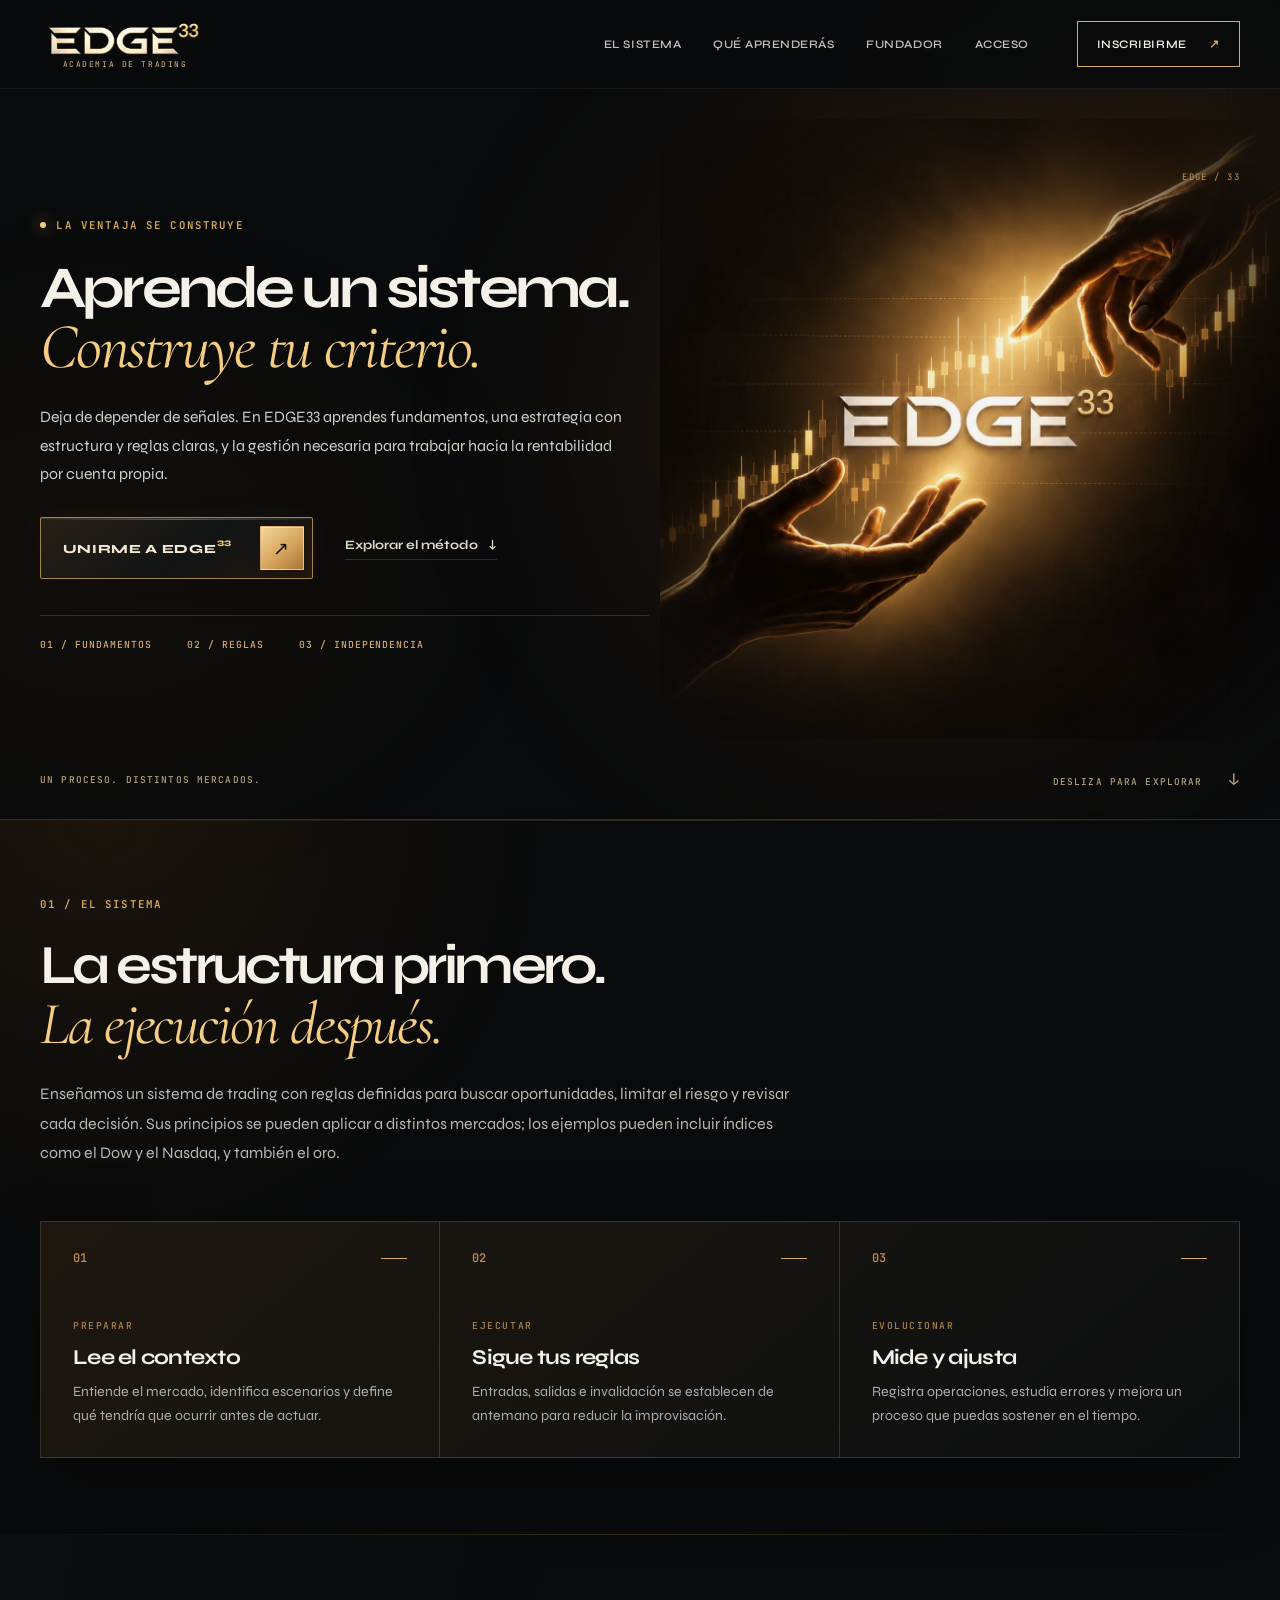
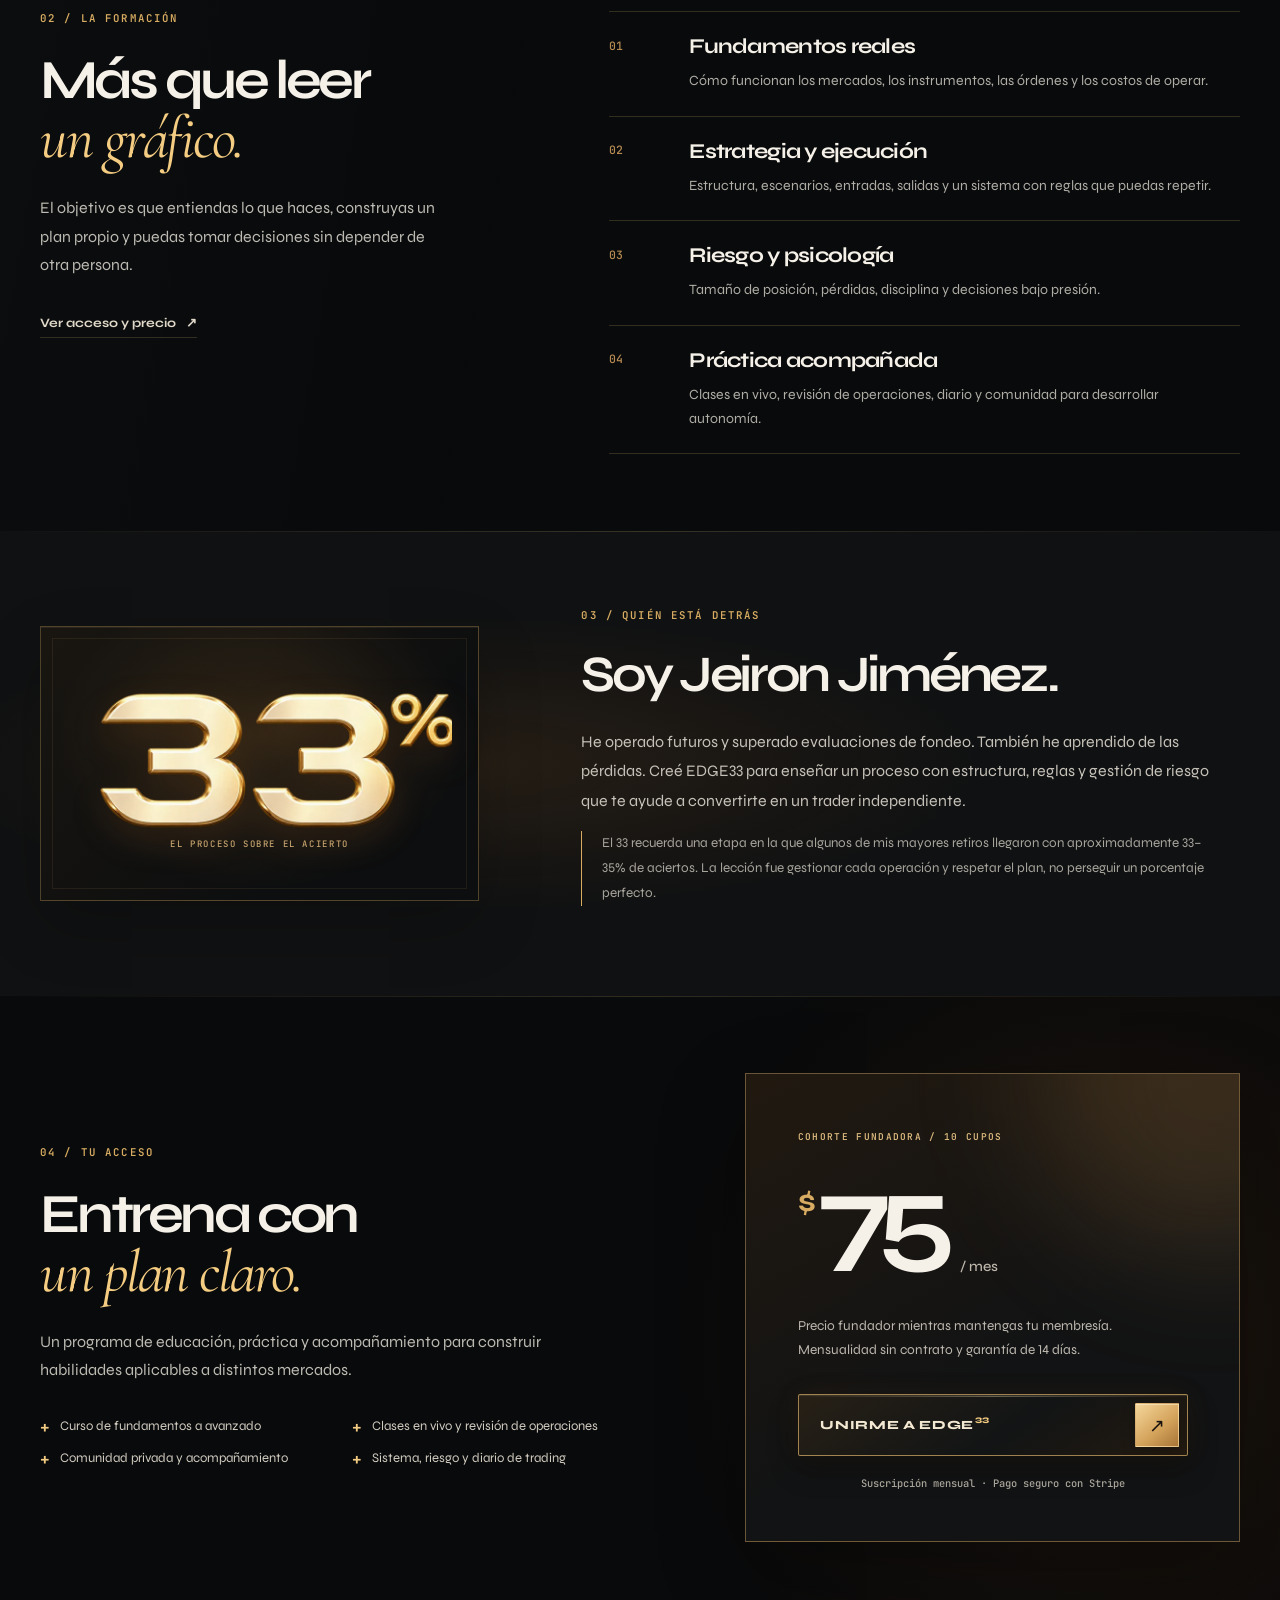
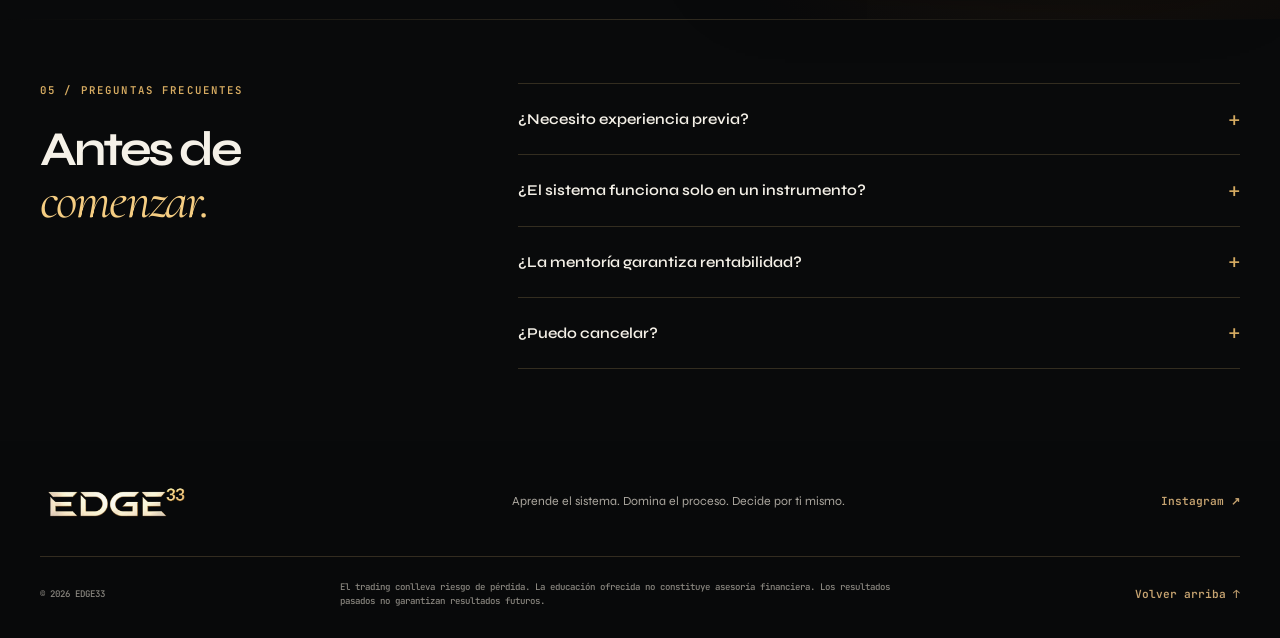
==== index.html @ d40e8a82 "Set EDGE33 production metadata to edge33.net" ====
<!doctype html>
<html lang="es">
<head>
  <meta charset="utf-8" />
  <meta name="viewport" content="width=device-width, initial-scale=1" />
  <meta name="theme-color" content="#090a0b" />
  <title>EDGE33 — Aprende un sistema. Construye tu criterio.</title>
  <meta name="description" content="EDGE33 es una academia de trading para aprender fundamentos, un sistema con estructura y reglas claras, gestión de riesgo y el criterio para operar de forma independiente en distintos mercados." />
  <meta name="keywords" content="EDGE33, academia de trading, sistema de trading, gestión de riesgo, trader independiente, futuros, índices, oro" />
  <meta property="og:type" content="website" />
  <meta property="og:title" content="EDGE33 — Tu ventaja está en el proceso" />
  <meta property="og:description" content="Fundamentos, reglas claras y gestión de riesgo para formar traders independientes." />
  <link rel="canonical" href="https://edge33.net/" />
  <meta property="og:url" content="https://edge33.net/" />
  <meta property="og:image" content="https://edge33.net/assets/images/edge33-og-cover.jpg" />
  <meta property="og:image:width" content="1200" />
  <meta property="og:image:height" content="630" />
  <meta name="twitter:card" content="summary_large_image" />
  <meta name="twitter:image" content="https://edge33.net/assets/images/edge33-og-cover.jpg" />
  <link rel="icon" type="image/svg+xml" href="assets/images/edge33-favicon.svg" />
  <link rel="apple-touch-icon" href="assets/images/edge33-apple-touch-icon.png" />
  <link rel="preload" href="assets/fonts/syne-latin.woff2" as="font" type="font/woff2" crossorigin />
  <link rel="preload" href="assets/images/edge33-trading-concept.webp" as="image" fetchpriority="high" />
  <link rel="stylesheet" href="edge33.css" />
</head>
<body>
  <a class="skip-link" href="#contenido">Saltar al contenido</a>
  <header class="site-header" id="siteHeader">
    <div class="shell header-inner">
      <a class="brand" href="#inicio" aria-label="EDGE33, ir al inicio"><picture><source srcset="assets/images/edge33-wordmark.webp" type="image/webp" /><img src="assets/images/edge33-wordmark.png" width="1800" height="390" alt="EDGE33" /></picture><span>ACADEMIA DE TRADING</span></a>
      <nav class="desktop-nav" aria-label="Navegación principal"><a href="#sistema">El sistema</a><a href="#programa">Qué aprenderás</a><a href="#fundador">Fundador</a><a href="#acceso">Acceso</a></nav>
      <a class="header-cta" href="https://buy.stripe.com/aFaeVd0llaqQ7H94c9afS00" target="_blank" rel="noopener" data-loc="header">Inscribirme <span aria-hidden="true">↗</span></a>
      <button class="menu-toggle" id="menuToggle" type="button" aria-label="Abrir menú" aria-controls="mobileNav" aria-expanded="false"><span></span><span></span></button>
    </div>
    <nav class="mobile-nav" id="mobileNav" aria-label="Navegación móvil" hidden><a href="#sistema">El sistema</a><a href="#programa">Qué aprenderás</a><a href="#fundador">Fundador</a><a href="#acceso">Acceso</a><a href="https://buy.stripe.com/aFaeVd0llaqQ7H94c9afS00" target="_blank" rel="noopener" data-loc="menu">Inscribirme a EDGE33 ↗</a></nav>
  </header>

  <main id="contenido">
    <section class="hero" id="inicio" aria-labelledby="heroTitle">
      <div class="hero-glow" aria-hidden="true"></div>
      <div class="shell hero-grid">
        <div class="hero-copy">
          <p class="eyebrow"><span class="status-dot"></span> LA VENTAJA SE CONSTRUYE</p>
          <h1 id="heroTitle">Aprende un sistema.<br /><em>Construye tu criterio.</em></h1>
          <p class="hero-lead">Deja de depender de señales. En EDGE33 aprendes fundamentos, una estrategia con estructura y reglas claras, y la gestión necesaria para trabajar hacia la rentabilidad por cuenta propia.</p>
          <div class="hero-actions"><a class="button button-primary" href="https://buy.stripe.com/aFaeVd0llaqQ7H94c9afS00" target="_blank" rel="noopener" data-loc="hero" aria-label="Unirme a EDGE33"><span class="button-label">Unirme a EDGE<sup class="brand-exponent">33</sup></span><span class="button-icon" aria-hidden="true">↗</span></a><a class="text-link" href="#sistema">Explorar el método <span aria-hidden="true">↓</span></a></div>
          <div class="hero-proof" aria-label="Pilares de la formación"><span>01 / FUNDAMENTOS</span><span>02 / REGLAS</span><span>03 / INDEPENDENCIA</span></div>
        </div>
        <div class="hero-art">
          <!-- Arte + neón que recorre las velas: las capas usan una máscara con
               solo las velas (edge33-candles-mask), así el brillo nunca toca manos ni texto. -->
          <div class="hero-art-media" id="heroArt">
            <img src="assets/images/edge33-trading-concept.webp" width="1254" height="1254" alt="Logo EDGE33 entre dos manos iluminadas y un gráfico de velas doradas" fetchpriority="high" />
            <span class="candle-glow" aria-hidden="true"></span>
            <span class="candle-neon candle-neon--halo" aria-hidden="true"></span>
            <span class="candle-neon" aria-hidden="true"></span>
          </div>
          <span class="art-coordinate art-coordinate--top" aria-hidden="true">EDGE / 33</span>
        </div>
      </div>
      <div class="hero-bottom shell"><span>Un proceso. Distintos mercados.</span><span>DESLIZA PARA EXPLORAR <b aria-hidden="true">↓</b></span></div>
    </section>

    <section class="system section" id="sistema" aria-labelledby="systemTitle"><div class="shell">
      <div class="section-heading"><p class="eyebrow">01 / EL SISTEMA</p><h2 id="systemTitle">La estructura primero.<br /><em>La ejecución después.</em></h2><p>Enseñamos un sistema de trading con reglas definidas para buscar oportunidades, limitar el riesgo y revisar cada decisión. Sus principios se pueden aplicar a distintos mercados; los ejemplos pueden incluir índices como el Dow y el Nasdaq, y también el oro.</p></div>
      <div class="system-flow" aria-label="Tres etapas del sistema">
        <article class="flow-step"><span class="flow-index">01 <i></i></span><div><span class="flow-label">PREPARAR</span><h3>Lee el contexto</h3><p>Entiende el mercado, identifica escenarios y define qué tendría que ocurrir antes de actuar.</p></div></article>
        <article class="flow-step"><span class="flow-index">02 <i></i></span><div><span class="flow-label">EJECUTAR</span><h3>Sigue tus reglas</h3><p>Entradas, salidas e invalidación se establecen de antemano para reducir la improvisación.</p></div></article>
        <article class="flow-step"><span class="flow-index">03 <i></i></span><div><span class="flow-label">EVOLUCIONAR</span><h3>Mide y ajusta</h3><p>Registra operaciones, estudia errores y mejora un proceso que puedas sostener en el tiempo.</p></div></article>
      </div>
    </div></section>

    <section class="program section" id="programa" aria-labelledby="programTitle"><div class="shell program-grid">
      <div class="program-intro"><p class="eyebrow">02 / LA FORMACIÓN</p><h2 id="programTitle">Más que leer<br /><em>un gráfico.</em></h2><p>El objetivo es que entiendas lo que haces, construyas un plan propio y puedas tomar decisiones sin depender de otra persona.</p><a class="text-link" href="#acceso">Ver acceso y precio <span aria-hidden="true">↗</span></a></div>
      <div class="program-list">
        <article><span>01</span><div><h3>Fundamentos reales</h3><p>Cómo funcionan los mercados, los instrumentos, las órdenes y los costos de operar.</p></div></article>
        <article><span>02</span><div><h3>Estrategia y ejecución</h3><p>Estructura, escenarios, entradas, salidas y un sistema con reglas que puedas repetir.</p></div></article>
        <article><span>03</span><div><h3>Riesgo y psicología</h3><p>Tamaño de posición, pérdidas, disciplina y decisiones bajo presión.</p></div></article>
        <article><span>04</span><div><h3>Práctica acompañada</h3><p>Clases en vivo, revisión de operaciones, diario y comunidad para desarrollar autonomía.</p></div></article>
      </div>
    </div></section>

    <section class="founder section" id="fundador" aria-labelledby="founderTitle"><div class="shell founder-grid">
      <div class="founder-mark" aria-hidden="true"><img src="assets/images/edge33-premium-33-percent.webp" width="1500" height="600" alt="" loading="lazy" /><small>EL PROCESO SOBRE EL ACIERTO</small></div>
      <div class="founder-copy"><p class="eyebrow">03 / QUIÉN ESTÁ DETRÁS</p><h2 id="founderTitle">Soy Jeiron Jiménez.</h2><p>He operado futuros y superado evaluaciones de fondeo. También he aprendido de las pérdidas. Creé EDGE33 para enseñar un proceso con estructura, reglas y gestión de riesgo que te ayude a convertirte en un trader independiente.</p><p class="founder-note">El 33 recuerda una etapa en la que algunos de mis mayores retiros llegaron con aproximadamente 33–35% de aciertos. La lección fue gestionar cada operación y respetar el plan, no perseguir un porcentaje perfecto.</p></div>
    </div></section>

    <section class="access section" id="acceso" aria-labelledby="accessTitle"><div class="shell access-grid">
      <div class="access-intro"><p class="eyebrow">04 / TU ACCESO</p><h2 id="accessTitle">Entrena con<br /><em>un plan claro.</em></h2><p>Un programa de educación, práctica y acompañamiento para construir habilidades aplicables a distintos mercados.</p><div class="access-points"><span>Curso de fundamentos a avanzado</span><span>Clases en vivo y revisión de operaciones</span><span>Comunidad privada y acompañamiento</span><span>Sistema, riesgo y diario de trading</span></div></div>
      <div class="price-card"><span class="price-tag">COHORTE FUNDADORA / 10 CUPOS</span><div class="price"><span>$</span>75<small>/ mes</small></div><p>Precio fundador mientras mantengas tu membresía. Mensualidad sin contrato y garantía de 14 días.</p><a class="button button-primary" href="https://buy.stripe.com/aFaeVd0llaqQ7H94c9afS00" target="_blank" rel="noopener" data-loc="price" aria-label="Unirme a EDGE33"><span class="button-label">Unirme a EDGE<sup class="brand-exponent">33</sup></span><span class="button-icon" aria-hidden="true">↗</span></a><span class="checkout-note">Suscripción mensual · Pago seguro con Stripe</span></div>
    </div></section>

    <section class="faq section" id="faq" aria-labelledby="faqTitle"><div class="shell faq-grid">
      <div><p class="eyebrow">05 / PREGUNTAS FRECUENTES</p><h2 id="faqTitle">Antes de<br /><em>comenzar.</em></h2></div>
      <div class="faq-list">
        <details><summary>¿Necesito experiencia previa?</summary><p>No. Comenzamos con los fundamentos y avanzamos hacia la estrategia, la gestión del riesgo y la práctica. Sí necesitas tiempo para estudiar y ejecutar tu plan.</p></details>
        <details><summary>¿El sistema funciona solo en un instrumento?</summary><p>Enseñamos principios y reglas aplicables a distintos mercados. En clase podemos usar ejemplos de índices y oro, pero no tienes que limitarte a un solo instrumento.</p></details>
        <details><summary>¿La mentoría garantiza rentabilidad?</summary><p>No. Aprenderás un proceso diseñado para buscar consistencia y trabajar hacia la rentabilidad. Los resultados dependen de tu práctica, tus decisiones y el riesgo asumido; operar siempre implica posibilidad de pérdida.</p></details>
        <details><summary>¿Puedo cancelar?</summary><p>Sí. La membresía es mensual y sin contrato. La cohorte fundadora conserva su precio mientras mantenga activa su membresía.</p></details>
      </div>
    </div></section>

  </main>

  <footer class="footer"><div class="shell"><div class="footer-top"><a href="#inicio" aria-label="EDGE33, volver arriba"><picture><source srcset="assets/images/edge33-wordmark.webp" type="image/webp" /><img src="assets/images/edge33-wordmark.png" width="1800" height="390" alt="EDGE33" loading="lazy" /></picture></a><p>Aprende el sistema. Domina el proceso. Decide por ti mismo.</p><a href="https://www.instagram.com/wgmentorship" target="_blank" rel="noopener">Instagram ↗</a></div><div class="footer-bottom"><span>© 2026 EDGE33</span><p>El trading conlleva riesgo de pérdida. La educación ofrecida no constituye asesoría financiera. Los resultados pasados no garantizan resultados futuros.</p><a href="#inicio">Volver arriba ↑</a></div></div></footer>
  <script src="app.js" defer></script>
</body>
</html>
---- edge33.css ----
@font-face{font-family:Syne;src:url("assets/fonts/syne-latin.woff2") format("woff2");font-style:normal;font-weight:400 800;font-display:swap}
@font-face{font-family:"JetBrains Mono";src:url("assets/fonts/jetbrains-mono-latin.woff2") format("woff2");font-style:normal;font-weight:100 800;font-display:swap}
@font-face{font-family:"Cormorant Garamond";src:url("assets/fonts/cormorant-garamond-italic-latin.woff2") format("woff2");font-style:italic;font-weight:300 700;font-display:swap}
:root{--black:#090a0b;--panel:#101214;--panel-light:#151719;--white:#f5f1e8;--muted:#aaa9a4;--gold:#d7ac62;--gold-bright:#f5cd82;--line:rgba(231,195,128,.19);--mono:"JetBrains Mono",monospace;--display:Syne,Arial,sans-serif}
*,*::before,*::after{box-sizing:border-box}
html{scroll-behavior:smooth}
body{margin:0;overflow-x:hidden;background:var(--black);color:var(--white);font-family:var(--display);-webkit-font-smoothing:antialiased}
/* Syne trae números "antiguos" por defecto ("EDGE33" se veía con el 33 caído).
   El atajo `font:` que usan botones y etiquetas reinicia font-variant-numeric,
   por eso hace falta !important aquí y no basta con heredarlo de body. */
*,*::before,*::after{font-variant-numeric:lining-nums!important}
body::before{content:"";position:fixed;inset:0;z-index:-1;pointer-events:none;background:radial-gradient(ellipse 47vw 37vw at 90% 16%,rgba(179,102,27,.11),transparent 76%),radial-gradient(ellipse 46vw 36vw at 8% 62%,rgba(138,82,22,.07),transparent 76%),linear-gradient(90deg,transparent 49.94%,rgba(219,180,109,.025) 50%,transparent 50.06%);background-size:auto,auto,140px 140px}
::selection{background:#9b7033;color:#fff}
a{color:inherit;text-decoration:none}
button{font:inherit}
img{max-width:100%}
.shell{width:min(100% - 80px,1240px);margin-inline:auto}
.skip-link{position:absolute;left:-999px;top:12px;z-index:1000;padding:.8rem 1rem;background:var(--gold);color:#111}
.skip-link:focus{left:12px}
:focus-visible{outline:2px solid var(--gold-bright);outline-offset:4px}
.site-header{position:sticky;top:0;z-index:100;background:rgba(9,10,11,.86);backdrop-filter:blur(20px);border-bottom:1px solid rgba(255,255,255,.07);transition:background .3s,border-color .3s}
.site-header.scrolled{background:rgba(9,10,11,.96);border-color:var(--line)}
.header-inner{height:88px;display:flex;align-items:center;gap:3rem}
.brand{display:flex;flex-direction:column;align-items:center;gap:.22rem;flex:none}
.brand img,.brand picture{display:block;width:170px;height:auto}
.brand>span{font:500 .49rem var(--mono);letter-spacing:.2em;color:#bba57c;text-align:center}
.desktop-nav{display:flex;align-items:center;gap:clamp(1rem,2.5vw,2.8rem);margin-left:auto}
.desktop-nav a,.header-cta{font:600 .72rem var(--display);letter-spacing:.045em;text-transform:uppercase}
.desktop-nav a{color:#c1bfba;transition:color .2s}
.desktop-nav a:hover,.desktop-nav a.is-active{color:var(--gold-bright)}
.header-cta{border:1px solid var(--gold);padding:.95rem 1.2rem;white-space:nowrap;transition:background .2s,color .2s}
.header-cta:hover{background:var(--gold);color:#111}
.header-cta span{margin-left:1.2rem;color:var(--gold)}
.header-cta:hover span{color:#111}
.menu-toggle,.mobile-nav{display:none}
.hero{position:relative;isolation:isolate;overflow:hidden;border-bottom:1px solid var(--line)}
.hero::before{content:"";position:absolute;inset:0;z-index:-2;pointer-events:none;background:linear-gradient(90deg,rgba(233,194,126,.04) 1px,transparent 1px),linear-gradient(rgba(233,194,126,.04) 1px,transparent 1px);background-size:72px 72px;mask-image:linear-gradient(90deg,transparent 20%,black 100%);opacity:.45}
.hero-glow{position:absolute;z-index:-1;right:-10%;top:-20%;width:75vw;height:75vw;max-width:1200px;max-height:1200px;background:radial-gradient(circle,rgba(212,129,38,.27),rgba(124,68,20,.11) 35%,transparent 69%);filter:blur(52px);pointer-events:none;animation:glow-drift 13s ease-in-out infinite alternate}
@keyframes glow-drift{to{transform:translate(-3%,5%) scale(1.08);opacity:.78}}
.hero-grid{min-height:min(680px,calc(100svh - 88px));display:grid;grid-template-columns:minmax(0,1.06fr) minmax(0,.94fr);align-items:center;gap:clamp(1.5rem,4vw,5rem)}
.hero-copy{position:relative;z-index:2;padding:3.2rem 0 2.5rem}
.eyebrow{display:flex;align-items:center;gap:.65rem;margin:0 0 1.6rem;color:var(--gold);font:600 .67rem var(--mono);letter-spacing:.2em;text-transform:uppercase}
.status-dot{width:6px;height:6px;border-radius:50%;background:var(--gold-bright);box-shadow:0 0 15px var(--gold)}
h1,h2,h3,p{margin-top:0}
h1,h2{font-family:var(--display);letter-spacing:-.065em}
h1{font-size:clamp(3rem,4.6vw,5.8rem);font-weight:700;line-height:1.03;margin-bottom:1.5rem;max-width:850px}
h1 em,h2 em{font-family:"Cormorant Garamond",Georgia,serif;font-size:1.09em;font-weight:400;line-height:.9;color:var(--gold-bright);letter-spacing:-.035em}
.hero-lead{max-width:590px;color:#d2cec5;font-size:clamp(.99rem,1.2vw,1.14rem);line-height:1.8}
.hero-actions{display:flex;align-items:center;gap:2rem;margin:1.8rem 0 2.2rem}
.button{position:relative;isolation:isolate;display:inline-flex;align-items:center;justify-content:space-between;gap:1.8rem;min-height:62px;padding:.48rem .48rem .48rem 1.35rem;border:1px solid rgba(232,188,111,.65);border-radius:2px;font:750 .78rem var(--display);letter-spacing:.055em;text-transform:uppercase;white-space:nowrap;transition:transform .22s,border-color .22s,box-shadow .22s}
.button::before{content:"";position:absolute;inset:1px 1px auto;height:1px;background:linear-gradient(90deg,transparent,rgba(255,233,184,.35),transparent);pointer-events:none}
.button:hover{transform:translateY(-2px);border-color:#f3ca81}
.button-primary{background:linear-gradient(145deg,#272016,#121415 55%,#231a10);color:#f3e8d2;box-shadow:inset 0 1px rgba(255,228,176,.11),0 12px 30px rgba(0,0,0,.27),0 0 28px rgba(185,119,37,.08)}
.button-primary:hover{box-shadow:inset 0 1px rgba(255,228,176,.18),0 16px 34px rgba(0,0,0,.32),0 0 32px rgba(205,143,58,.22)}
.button-label{display:block;line-height:1.25}
.brand-exponent{position:relative;top:-.18em;margin-left:.06em;color:var(--gold-bright);font-size:.68em;line-height:0;letter-spacing:0;vertical-align:super}
.button-icon{display:grid;place-items:center;flex:none;width:44px;height:44px;border:1px solid rgba(255,231,182,.32);border-radius:1px;background:linear-gradient(140deg,#f5d79c,#d4a35b 58%,#a87537);color:#18130e;font:500 1.2rem var(--display);box-shadow:inset 0 1px rgba(255,248,222,.45),0 4px 15px rgba(0,0,0,.2);transition:background .22s,transform .22s}
.button:hover .button-icon{transform:translate(2px,-2px);background:linear-gradient(140deg,#ffe5ae,#e2b56c 58%,#b8843f)}
.text-link{display:inline-flex;align-items:center;gap:.65rem;padding-bottom:.35rem;border-bottom:1px solid var(--line);color:#e0d8c9;font-size:.8rem;font-weight:700;white-space:nowrap;transition:border-color .2s,color .2s}
.text-link:hover{border-color:var(--gold);color:var(--gold-bright)}
.hero-proof{display:flex;flex-wrap:wrap;gap:1.2rem 2.2rem;padding-top:1.4rem;border-top:1px solid var(--line);color:#d0ac6e;font:500 .61rem var(--mono);letter-spacing:.1em}
.hero-art{position:relative;align-self:stretch;display:flex;align-items:center;justify-content:center;min-width:0}
.hero-art-media{position:relative;flex:none;width:min(49vw,620px);aspect-ratio:1;max-width:none;opacity:.96;-webkit-mask-image:radial-gradient(ellipse 68% 66% at center,#000 47%,transparent 100%);mask-image:radial-gradient(ellipse 68% 66% at center,#000 47%,transparent 100%)}
.hero-art img{display:block;width:100%;height:100%;object-fit:cover;filter:saturate(.9)}
.art-coordinate{position:absolute;right:0;color:#a98755;font:500 .56rem var(--mono);letter-spacing:.16em}
.art-coordinate--top{top:12%}
.hero-bottom{display:flex;justify-content:space-between;align-items:center;padding:0 0 1.8rem;color:#b6a17e;font:500 .59rem var(--mono);letter-spacing:.12em;text-transform:uppercase}
.hero-bottom b{margin-left:1.2rem;font-size:1rem}
.section{position:relative;padding:clamp(4rem,6vw,6rem) 0;scroll-margin-top:88px}
.section::before{content:"";position:absolute;left:0;right:0;top:0;height:1px;background:linear-gradient(90deg,transparent,var(--line),transparent)}
h2{font-size:clamp(2.7rem,4.3vw,5rem);font-weight:650;line-height:1.08;margin-bottom:1.5rem}
.section-heading{max-width:920px;margin-bottom:3.3rem}
.section-heading>p:last-child{max-width:770px;color:#bbb8af;line-height:1.85;font-size:1rem}
.system{background:radial-gradient(circle at 8% 0,rgba(173,104,29,.11),transparent 32%)}
.system-flow{display:grid;grid-template-columns:repeat(3,1fr);border:1px solid var(--line);background:linear-gradient(140deg,rgba(33,26,17,.85),rgba(14,16,17,.92));box-shadow:0 25px 75px rgba(0,0,0,.22)}
.flow-step{min-height:235px;padding:1.8rem 2rem;display:flex;flex-direction:column;justify-content:space-between;border-right:1px solid var(--line);transition:background .25s}
.flow-step:last-child{border-right:0}
.flow-step:hover{background:rgba(210,145,57,.07)}
.flow-index{display:flex;align-items:center;justify-content:space-between;color:#b68b53;font:600 .75rem var(--mono)}
.flow-index i{display:block;width:26px;height:1px;background:var(--gold)}
.flow-label{color:#a88350;font:500 .6rem var(--mono);letter-spacing:.16em}
.flow-step h3,.program-list h3{font-size:1.32rem;letter-spacing:-.035em;margin:.65rem 0}
.flow-step p,.program-list p{color:#afada6;font-size:.88rem;line-height:1.7;margin-bottom:0}
.program{background:linear-gradient(100deg,rgba(255,255,255,.016),transparent 45%)}
.program-grid{display:grid;grid-template-columns:minmax(0,.85fr) minmax(0,1.15fr);gap:clamp(3rem,8vw,9rem)}
.program-intro{position:sticky;top:128px;align-self:start}
.program-intro>p:not(.eyebrow){color:#bcbab2;line-height:1.8;max-width:410px}
.program-intro .text-link{margin-top:1.2rem}
.program-list{border-top:1px solid var(--line)}
.program-list article{display:grid;grid-template-columns:55px 1fr;gap:1.6rem;padding:1.3rem .4rem 1.4rem 0;border-bottom:1px solid var(--line)}
.program-list article>span{padding-top:.3rem;color:#b68b53;font:500 .72rem var(--mono)}
.program-list h3{margin-top:0}
.founder{background:radial-gradient(ellipse at 36% 50%,rgba(188,118,40,.13),transparent 45%),#101112}
.founder-grid{display:grid;grid-template-columns:.8fr 1.2fr;align-items:center;gap:clamp(3rem,8vw,9rem)}
.founder-mark{position:relative;isolation:isolate;display:flex;flex-direction:column;align-items:center;justify-content:center;min-height:275px;padding:1.6rem;border:1px solid rgba(226,181,103,.3);background:radial-gradient(ellipse at 50% 40%,rgba(196,130,49,.17),transparent 66%),linear-gradient(135deg,#191611,#0d0e0f 68%);box-shadow:inset 0 1px rgba(255,226,172,.08),0 24px 60px rgba(0,0,0,.2)}
.founder-mark::before{content:"";position:absolute;inset:11px;border:1px solid rgba(225,181,105,.09);pointer-events:none}
.founder-mark img{display:block;width:min(100%,390px);height:auto;filter:drop-shadow(0 13px 16px rgba(156,89,27,.17))}
.founder-mark small{position:relative;margin-top:.35rem;color:#c5a36e;font:500 .56rem var(--mono);letter-spacing:.18em}
.founder-copy h2{font-size:clamp(2.6rem,4vw,4.6rem)}
.founder-copy>p:not(.eyebrow){max-width:630px;color:#c6c2b9;line-height:1.85}
.founder-note{padding-left:1.2rem;border-left:1px solid var(--gold);font-size:.84rem;color:#a8a59d!important}
.access{background:radial-gradient(circle at 87% 55%,rgba(170,91,25,.12),transparent 40%)}
.access-grid{display:grid;grid-template-columns:1fr .82fr;gap:clamp(3rem,8vw,8rem);align-items:center}
.access-intro>p:not(.eyebrow){max-width:520px;color:#bcbab2;line-height:1.8}
.access-points{display:grid;grid-template-columns:repeat(2,1fr);gap:.7rem 1.3rem;margin-top:2rem}
.access-points span{display:flex;align-items:start;gap:.6rem;color:#d1cbc0;font-size:.82rem;line-height:1.5}
.access-points span::before{content:"+";color:var(--gold-bright);font:600 1rem var(--mono)}
.price-card{position:relative;overflow:hidden;padding:clamp(2rem,4vw,3.2rem);border:1px solid rgba(226,180,105,.42);background:linear-gradient(150deg,#211910,#121314 58%);box-shadow:0 30px 80px rgba(0,0,0,.3)}
.price-card::before{content:"";position:absolute;width:350px;height:350px;right:-150px;top:-170px;border-radius:50%;background:rgba(226,163,76,.16);filter:blur(62px)}
.price-tag{position:relative;color:#dbb97e;font:600 .59rem var(--mono);letter-spacing:.14em}
.price{position:relative;display:flex;align-items:baseline;margin:2rem 0 1.4rem;font-size:clamp(5rem,9vw,7.5rem);font-weight:700;letter-spacing:-.1em;line-height:1}
.price>span{align-self:flex-start;margin:.7rem .2rem 0 0;color:var(--gold);font-size:2rem;letter-spacing:0}
.price small{margin-left:.9rem;color:#bfb9ad;font-size:.9rem;font-weight:500;letter-spacing:0}
.price-card>p{position:relative;max-width:400px;color:#bdb8af;font-size:.85rem;line-height:1.75}
.price-card .button{width:100%;margin-top:1.2rem}
.checkout-note{position:relative;display:block;margin:1.25rem auto 0;color:#aaa59b;font:500 .65rem var(--mono);text-align:center}
.faq{padding-top:4rem;padding-bottom:4.5rem}
.faq-grid{display:grid;grid-template-columns:.7fr 1.3fr;gap:clamp(3rem,7vw,8rem)}
.faq h2{font-size:clamp(2.6rem,3.8vw,4.4rem)}
.faq-list{border-top:1px solid var(--line)}
.faq-list details{border-bottom:1px solid var(--line)}
.faq-list summary{display:flex;align-items:center;justify-content:space-between;gap:1.5rem;padding:1.35rem 0;cursor:pointer;list-style:none;font-size:.94rem;font-weight:600}
.faq-list summary::-webkit-details-marker{display:none}
.faq-list summary::after{content:"+";color:var(--gold);font:400 1.3rem var(--mono)}
.faq-list details[open] summary::after{content:"−"}
.faq-list details p{max-width:590px;padding:0 1.5rem 1.3rem 0;margin:0;color:#b6b2a9;font-size:.85rem;line-height:1.75}
.footer{background:#08090a;padding:2.7rem 0 1.8rem}
.footer-top,.footer-bottom{display:flex;align-items:center;justify-content:space-between;gap:2rem}
.footer-top{padding-bottom:2.4rem}
.footer-top img,.footer-top picture{display:block;width:155px;height:auto}
.footer-top p{margin:0;color:#aaa69e;font-size:.77rem}
.footer-top>a:last-child,.footer-bottom a{color:#c7a471;font:600 .7rem var(--mono);white-space:nowrap}
.footer-bottom{padding-top:1.4rem;border-top:1px solid var(--line);color:#89867f;font:500 .57rem/1.6 var(--mono)}
.footer-bottom p{max-width:560px;margin:0}
@media(max-width:1080px){.desktop-nav{gap:1rem}.header-inner{gap:1.6rem}.hero-grid{grid-template-columns:1fr .8fr}.hero-art-media{width:min(58vw,640px)}.hero-copy h1{font-size:clamp(3rem,5.5vw,5rem)}}
@media(max-width:820px){
  .shell{width:min(100% - 40px,680px)}.header-inner{height:72px}.brand img,.brand picture{width:155px}.brand>span{font-size:.44rem}.desktop-nav,.header-cta{display:none}
  .menu-toggle{display:flex;flex-direction:column;justify-content:center;gap:6px;width:40px;height:40px;padding:7px;margin-left:auto;border:0;background:none;cursor:pointer}.menu-toggle span{width:100%;height:1px;background:var(--gold-bright);transition:transform .2s}.menu-toggle[aria-expanded="true"] span:first-child{transform:translateY(3.5px) rotate(45deg)}.menu-toggle[aria-expanded="true"] span:last-child{transform:translateY(-3.5px) rotate(-45deg)}
  .mobile-nav:not([hidden]){display:flex;flex-direction:column;gap:0;padding:0 20px 18px;background:#0e0f10;border-top:1px solid var(--line)}.mobile-nav a{display:block;padding:1rem .25rem;border-bottom:1px solid var(--line);font-size:.9rem}
  .hero-grid{display:flex;flex-direction:column;min-height:0;gap:0}.hero-copy{padding:4.5rem 0 0}.hero-copy h1{font-size:clamp(2.7rem,8.2vw,4.7rem)}.hero-art{width:100%;max-height:560px;min-height:330px;margin:-2rem auto -1rem}.hero-art-media{width:min(100%,610px)}.hero-proof{margin-bottom:.5rem}.art-coordinate{display:none}
  .section{padding:4.5rem 0}.system-flow{grid-template-columns:1fr}.flow-step{min-height:0;gap:2.4rem;padding:1.5rem;border-right:0;border-bottom:1px solid var(--line)}.flow-step:last-child{border-bottom:0}.program-grid,.founder-grid,.access-grid,.faq-grid{grid-template-columns:1fr;gap:2.8rem}.program-intro{position:static}.founder-mark{min-height:250px}.faq{padding:4.5rem 0}.footer-top,.footer-bottom{flex-wrap:wrap}.footer-top p{width:100%;order:3}
}
@media(max-width:520px){
  .shell{width:calc(100% - 36px)}.hero-copy{padding-top:3.5rem}.hero-copy h1{font-size:clamp(2.55rem,11vw,3.6rem);margin-bottom:1.3rem}.hero-lead{font-size:.94rem}.hero-actions{align-items:stretch;flex-direction:column;gap:1.3rem;margin:2rem 0 2.7rem}.button{justify-content:space-between;width:100%}.hero-proof{gap:.7rem 1.15rem;font-size:.5rem}.hero-art{min-height:280px;max-height:400px;margin:-1rem auto}.hero-bottom{font-size:.48rem;padding-bottom:1.2rem}.hero-bottom span:last-child{display:none}
  h2{font-size:clamp(2.4rem,9vw,3.35rem)}.section-heading{margin-bottom:2rem}.section-heading>p:last-child{font-size:.91rem}.flow-step{padding:1.3rem}.program-list article{grid-template-columns:36px 1fr;gap:.7rem}.founder-mark{min-height:220px}.access-points{grid-template-columns:1fr}.price-card{padding:1.6rem}.price-card .button{white-space:normal}.faq-list summary{font-size:.84rem}.footer-top,.footer-bottom{display:block}.footer-top p{margin:1rem 0}.footer-bottom p{margin:.8rem 0}
}
/* ── Neón en las velas del hero ──
   Las capas usan como máscara un mapa de solo las velas (sin manos ni texto).
   Dentro de cada capa, un haz de luz se desplaza en la dirección de la
   tendencia (abajo-izq. → arriba-der.): solo se anima transform, así corre
   en el compositor. .candle-neon--halo usa la máscara difuminada = resplandor. */
.candle-glow,
.candle-neon {
  position: absolute;
  inset: 0;
  overflow: hidden;
  pointer-events: none;
  mix-blend-mode: screen;
  -webkit-mask: url("assets/images/edge33-candles-mask.webp") center / 100% 100% no-repeat;
  mask: url("assets/images/edge33-candles-mask.webp") center / 100% 100% no-repeat;
}

.candle-neon--halo {
  -webkit-mask-image: url("assets/images/edge33-candles-halo.webp");
  mask-image: url("assets/images/edge33-candles-halo.webp");
  opacity: .55;
}

/* Las capas (y sus máscaras) se activan después de cargar la página:
   así no compiten con la imagen principal por el ancho de banda. */
.hero-art-media:not(.is-lit) .candle-glow,
.hero-art-media:not(.is-lit) .candle-neon { display: none; }

/* Respiración muy leve de todas las velas entre pulso y pulso */
.candle-glow {
  background: #ffcc73;
  opacity: 0;
  animation: candle-breathe 6.5s ease-in-out infinite alternate;
}

/* El haz: una banda perpendicular a la tendencia (64°) que la recorre */
.candle-neon::before {
  content: "";
  position: absolute;
  inset: -60%;
  background: linear-gradient(64deg,
    transparent 41%,
    rgba(255,170,60,.0) 43%,
    rgba(255,176,72,.55) 47%,
    rgba(255,240,200,.95) 50%,
    rgba(255,176,72,.55) 53%,
    rgba(255,170,60,0) 57%,
    transparent 59%);
  transform: translate(-34%, 17%);
  animation: candle-flow 7s cubic-bezier(.45,.05,.35,1) 1.2s infinite;
  will-change: transform, opacity;
}

/* Segundo haz más tenue y desfasado: el flujo se siente continuo, no un flash */
.candle-neon--halo::before {
  animation-delay: 1.35s;
}

@keyframes candle-flow {
  0%        { transform: translate(-34%, 17%); opacity: 0; }
  8%        { opacity: 1; }
  52%       { opacity: 1; }
  60%, 100% { transform: translate(34%, -17%); opacity: 0; }
}

@keyframes candle-breathe {
  from { opacity: 0; }
  to   { opacity: .16; }
}

/* Fuera de pantalla (app.js) o con "reducir movimiento": quieto */
.hero-art-media.is-paused .candle-glow,
.hero-art-media.is-paused .candle-neon::before { animation-play-state: paused; }

/* ── Botones de inscripción: la misma veta de neón que recorre las velas ──
   Banda oro/blanco a 64° (la inclinación de la tendencia) que cruza el botón
   y un glow que respira con ella. En el hero arranca justo cuando el haz
   termina de subir por las velas: la energía "llega" al botón. */
.button-primary {
  position: relative;
  overflow: hidden;
  isolation: isolate;
  animation: btn-glow 7s ease-in-out 5s infinite;
}

.button-primary::after {
  content: "";
  position: absolute;
  inset: -50% -40%;
  z-index: -1;
  background: linear-gradient(64deg,
    transparent 40%,
    rgba(255,236,190,0) 43%,
    rgba(255,240,205,.55) 47.5%,
    rgba(255,255,255,.95) 50%,
    rgba(255,240,205,.55) 52.5%,
    rgba(255,236,190,0) 57%,
    transparent 60%);
  transform: translateX(-62%);
  animation: btn-flow 7s cubic-bezier(.45,.05,.35,1) 5s infinite;
  pointer-events: none;
}

.price-card .button-primary,
.price-card .button-primary::after { animation-delay: 2.2s; }

/* El botón del header (contorno) recibe solo un destello tenue */
.header-cta { position: relative; overflow: hidden; isolation: isolate; }
.header-cta::after {
  content: "";
  position: absolute;
  inset: -60% -50%;
  z-index: -1;
  background: linear-gradient(64deg, transparent 44%, rgba(245,205,130,.28) 50%, transparent 56%);
  transform: translateX(-62%);
  animation: btn-flow 7s cubic-bezier(.45,.05,.35,1) 5.4s infinite;
  pointer-events: none;
}

@keyframes btn-flow {
  0%        { transform: translateX(-62%); opacity: 0; }
  4%        { opacity: 1; }
  30%       { opacity: 1; }
  34%, 100% { transform: translateX(62%); opacity: 0; }
}

@keyframes btn-glow {
  0%, 100% { box-shadow: inset 0 1px rgba(255,228,176,.11),0 12px 30px rgba(0,0,0,.27),0 0 28px rgba(185,119,37,.08); }
  16%      { box-shadow: inset 0 1px rgba(255,228,176,.18),0 12px 36px rgba(0,0,0,.3),0 0 32px rgba(245,190,95,.3); }
  40%      { box-shadow: inset 0 1px rgba(255,228,176,.11),0 12px 30px rgba(0,0,0,.27),0 0 28px rgba(185,119,37,.08); }
}

/* Al pasar el mouse: brillo sostenido, sin esperar el ciclo */
.button-primary:hover { animation:none;box-shadow:inset 0 1px rgba(255,228,176,.18),0 16px 34px rgba(0,0,0,.32),0 0 32px rgba(205,143,58,.22); }

@media(prefers-reduced-motion:reduce){html{scroll-behavior:auto}.hero-glow{animation:none}.button,.button-icon{transition:none}.candle-glow,.candle-neon{display:none}.button-primary,.button-primary::after,.header-cta::after{animation:none}.button-primary::after,.header-cta::after{opacity:0}}
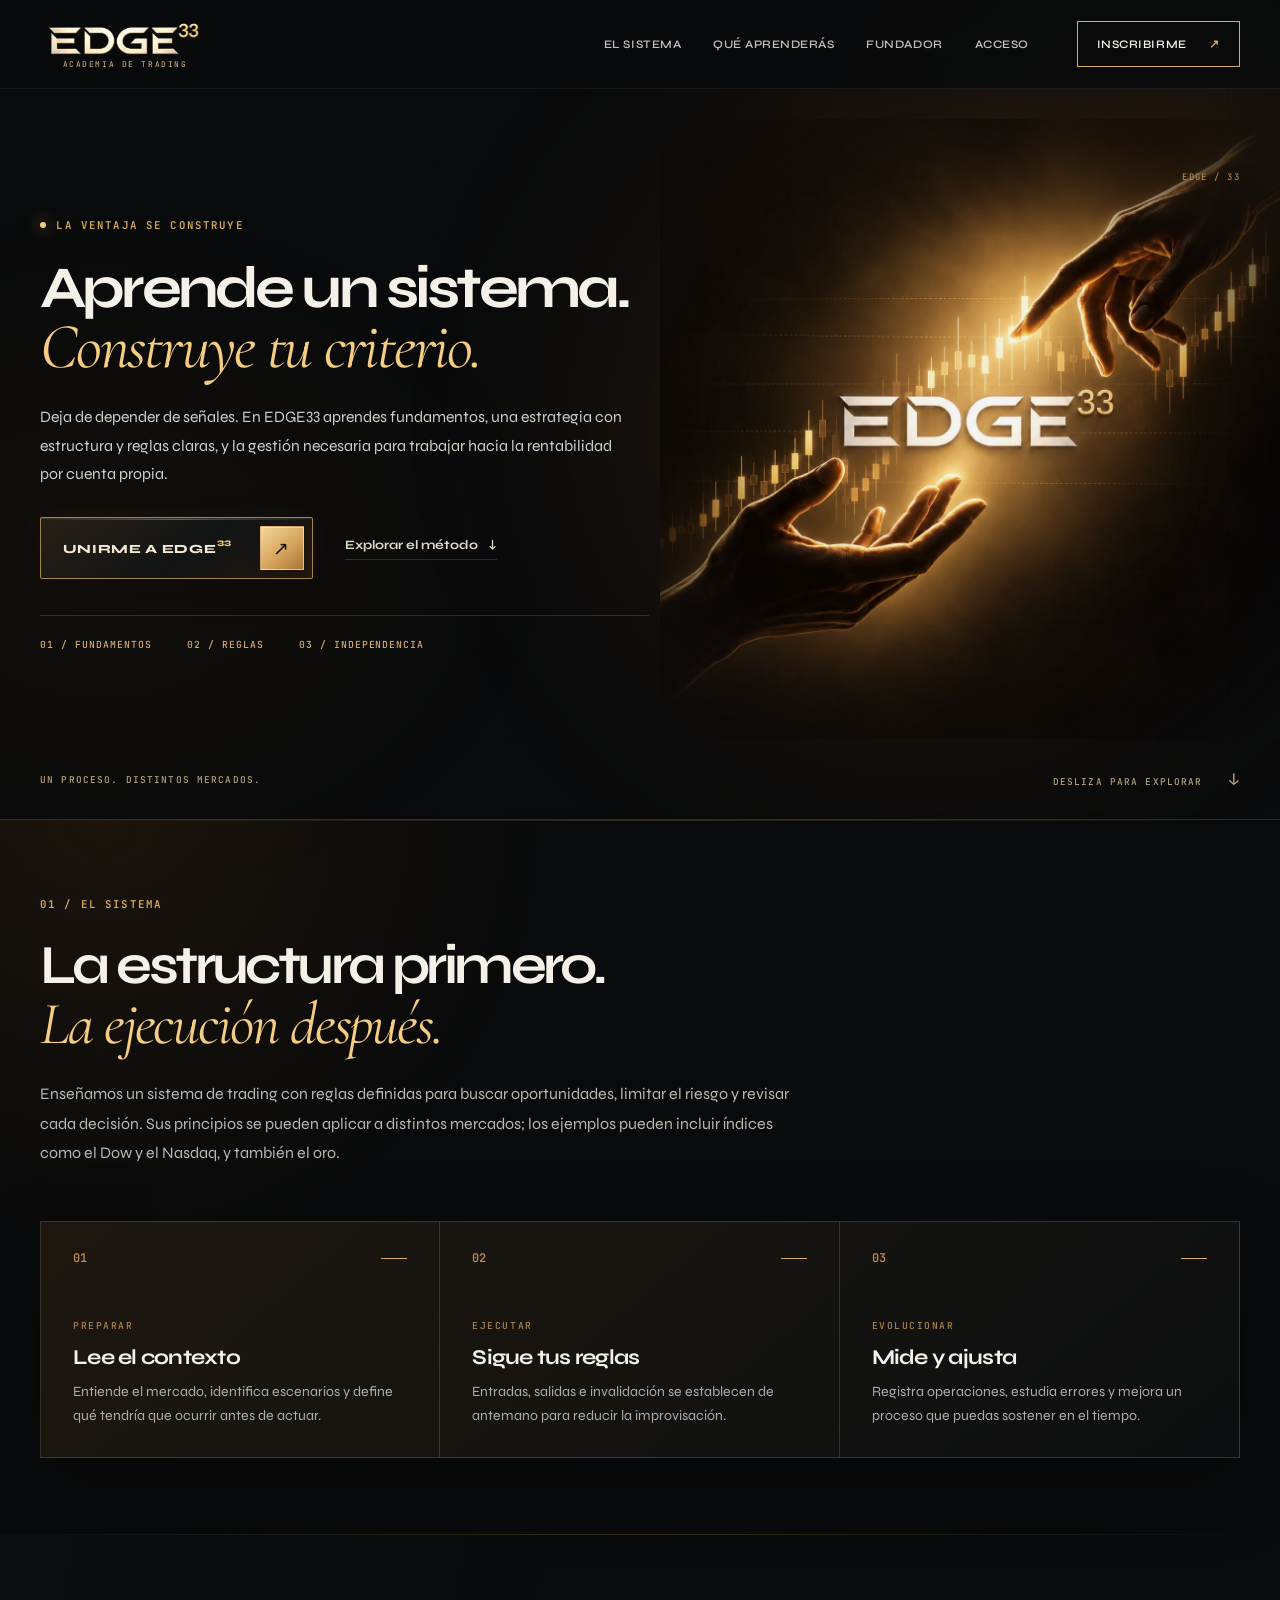
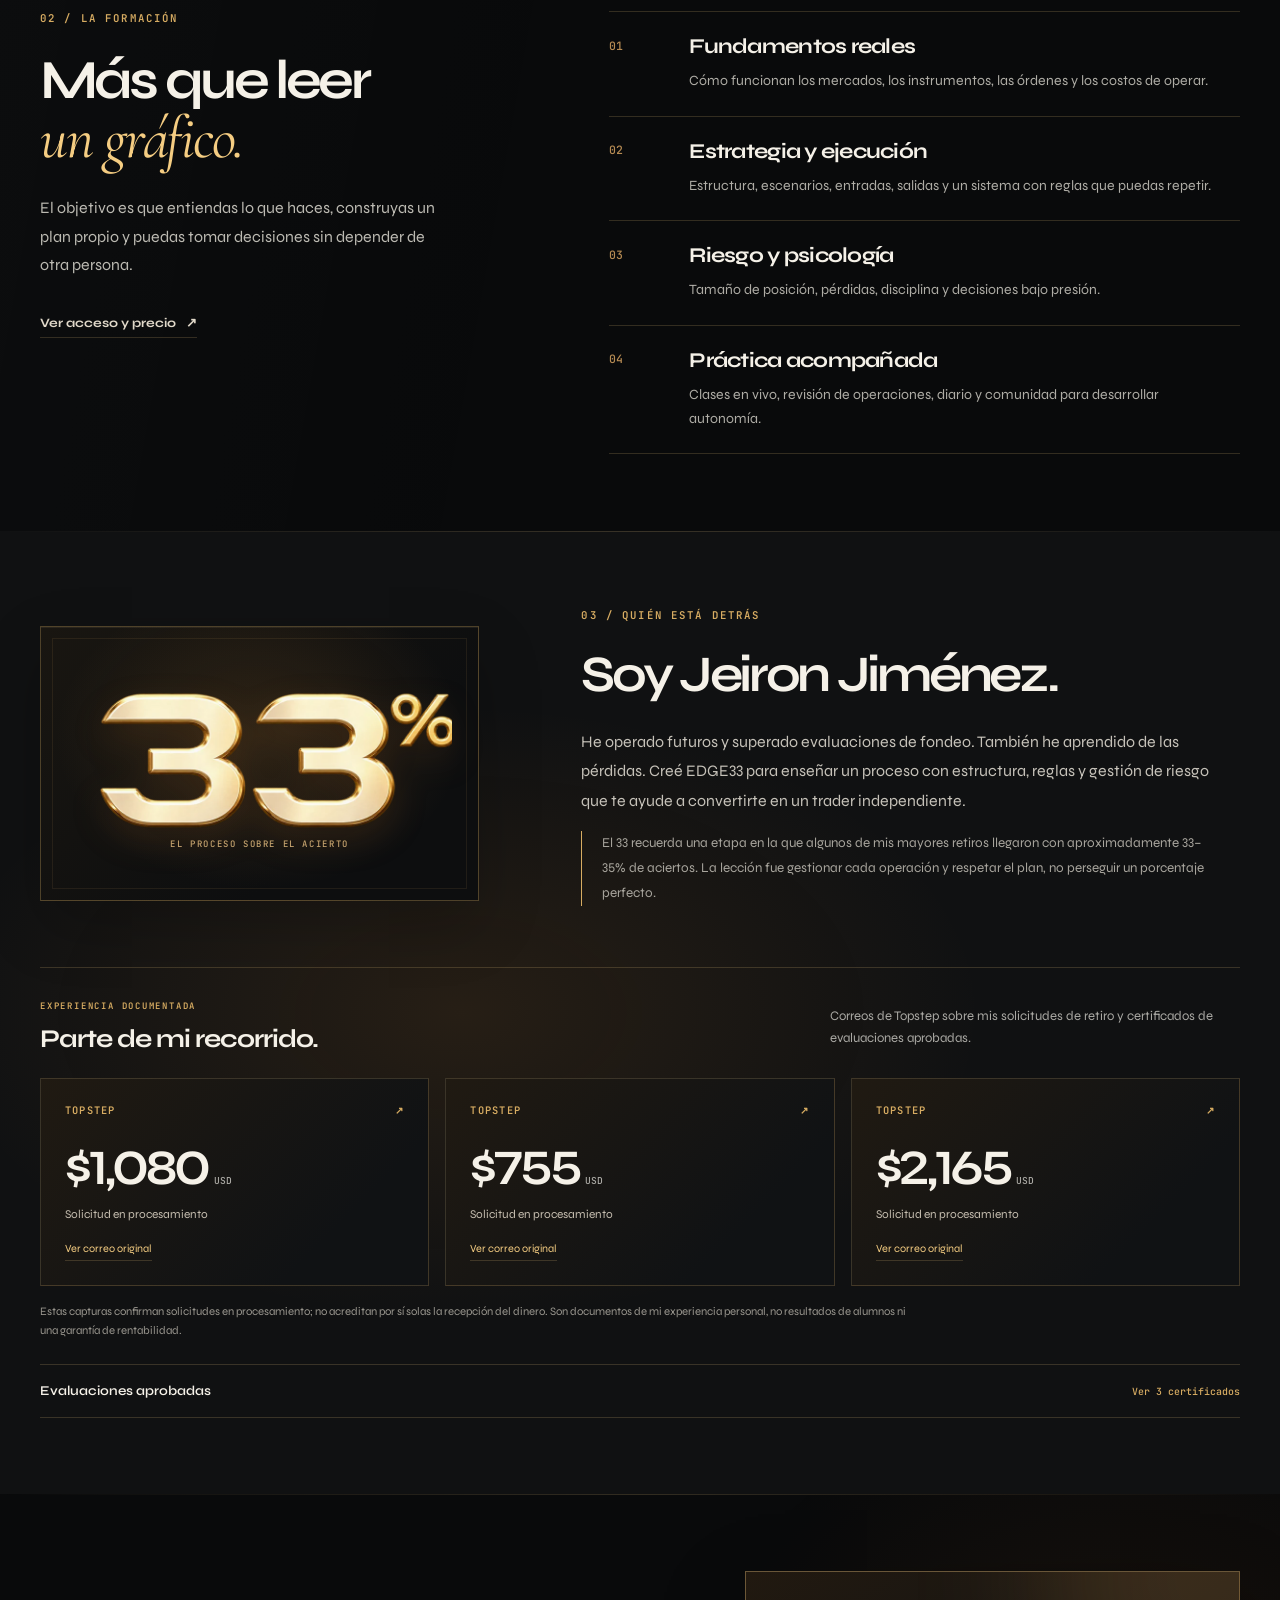
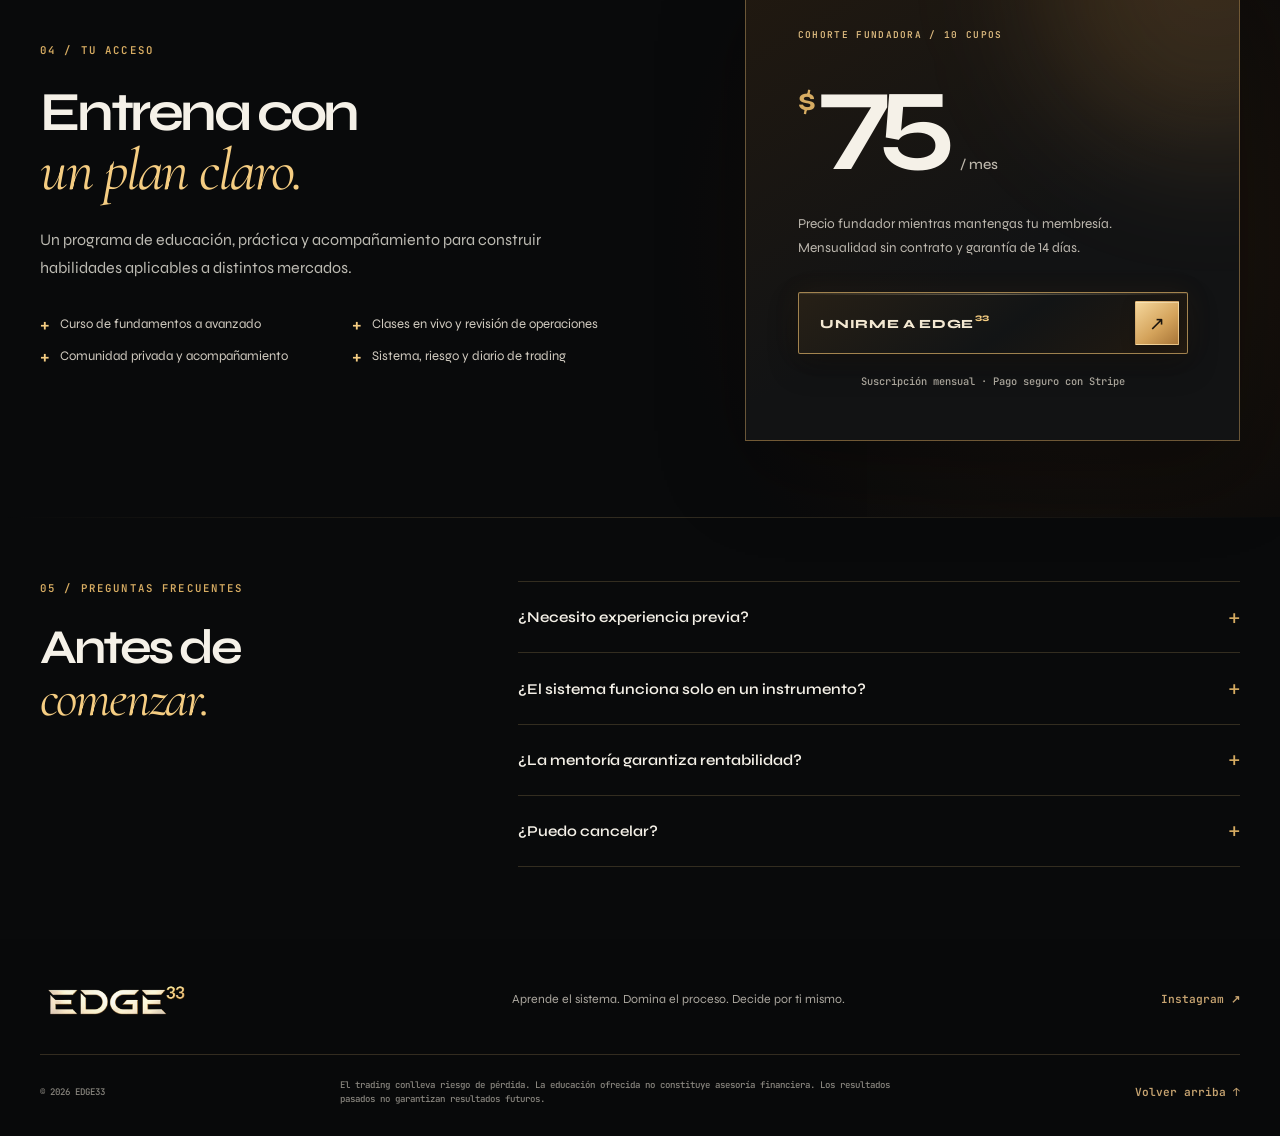
==== commit 1eafac19: "Add founder payout request emails and evaluation certificates" ====
--- a/index.html
+++ b/index.html
@@ -83,6 +83,20 @@
     <section class="founder section" id="fundador" aria-labelledby="founderTitle"><div class="shell founder-grid">
       <div class="founder-mark" aria-hidden="true"><img src="assets/images/edge33-premium-33-percent.webp" width="1500" height="600" alt="" loading="lazy" /><small>EL PROCESO SOBRE EL ACIERTO</small></div>
       <div class="founder-copy"><p class="eyebrow">03 / QUIÉN ESTÁ DETRÁS</p><h2 id="founderTitle">Soy Jeiron Jiménez.</h2><p>He operado futuros y superado evaluaciones de fondeo. También he aprendido de las pérdidas. Creé EDGE33 para enseñar un proceso con estructura, reglas y gestión de riesgo que te ayude a convertirte en un trader independiente.</p><p class="founder-note">El 33 recuerda una etapa en la que algunos de mis mayores retiros llegaron con aproximadamente 33–35% de aciertos. La lección fue gestionar cada operación y respetar el plan, no perseguir un porcentaje perfecto.</p></div>
+    </div>
+    <div class="shell experience">
+      <div class="experience-heading"><div><p class="eyebrow">EXPERIENCIA DOCUMENTADA</p><h3>Parte de mi recorrido.</h3></div><p>Correos de Topstep sobre mis solicitudes de retiro y certificados de evaluaciones aprobadas.</p></div>
+      <div class="payout-grid" aria-label="Correos de solicitudes de retiro">
+        <button type="button" class="evidence-card" data-evidence="assets/images/topstep-payout-request-1080.jpg" data-caption="Topstep · Solicitud de retiro de $1,080 USD en procesamiento" aria-label="Ver correo de Topstep: solicitud de retiro de 1,080 dólares"><span class="evidence-provider">TOPSTEP <span aria-hidden="true">↗</span></span><strong>$1,080<small> USD</small></strong><span class="evidence-status">Solicitud en procesamiento</span><span class="evidence-link">Ver correo original</span></button>
+        <button type="button" class="evidence-card" data-evidence="assets/images/topstep-payout-request-755.jpg" data-caption="Topstep · Solicitud de retiro de $755 USD en procesamiento" aria-label="Ver correo de Topstep: solicitud de retiro de 755 dólares"><span class="evidence-provider">TOPSTEP <span aria-hidden="true">↗</span></span><strong>$755<small> USD</small></strong><span class="evidence-status">Solicitud en procesamiento</span><span class="evidence-link">Ver correo original</span></button>
+        <button type="button" class="evidence-card" data-evidence="assets/images/topstep-payout-request-2165.jpg" data-caption="Topstep · Solicitud de retiro de $2,165 USD en procesamiento" aria-label="Ver correo de Topstep: solicitud de retiro de 2,165 dólares"><span class="evidence-provider">TOPSTEP <span aria-hidden="true">↗</span></span><strong>$2,165<small> USD</small></strong><span class="evidence-status">Solicitud en procesamiento</span><span class="evidence-link">Ver correo original</span></button>
+      </div>
+      <p class="evidence-note">Estas capturas confirman solicitudes en procesamiento; no acreditan por sí solas la recepción del dinero. Son documentos de mi experiencia personal, no resultados de alumnos ni una garantía de rentabilidad.</p>
+      <details class="certificate-gallery"><summary>Evaluaciones aprobadas <span>Ver 3 certificados</span></summary><div class="certificate-grid">
+        <button type="button" class="certificate-card" data-evidence="assets/images/cert-topstep.webp" data-caption="Topstep · Certificado de evaluación aprobada" aria-label="Ampliar certificado de Topstep"><img src="assets/images/cert-topstep.webp" width="640" height="495" alt="Certificado de Topstep de Jeiron" loading="lazy" /><span>Topstep<span aria-hidden="true">↗</span></span></button>
+        <button type="button" class="certificate-card" data-evidence="assets/images/cert-alpha.webp" data-caption="Alpha Futures · Certificado de evaluación aprobada" aria-label="Ampliar certificado de Alpha Futures"><img src="assets/images/cert-alpha.webp" width="640" height="484" alt="Certificado de Alpha Futures de Jeiron" loading="lazy" /><span>Alpha Futures<span aria-hidden="true">↗</span></span></button>
+        <button type="button" class="certificate-card" data-evidence="assets/images/cert-fundingticks.webp" data-caption="FundingTicks · Certificado de evaluación aprobada" aria-label="Ampliar certificado de FundingTicks"><img src="assets/images/cert-fundingticks.webp" width="640" height="480" alt="Certificado de FundingTicks de Jeiron" loading="lazy" /><span>FundingTicks<span aria-hidden="true">↗</span></span></button>
+      </div></details>
     </div></section>
 
     <section class="access section" id="acceso" aria-labelledby="accessTitle"><div class="shell access-grid">
@@ -103,6 +117,7 @@
   </main>
 
   <footer class="footer"><div class="shell"><div class="footer-top"><a href="#inicio" aria-label="EDGE33, volver arriba"><picture><source srcset="assets/images/edge33-wordmark.webp" type="image/webp" /><img src="assets/images/edge33-wordmark.png" width="1800" height="390" alt="EDGE33" loading="lazy" /></picture></a><p>Aprende el sistema. Domina el proceso. Decide por ti mismo.</p><a href="https://www.instagram.com/wgmentorship" target="_blank" rel="noopener">Instagram ↗</a></div><div class="footer-bottom"><span>© 2026 EDGE33</span><p>El trading conlleva riesgo de pérdida. La educación ofrecida no constituye asesoría financiera. Los resultados pasados no garantizan resultados futuros.</p><a href="#inicio">Volver arriba ↑</a></div></div></footer>
+  <dialog class="evidence-dialog" id="evidenceDialog" aria-labelledby="evidenceCaption"><div class="evidence-dialog-header"><p id="evidenceCaption"></p><button type="button" class="evidence-close" aria-label="Cerrar documento">Cerrar <span aria-hidden="true">×</span></button></div><div class="evidence-document"><img id="evidenceImage" alt="" /></div></dialog>
   <script src="app.js" defer></script>
 </body>
 </html>
--- a/edge33.css
+++ b/edge33.css
@@ -279,3 +279,38 @@
 .button-primary:hover { animation:none;box-shadow:inset 0 1px rgba(255,228,176,.18),0 16px 34px rgba(0,0,0,.32),0 0 32px rgba(205,143,58,.22); }
 
 @media(prefers-reduced-motion:reduce){html{scroll-behavior:auto}.hero-glow{animation:none}.button,.button-icon{transition:none}.candle-glow,.candle-neon{display:none}.button-primary,.button-primary::after,.header-cta::after{animation:none}.button-primary::after,.header-cta::after{opacity:0}}
+/* Documentos del fundador: resumen compacto y originales bajo demanda. */
+.experience{margin-top:3rem;padding-top:2rem;border-top:1px solid var(--line)}
+.experience-heading{display:flex;align-items:center;justify-content:space-between;gap:2rem;margin-bottom:1.5rem}
+.experience-heading .eyebrow{margin-bottom:.65rem;font-size:.56rem}
+.experience-heading h3{margin:0;font-size:1.6rem;letter-spacing:-.04em}
+.experience-heading>p{max-width:410px;margin:0;color:var(--muted);font-size:.82rem;line-height:1.7}
+.payout-grid{display:grid;grid-template-columns:repeat(3,minmax(0,1fr));gap:1rem}
+.evidence-card{display:flex;flex-direction:column;align-items:flex-start;padding:1.5rem;text-align:left;color:var(--white);border:1px solid var(--line);background:linear-gradient(135deg,#201a12,#101214 75%);cursor:pointer;transition:border-color .2s,background .2s}
+.evidence-card:hover{border-color:var(--gold);background:linear-gradient(135deg,#2c2215,#131516 75%)}
+.evidence-provider{display:flex;justify-content:space-between;width:100%;color:var(--gold);font:600 .65rem var(--mono);letter-spacing:.12em}
+.evidence-card strong{margin:1.3rem 0 .6rem;font-size:clamp(2.2rem,4vw,3.1rem);font-weight:650;letter-spacing:-.065em}
+.evidence-card strong small{font:500 .6rem var(--mono);letter-spacing:0;color:var(--muted)}
+.evidence-status{font-size:.74rem;color:#c6beb0}
+.evidence-link{margin-top:1.3rem;color:var(--gold-bright);font-size:.68rem;border-bottom:1px solid var(--line);padding-bottom:.3rem}
+.evidence-note{margin:1rem 0 1.5rem;max-width:880px;color:#99968e;font-size:.71rem;line-height:1.7}
+.certificate-gallery{border-top:1px solid var(--line);border-bottom:1px solid var(--line)}
+.certificate-gallery summary{display:flex;align-items:center;justify-content:space-between;gap:1rem;padding:1.1rem 0;cursor:pointer;list-style:none;font-size:.84rem;font-weight:600}
+.certificate-gallery summary::-webkit-details-marker{display:none}
+.certificate-gallery summary>span{color:var(--gold);font:500 .62rem var(--mono)}
+.certificate-grid{display:grid;grid-template-columns:repeat(3,minmax(0,1fr));gap:1rem;padding-bottom:1.2rem}
+.certificate-card{padding:0;border:1px solid var(--line);background:#0d0e0f;color:var(--white);text-align:left;cursor:pointer}
+.certificate-card:hover{border-color:var(--gold)}
+.certificate-card img{display:block;width:100%;height:auto;aspect-ratio:640/495;object-fit:contain;background:#0a0b0c}
+.certificate-card>span{display:flex;justify-content:space-between;padding:.8rem 1rem;font-size:.72rem;color:#dcc598}
+.evidence-dialog{width:min(940px,calc(100% - 28px));max-height:92svh;padding:0;border:1px solid var(--gold);background:#101214;color:var(--white);box-shadow:0 30px 120px #0008}
+.evidence-dialog::backdrop{background:rgba(0,0,0,.86);backdrop-filter:blur(5px)}
+.evidence-dialog-header{display:flex;align-items:center;justify-content:space-between;gap:1rem;padding:1rem 1.2rem;position:sticky;top:0;background:#101214;border-bottom:1px solid var(--line)}
+.evidence-dialog-header p{margin:0;font-size:.78rem;line-height:1.5}
+.evidence-close{flex:none;border:1px solid var(--line);padding:.65rem .8rem;background:#181a1b;color:var(--gold-bright);cursor:pointer;font-size:.75rem}
+.evidence-close span{margin-left:.5rem}
+.evidence-document{padding:1rem}
+.evidence-document img{display:block;width:100%;height:auto}
+@media(max-width:820px){.experience-heading{display:block}.experience-heading>p{margin-top:1rem}.evidence-card{padding:1.1rem}.evidence-status{font-size:.65rem}}
+@media(max-width:520px){.payout-grid,.certificate-grid{grid-template-columns:1fr}.evidence-card{display:grid;grid-template-columns:1fr auto;gap:.7rem;padding:1.2rem}.evidence-provider{grid-column:1/-1}.evidence-card strong{margin:0;font-size:2.3rem}.evidence-status{grid-column:1;grid-row:3;font-size:.7rem}.evidence-link{grid-column:2;grid-row:3;margin:0;font-size:.62rem}.certificate-gallery summary{font-size:.76rem}.certificate-gallery summary>span{font-size:.55rem}.evidence-dialog-header{padding:.8rem}.evidence-dialog-header p{font-size:.68rem}.evidence-document{padding:.4rem}}
+@media(prefers-reduced-motion:reduce){.evidence-card{transition:none}}
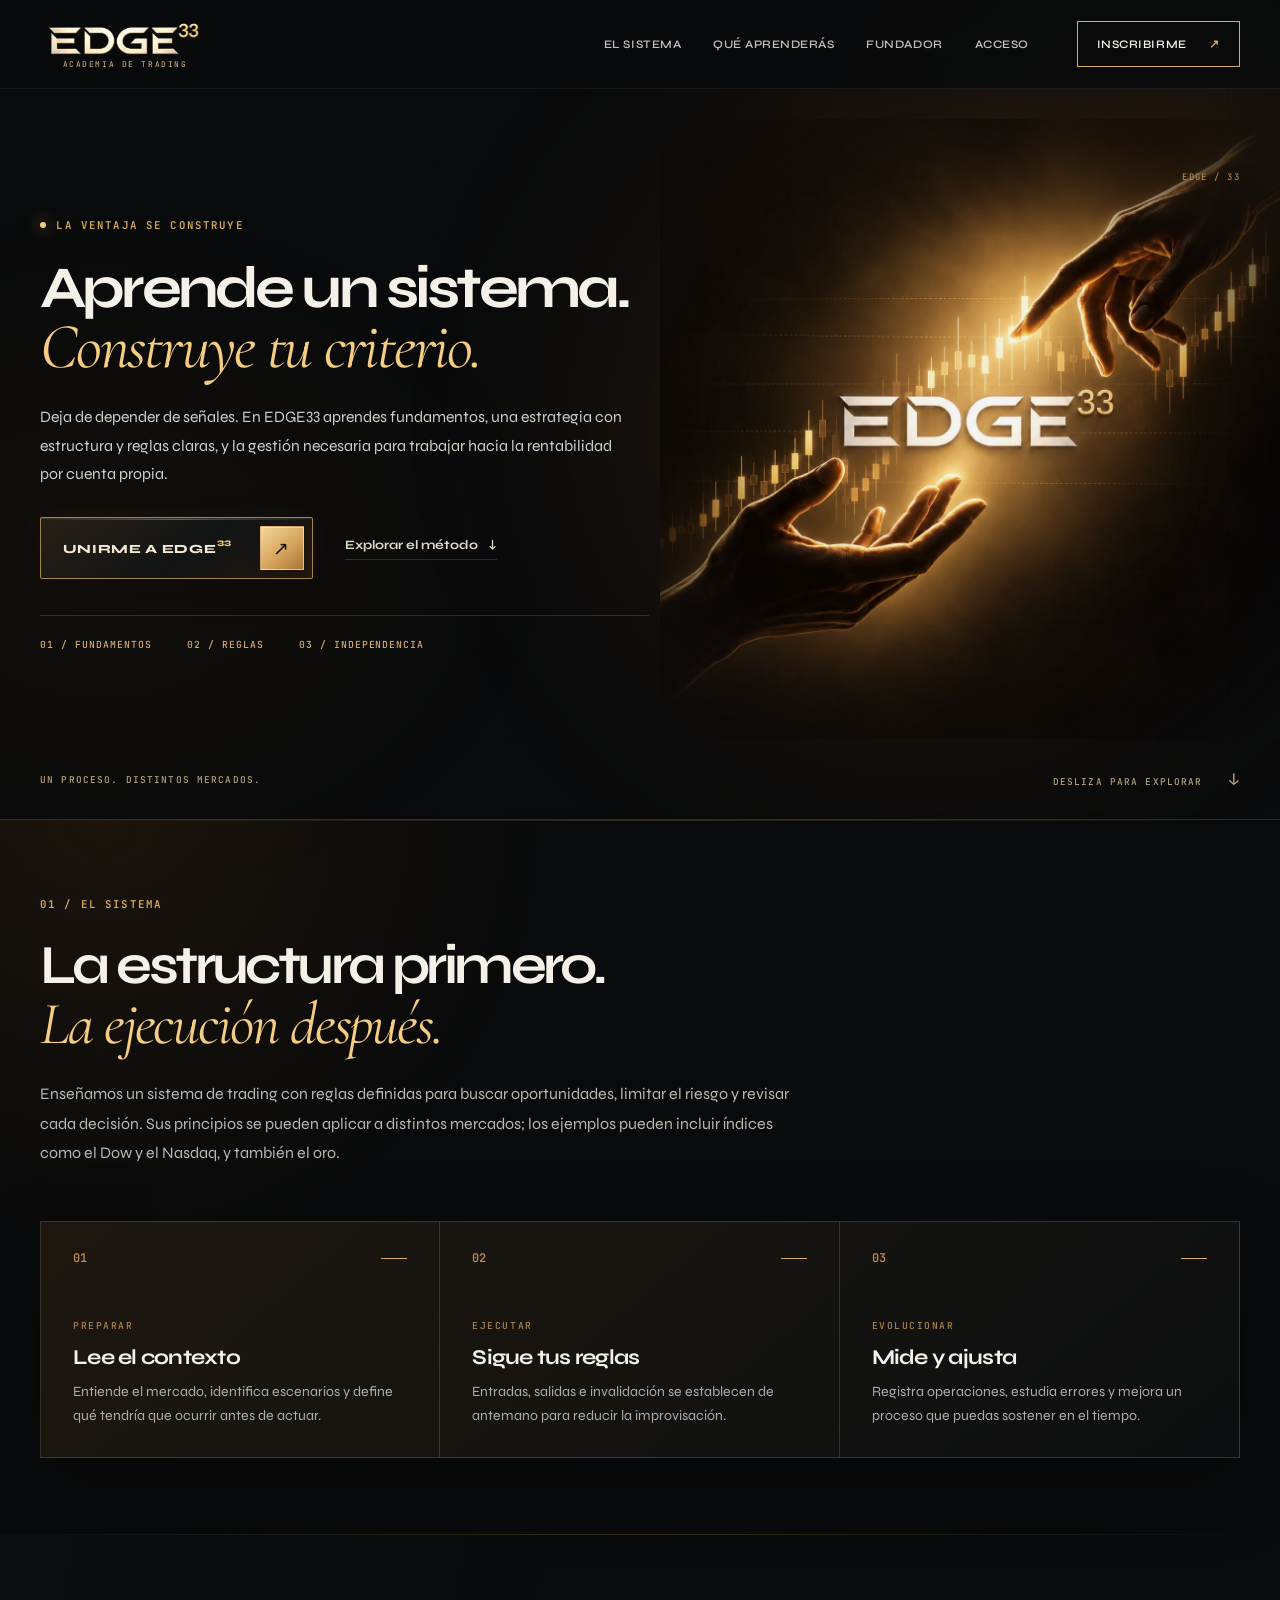
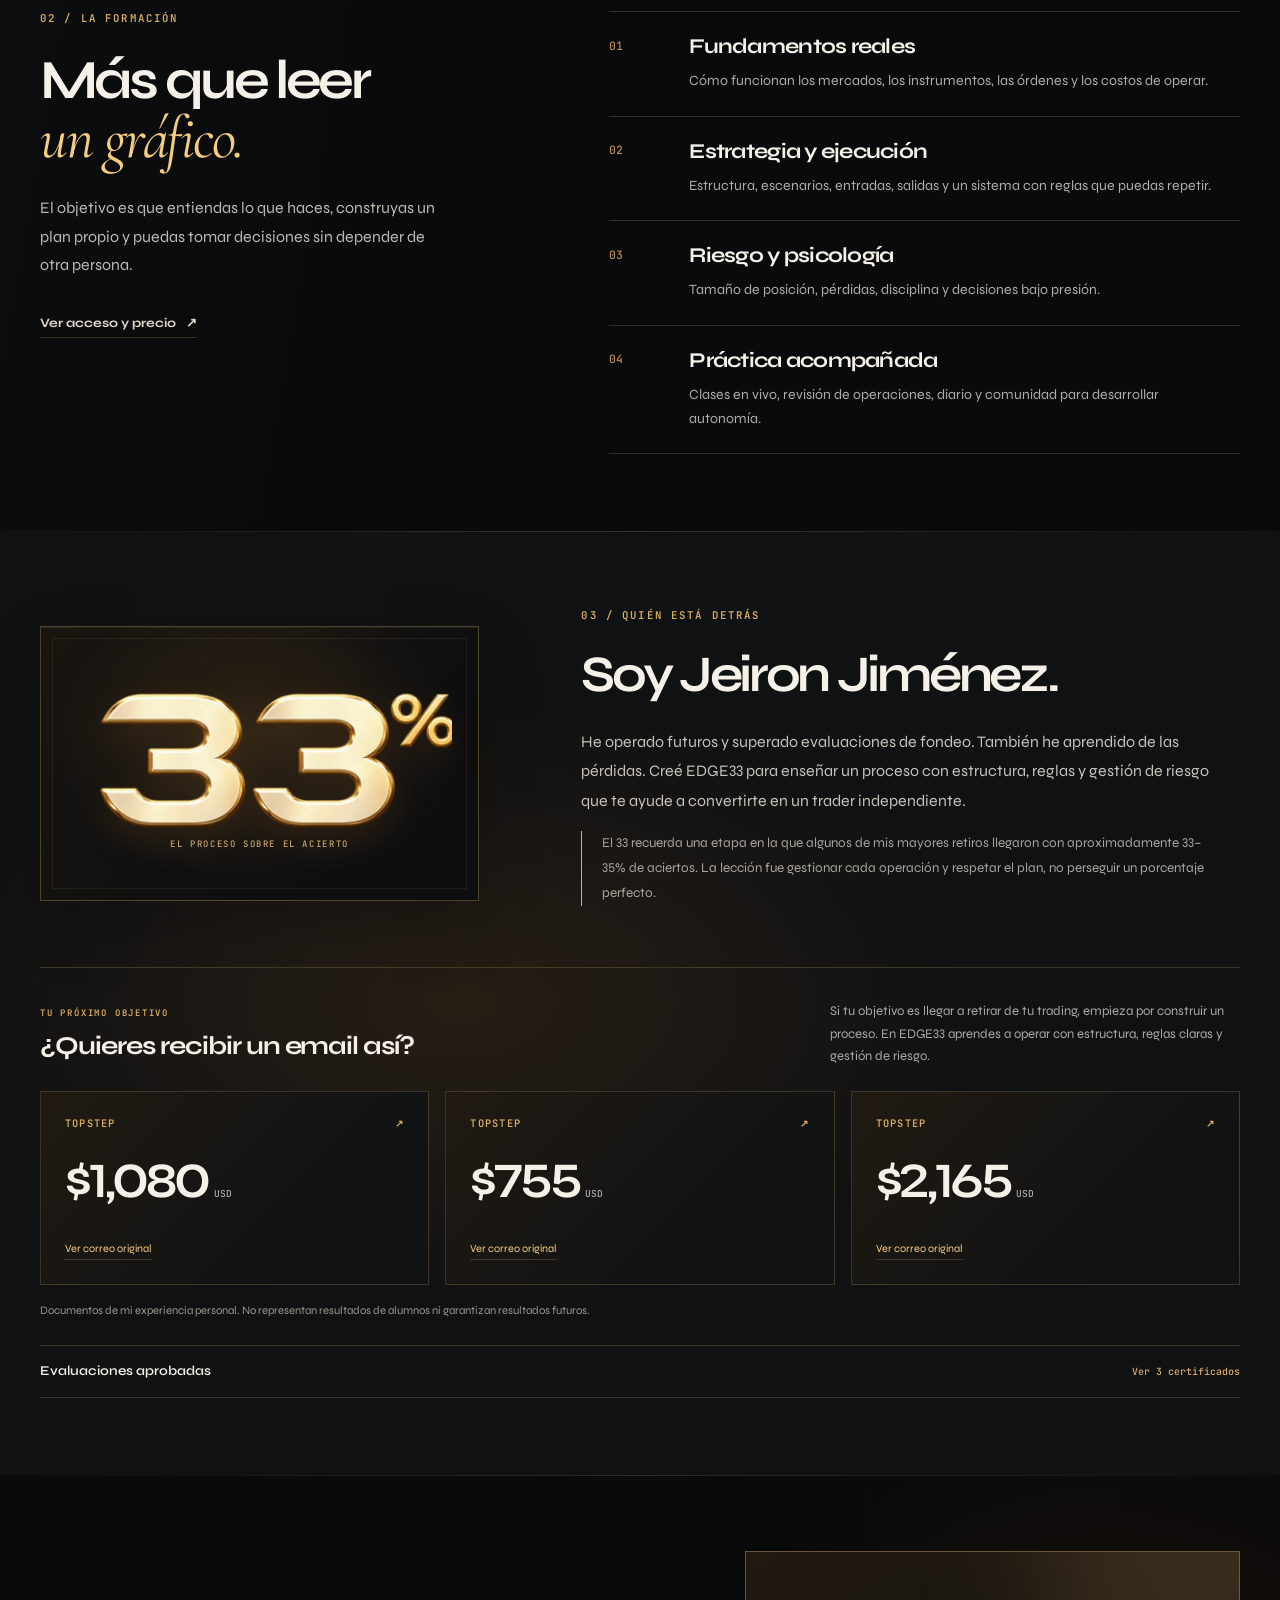
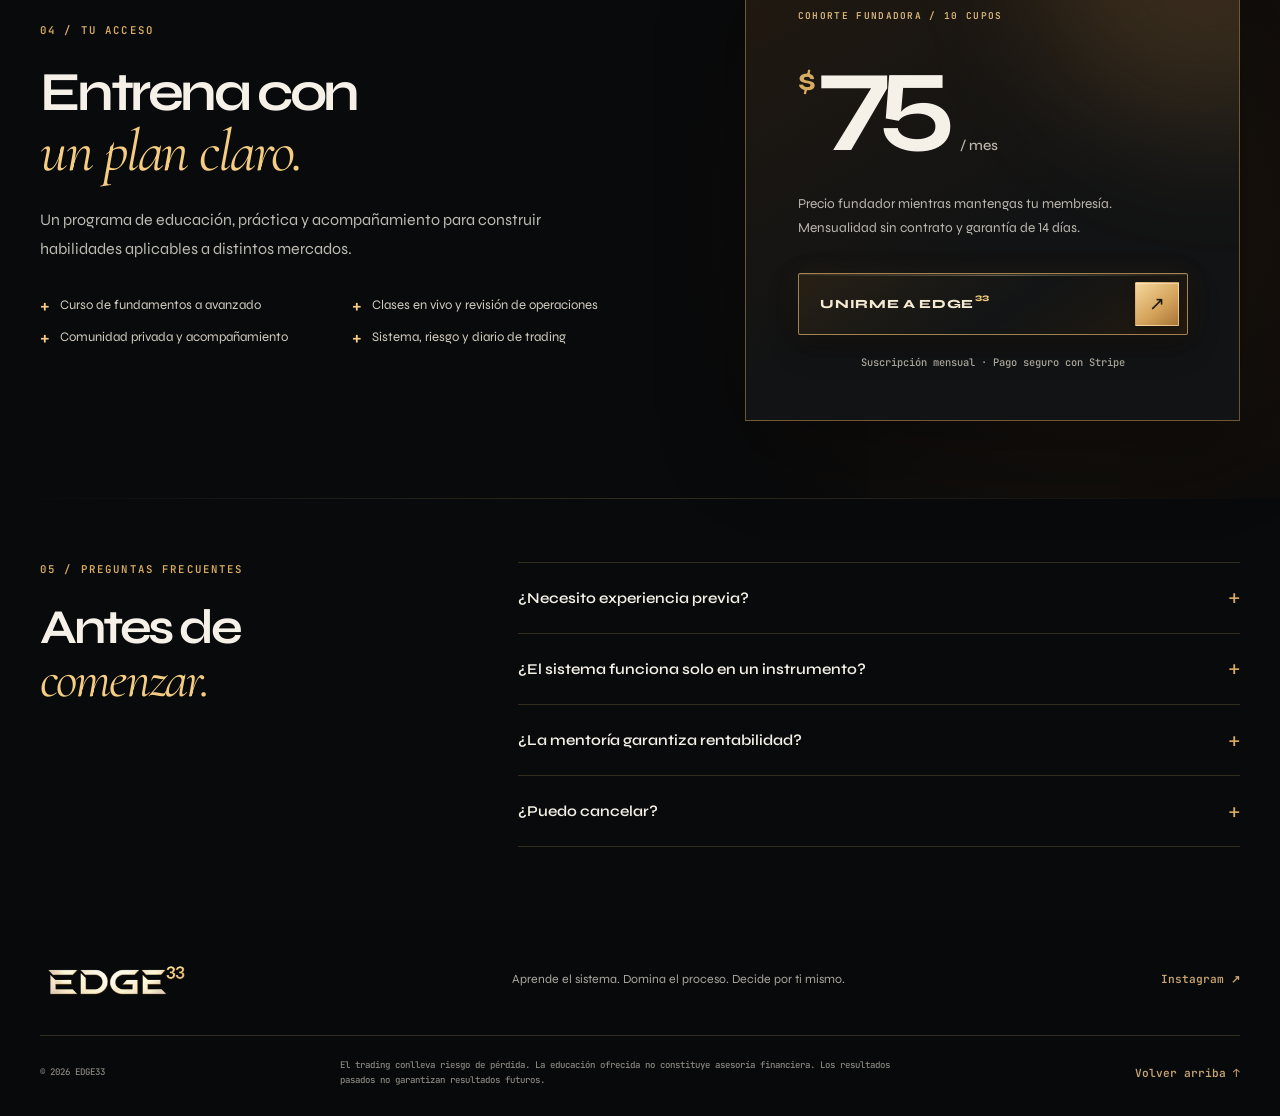
==== commit 8ecc1aa3: "Address prospects directly in founder evidence section" ====
--- a/index.html
+++ b/index.html
@@ -85,13 +85,13 @@
       <div class="founder-copy"><p class="eyebrow">03 / QUIÉN ESTÁ DETRÁS</p><h2 id="founderTitle">Soy Jeiron Jiménez.</h2><p>He operado futuros y superado evaluaciones de fondeo. También he aprendido de las pérdidas. Creé EDGE33 para enseñar un proceso con estructura, reglas y gestión de riesgo que te ayude a convertirte en un trader independiente.</p><p class="founder-note">El 33 recuerda una etapa en la que algunos de mis mayores retiros llegaron con aproximadamente 33–35% de aciertos. La lección fue gestionar cada operación y respetar el plan, no perseguir un porcentaje perfecto.</p></div>
     </div>
     <div class="shell experience">
-      <div class="experience-heading"><div><p class="eyebrow">EXPERIENCIA DOCUMENTADA</p><h3>Parte de mi recorrido.</h3></div><p>Correos de Topstep sobre mis solicitudes de retiro y certificados de evaluaciones aprobadas.</p></div>
+      <div class="experience-heading"><div><p class="eyebrow">TU PRÓXIMO OBJETIVO</p><h3>¿Quieres recibir un email así?</h3></div><p>Si tu objetivo es llegar a retirar de tu trading, empieza por construir un proceso. En EDGE33 aprendes a operar con estructura, reglas claras y gestión de riesgo.</p></div>
       <div class="payout-grid" aria-label="Correos de solicitudes de retiro">
-        <button type="button" class="evidence-card" data-evidence="assets/images/topstep-payout-request-1080.jpg" data-caption="Topstep · Solicitud de retiro de $1,080 USD en procesamiento" aria-label="Ver correo de Topstep: solicitud de retiro de 1,080 dólares"><span class="evidence-provider">TOPSTEP <span aria-hidden="true">↗</span></span><strong>$1,080<small> USD</small></strong><span class="evidence-status">Solicitud en procesamiento</span><span class="evidence-link">Ver correo original</span></button>
-        <button type="button" class="evidence-card" data-evidence="assets/images/topstep-payout-request-755.jpg" data-caption="Topstep · Solicitud de retiro de $755 USD en procesamiento" aria-label="Ver correo de Topstep: solicitud de retiro de 755 dólares"><span class="evidence-provider">TOPSTEP <span aria-hidden="true">↗</span></span><strong>$755<small> USD</small></strong><span class="evidence-status">Solicitud en procesamiento</span><span class="evidence-link">Ver correo original</span></button>
-        <button type="button" class="evidence-card" data-evidence="assets/images/topstep-payout-request-2165.jpg" data-caption="Topstep · Solicitud de retiro de $2,165 USD en procesamiento" aria-label="Ver correo de Topstep: solicitud de retiro de 2,165 dólares"><span class="evidence-provider">TOPSTEP <span aria-hidden="true">↗</span></span><strong>$2,165<small> USD</small></strong><span class="evidence-status">Solicitud en procesamiento</span><span class="evidence-link">Ver correo original</span></button>
+        <button type="button" class="evidence-card" data-evidence="assets/images/topstep-payout-request-1080.jpg" data-caption="Topstep · Solicitud de retiro de $1,080 USD" aria-label="Ver correo de Topstep: solicitud de retiro de 1,080 dólares"><span class="evidence-provider">TOPSTEP <span aria-hidden="true">↗</span></span><strong>$1,080<small> USD</small></strong><span class="evidence-link">Ver correo original</span></button>
+        <button type="button" class="evidence-card" data-evidence="assets/images/topstep-payout-request-755.jpg" data-caption="Topstep · Solicitud de retiro de $755 USD" aria-label="Ver correo de Topstep: solicitud de retiro de 755 dólares"><span class="evidence-provider">TOPSTEP <span aria-hidden="true">↗</span></span><strong>$755<small> USD</small></strong><span class="evidence-link">Ver correo original</span></button>
+        <button type="button" class="evidence-card" data-evidence="assets/images/topstep-payout-request-2165.jpg" data-caption="Topstep · Solicitud de retiro de $2,165 USD" aria-label="Ver correo de Topstep: solicitud de retiro de 2,165 dólares"><span class="evidence-provider">TOPSTEP <span aria-hidden="true">↗</span></span><strong>$2,165<small> USD</small></strong><span class="evidence-link">Ver correo original</span></button>
       </div>
-      <p class="evidence-note">Estas capturas confirman solicitudes en procesamiento; no acreditan por sí solas la recepción del dinero. Son documentos de mi experiencia personal, no resultados de alumnos ni una garantía de rentabilidad.</p>
+      <p class="evidence-note">Documentos de mi experiencia personal. No representan resultados de alumnos ni garantizan resultados futuros.</p>
       <details class="certificate-gallery"><summary>Evaluaciones aprobadas <span>Ver 3 certificados</span></summary><div class="certificate-grid">
         <button type="button" class="certificate-card" data-evidence="assets/images/cert-topstep.webp" data-caption="Topstep · Certificado de evaluación aprobada" aria-label="Ampliar certificado de Topstep"><img src="assets/images/cert-topstep.webp" width="640" height="495" alt="Certificado de Topstep de Jeiron" loading="lazy" /><span>Topstep<span aria-hidden="true">↗</span></span></button>
         <button type="button" class="certificate-card" data-evidence="assets/images/cert-alpha.webp" data-caption="Alpha Futures · Certificado de evaluación aprobada" aria-label="Ampliar certificado de Alpha Futures"><img src="assets/images/cert-alpha.webp" width="640" height="484" alt="Certificado de Alpha Futures de Jeiron" loading="lazy" /><span>Alpha Futures<span aria-hidden="true">↗</span></span></button>
--- a/edge33.css
+++ b/edge33.css
@@ -291,7 +291,6 @@
 .evidence-provider{display:flex;justify-content:space-between;width:100%;color:var(--gold);font:600 .65rem var(--mono);letter-spacing:.12em}
 .evidence-card strong{margin:1.3rem 0 .6rem;font-size:clamp(2.2rem,4vw,3.1rem);font-weight:650;letter-spacing:-.065em}
 .evidence-card strong small{font:500 .6rem var(--mono);letter-spacing:0;color:var(--muted)}
-.evidence-status{font-size:.74rem;color:#c6beb0}
 .evidence-link{margin-top:1.3rem;color:var(--gold-bright);font-size:.68rem;border-bottom:1px solid var(--line);padding-bottom:.3rem}
 .evidence-note{margin:1rem 0 1.5rem;max-width:880px;color:#99968e;font-size:.71rem;line-height:1.7}
 .certificate-gallery{border-top:1px solid var(--line);border-bottom:1px solid var(--line)}
@@ -311,6 +310,6 @@
 .evidence-close span{margin-left:.5rem}
 .evidence-document{padding:1rem}
 .evidence-document img{display:block;width:100%;height:auto}
-@media(max-width:820px){.experience-heading{display:block}.experience-heading>p{margin-top:1rem}.evidence-card{padding:1.1rem}.evidence-status{font-size:.65rem}}
-@media(max-width:520px){.payout-grid,.certificate-grid{grid-template-columns:1fr}.evidence-card{display:grid;grid-template-columns:1fr auto;gap:.7rem;padding:1.2rem}.evidence-provider{grid-column:1/-1}.evidence-card strong{margin:0;font-size:2.3rem}.evidence-status{grid-column:1;grid-row:3;font-size:.7rem}.evidence-link{grid-column:2;grid-row:3;margin:0;font-size:.62rem}.certificate-gallery summary{font-size:.76rem}.certificate-gallery summary>span{font-size:.55rem}.evidence-dialog-header{padding:.8rem}.evidence-dialog-header p{font-size:.68rem}.evidence-document{padding:.4rem}}
+@media(max-width:820px){.experience-heading{display:block}.experience-heading>p{margin-top:1rem}.evidence-card{padding:1.1rem}}
+@media(max-width:520px){.payout-grid,.certificate-grid{grid-template-columns:1fr}.evidence-card{display:grid;grid-template-columns:1fr auto;gap:.7rem;padding:1.2rem}.evidence-provider{grid-column:1/-1}.evidence-card strong{margin:0;font-size:2.3rem}.evidence-link{grid-column:1/-1;margin:0;font-size:.68rem;justify-self:start}.certificate-gallery summary{font-size:.76rem}.certificate-gallery summary>span{font-size:.55rem}.evidence-dialog-header{padding:.8rem}.evidence-dialog-header p{font-size:.68rem}.evidence-document{padding:.4rem}}
 @media(prefers-reduced-motion:reduce){.evidence-card{transition:none}}
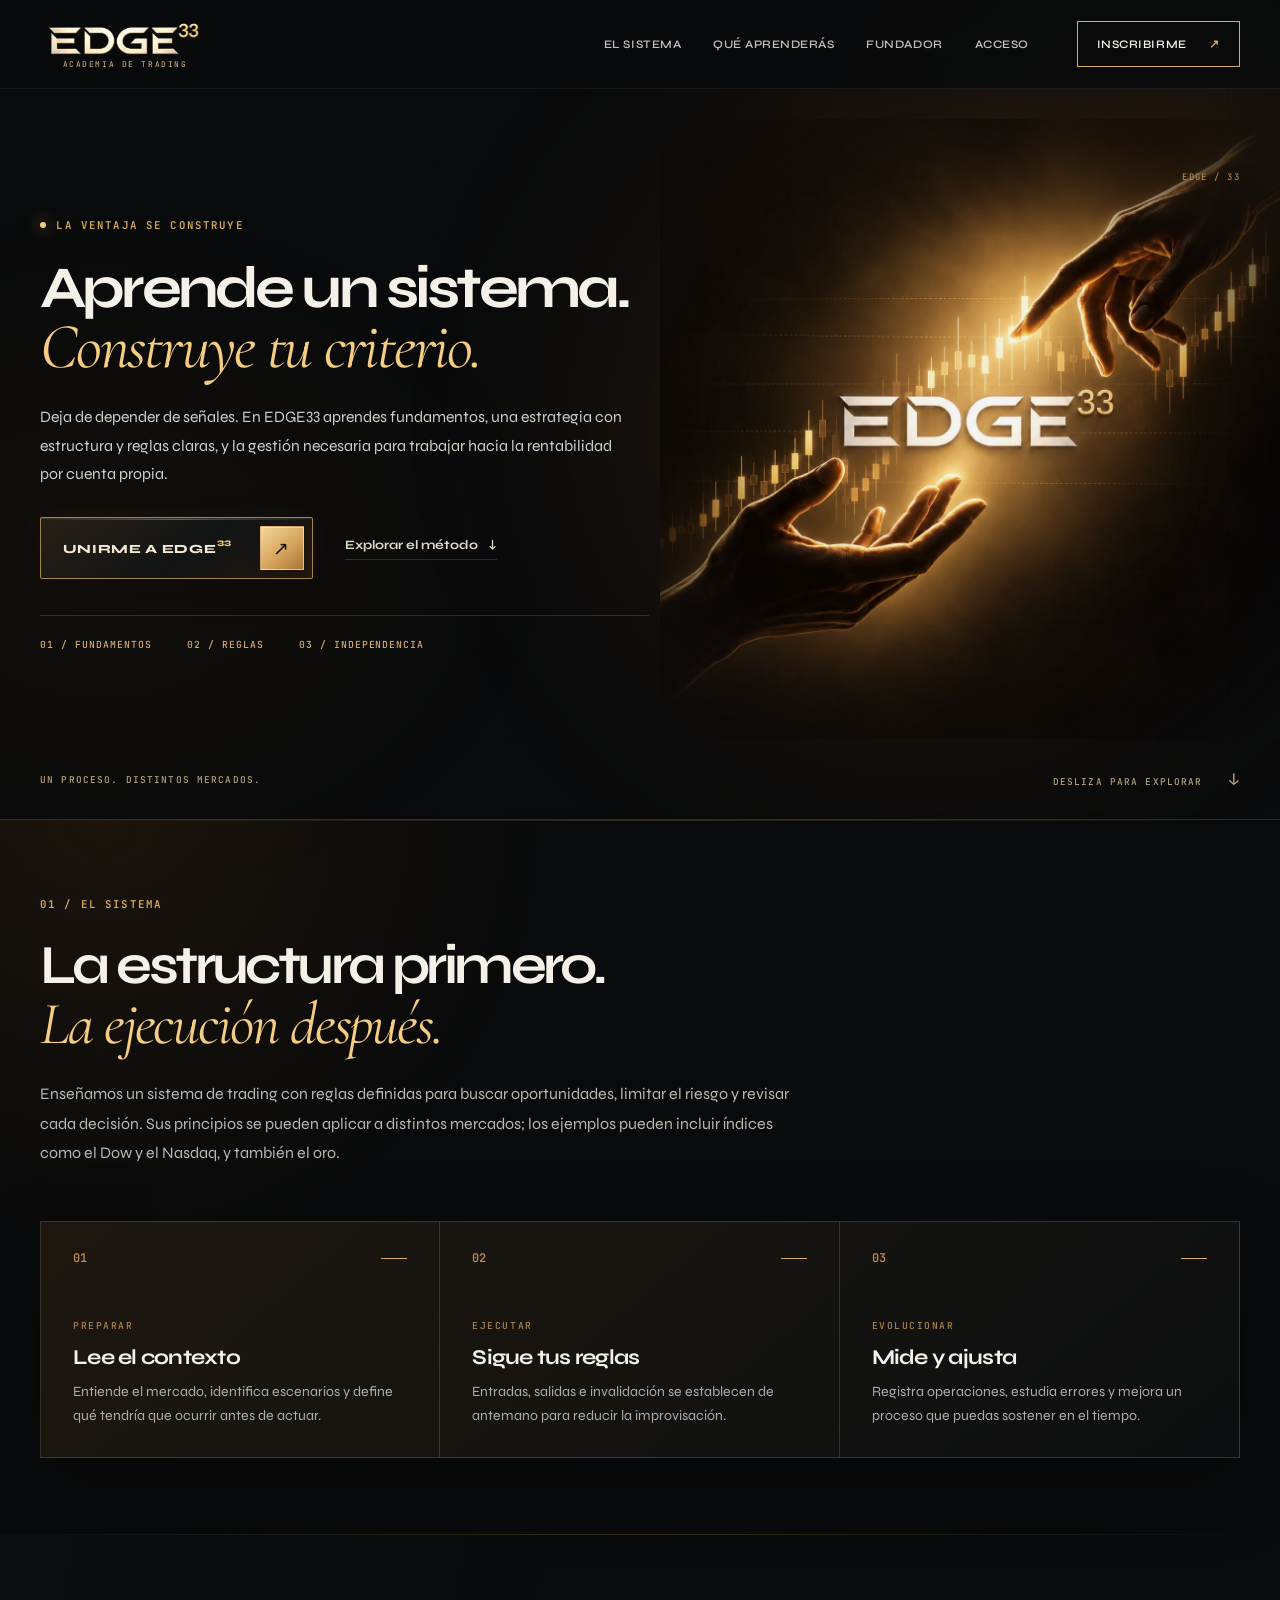
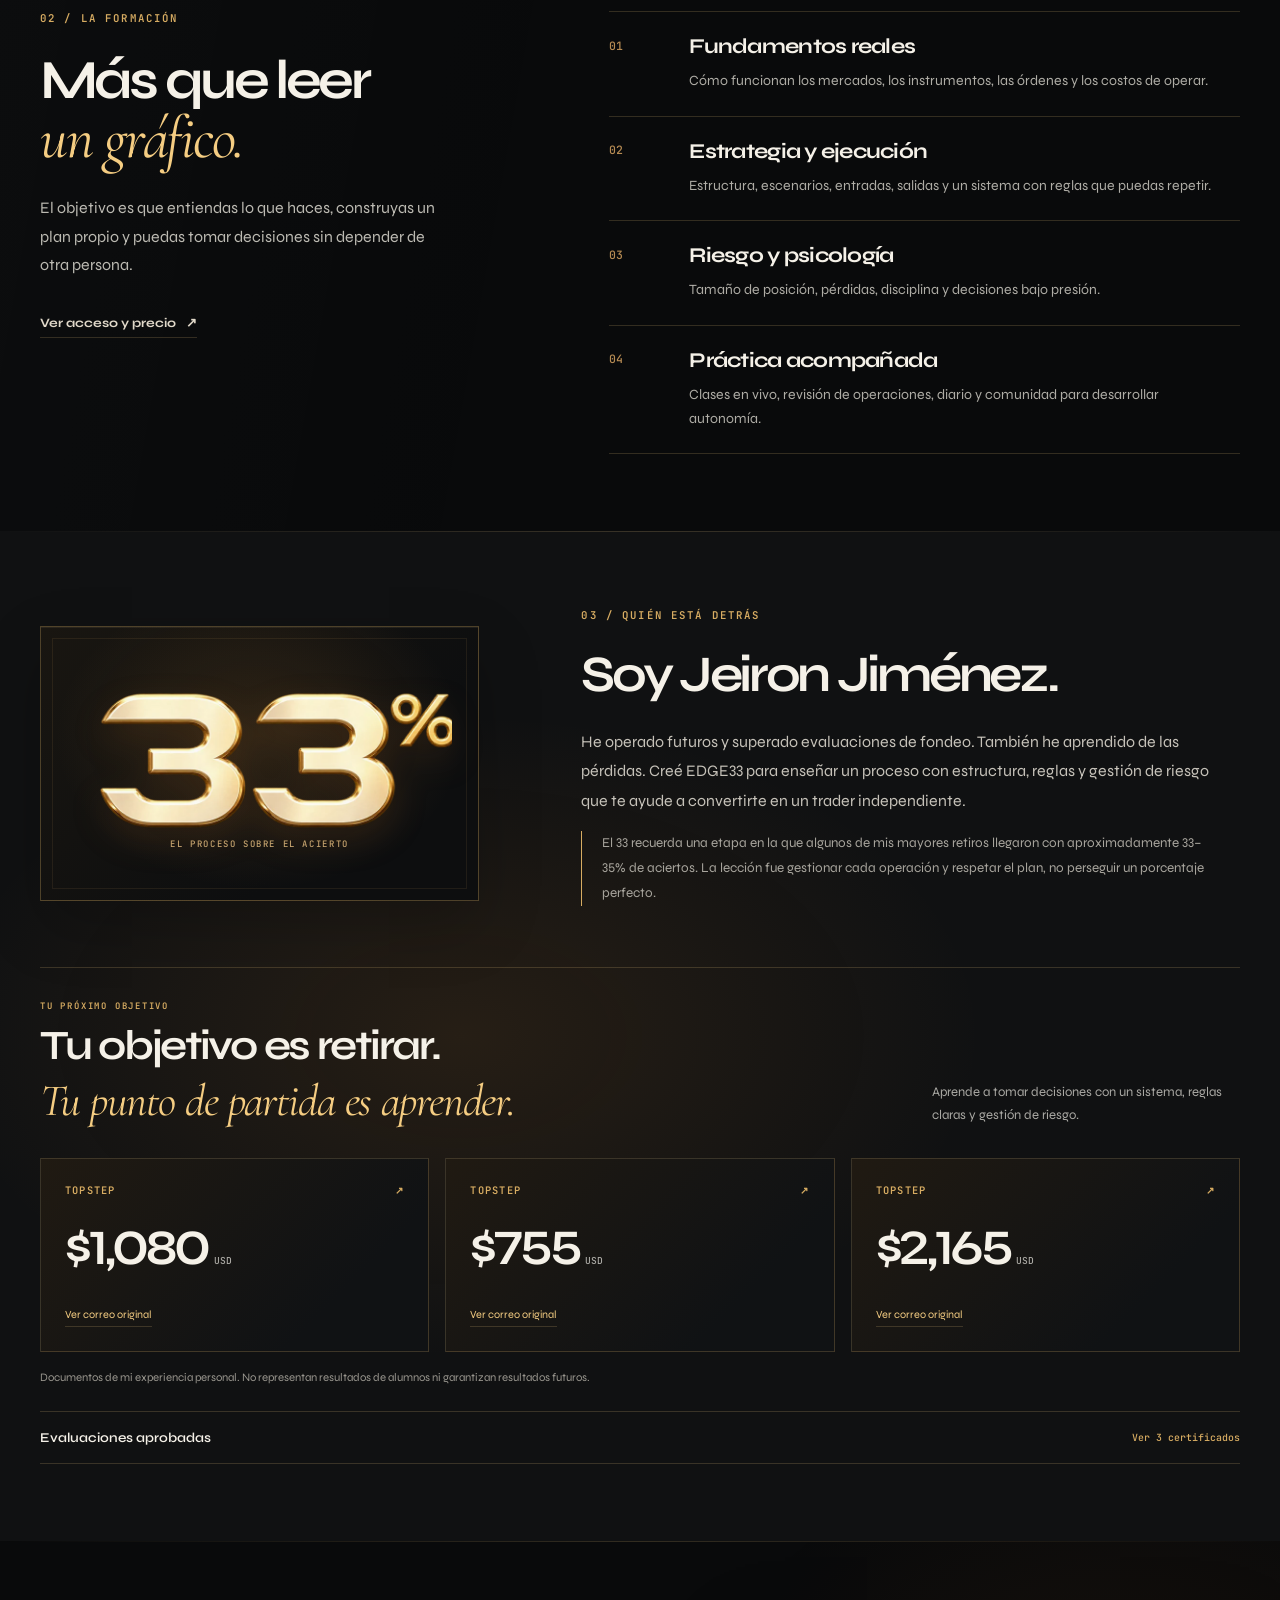
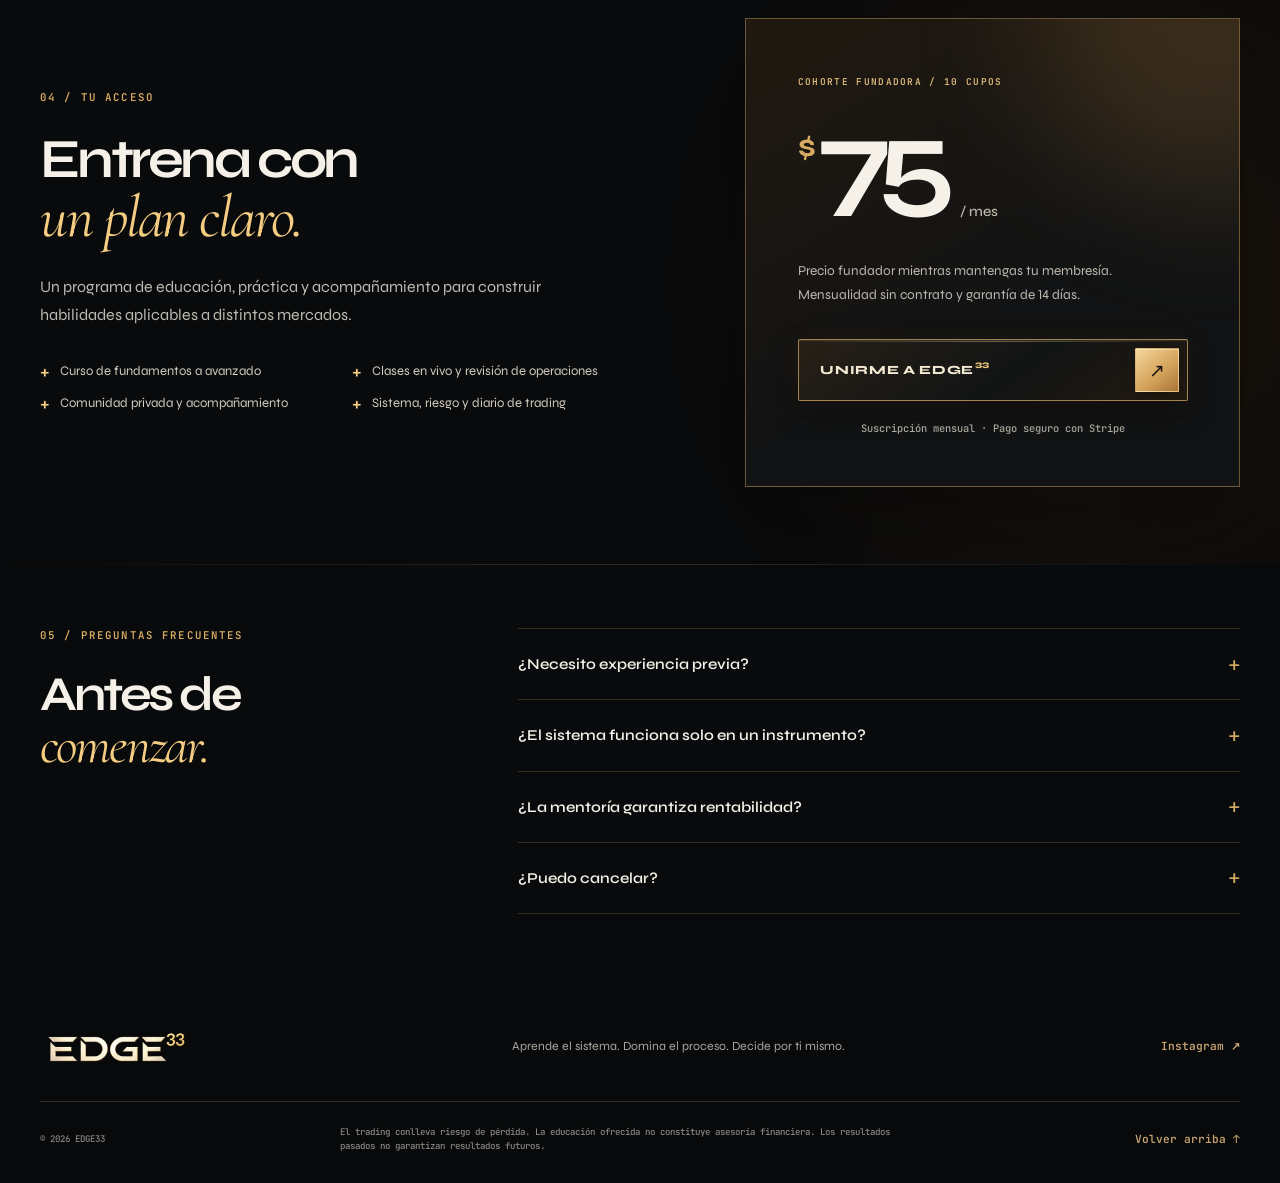
==== commit b9b8f3aa: "Emphasize learning and withdrawal headline with one-time reveal" ====
--- a/index.html
+++ b/index.html
@@ -85,7 +85,7 @@
       <div class="founder-copy"><p class="eyebrow">03 / QUIÉN ESTÁ DETRÁS</p><h2 id="founderTitle">Soy Jeiron Jiménez.</h2><p>He operado futuros y superado evaluaciones de fondeo. También he aprendido de las pérdidas. Creé EDGE33 para enseñar un proceso con estructura, reglas y gestión de riesgo que te ayude a convertirte en un trader independiente.</p><p class="founder-note">El 33 recuerda una etapa en la que algunos de mis mayores retiros llegaron con aproximadamente 33–35% de aciertos. La lección fue gestionar cada operación y respetar el plan, no perseguir un porcentaje perfecto.</p></div>
     </div>
     <div class="shell experience">
-      <div class="experience-heading"><div><p class="eyebrow">TU PRÓXIMO OBJETIVO</p><h3>¿Quieres recibir un email así?</h3></div><p>Si tu objetivo es llegar a retirar de tu trading, empieza por construir un proceso. En EDGE33 aprendes a operar con estructura, reglas claras y gestión de riesgo.</p></div>
+      <div class="experience-heading"><div><p class="eyebrow">TU PRÓXIMO OBJETIVO</p><h3 class="experience-title"><span>Tu objetivo es retirar.</span><em>Tu punto de partida es aprender.</em></h3></div><p>Aprende a tomar decisiones con un sistema, reglas claras y gestión de riesgo.</p></div>
       <div class="payout-grid" aria-label="Correos de solicitudes de retiro">
         <button type="button" class="evidence-card" data-evidence="assets/images/topstep-payout-request-1080.jpg" data-caption="Topstep · Solicitud de retiro de $1,080 USD" aria-label="Ver correo de Topstep: solicitud de retiro de 1,080 dólares"><span class="evidence-provider">TOPSTEP <span aria-hidden="true">↗</span></span><strong>$1,080<small> USD</small></strong><span class="evidence-link">Ver correo original</span></button>
         <button type="button" class="evidence-card" data-evidence="assets/images/topstep-payout-request-755.jpg" data-caption="Topstep · Solicitud de retiro de $755 USD" aria-label="Ver correo de Topstep: solicitud de retiro de 755 dólares"><span class="evidence-provider">TOPSTEP <span aria-hidden="true">↗</span></span><strong>$755<small> USD</small></strong><span class="evidence-link">Ver correo original</span></button>
--- a/edge33.css
+++ b/edge33.css
@@ -281,10 +281,16 @@
 @media(prefers-reduced-motion:reduce){html{scroll-behavior:auto}.hero-glow{animation:none}.button,.button-icon{transition:none}.candle-glow,.candle-neon{display:none}.button-primary,.button-primary::after,.header-cta::after{animation:none}.button-primary::after,.header-cta::after{opacity:0}}
 /* Documentos del fundador: resumen compacto y originales bajo demanda. */
 .experience{margin-top:3rem;padding-top:2rem;border-top:1px solid var(--line)}
-.experience-heading{display:flex;align-items:center;justify-content:space-between;gap:2rem;margin-bottom:1.5rem}
+.experience-heading{display:grid;grid-template-columns:minmax(0,1.8fr) minmax(0,.65fr);align-items:end;gap:2.5rem;margin-bottom:2rem}
 .experience-heading .eyebrow{margin-bottom:.65rem;font-size:.56rem}
-.experience-heading h3{margin:0;font-size:1.6rem;letter-spacing:-.04em}
-.experience-heading>p{max-width:410px;margin:0;color:var(--muted);font-size:.82rem;line-height:1.7}
+.experience-heading h3{margin:0;font-size:clamp(2rem,3.25vw,3.35rem);font-weight:650;line-height:1.12;letter-spacing:-.055em}
+.experience-title>span,.experience-title>em{display:block}
+.experience-title>em{margin-top:.14em;color:var(--gold-bright);font-family:"Cormorant Garamond",Georgia,serif;font-weight:400;font-size:1.08em;letter-spacing:-.025em}
+.experience-title.is-reveal-ready>span,.experience-title.is-reveal-ready>em{opacity:0;transform:translateY(16px)}
+.experience-title.is-revealed>span,.experience-title.is-revealed>em{animation:experience-arrive .8s cubic-bezier(.22,1,.36,1) both}
+.experience-title.is-revealed>em{animation-delay:.16s}
+@keyframes experience-arrive{from{opacity:0;transform:translateY(16px)}to{opacity:1;transform:translateY(0)}}
+.experience-heading>p{max-width:300px;margin:0;color:var(--muted);font-size:.82rem;line-height:1.7}
 .payout-grid{display:grid;grid-template-columns:repeat(3,minmax(0,1fr));gap:1rem}
 .evidence-card{display:flex;flex-direction:column;align-items:flex-start;padding:1.5rem;text-align:left;color:var(--white);border:1px solid var(--line);background:linear-gradient(135deg,#201a12,#101214 75%);cursor:pointer;transition:border-color .2s,background .2s}
 .evidence-card:hover{border-color:var(--gold);background:linear-gradient(135deg,#2c2215,#131516 75%)}
@@ -312,4 +318,4 @@
 .evidence-document img{display:block;width:100%;height:auto}
 @media(max-width:820px){.experience-heading{display:block}.experience-heading>p{margin-top:1rem}.evidence-card{padding:1.1rem}}
 @media(max-width:520px){.payout-grid,.certificate-grid{grid-template-columns:1fr}.evidence-card{display:grid;grid-template-columns:1fr auto;gap:.7rem;padding:1.2rem}.evidence-provider{grid-column:1/-1}.evidence-card strong{margin:0;font-size:2.3rem}.evidence-link{grid-column:1/-1;margin:0;font-size:.68rem;justify-self:start}.certificate-gallery summary{font-size:.76rem}.certificate-gallery summary>span{font-size:.55rem}.evidence-dialog-header{padding:.8rem}.evidence-dialog-header p{font-size:.68rem}.evidence-document{padding:.4rem}}
-@media(prefers-reduced-motion:reduce){.evidence-card{transition:none}}
+@media(prefers-reduced-motion:reduce){.evidence-card{transition:none}.experience-title.is-reveal-ready>span,.experience-title.is-reveal-ready>em{opacity:1;transform:none}.experience-title.is-revealed>span,.experience-title.is-revealed>em{animation:none}}
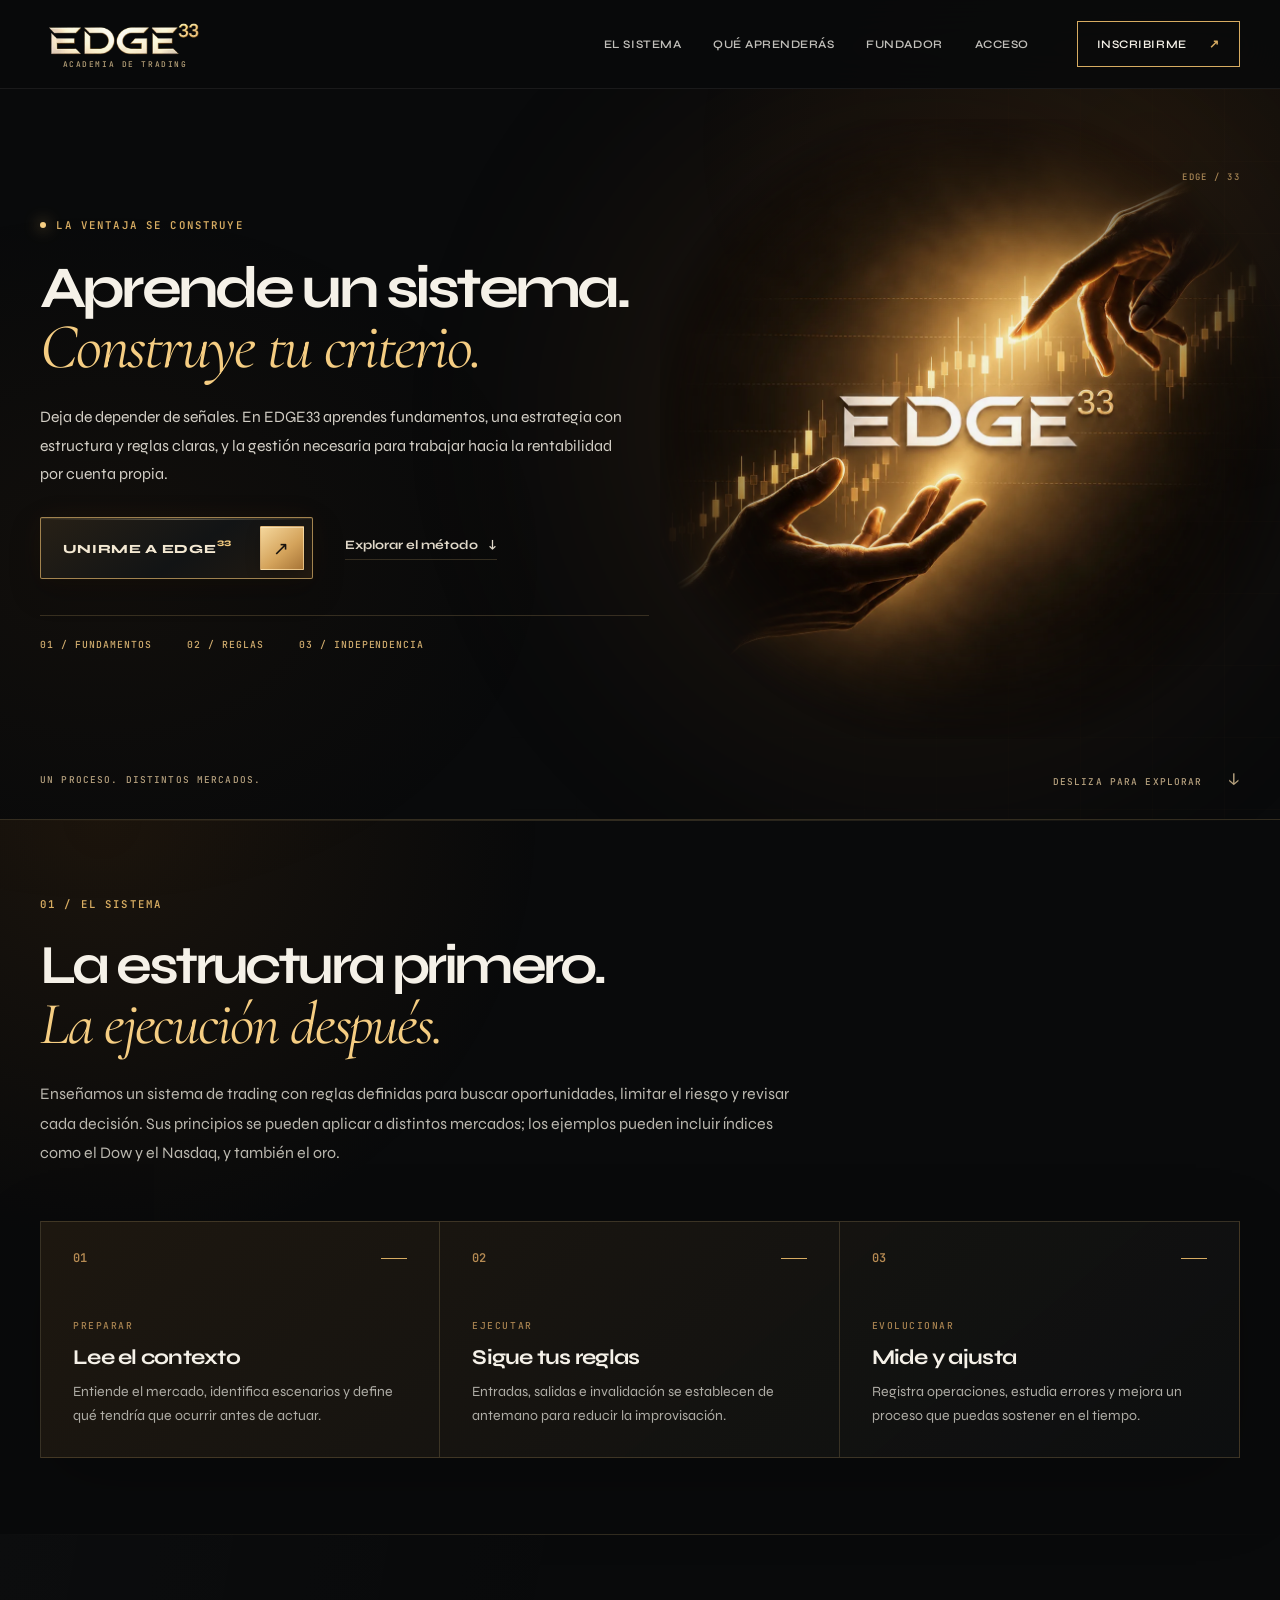
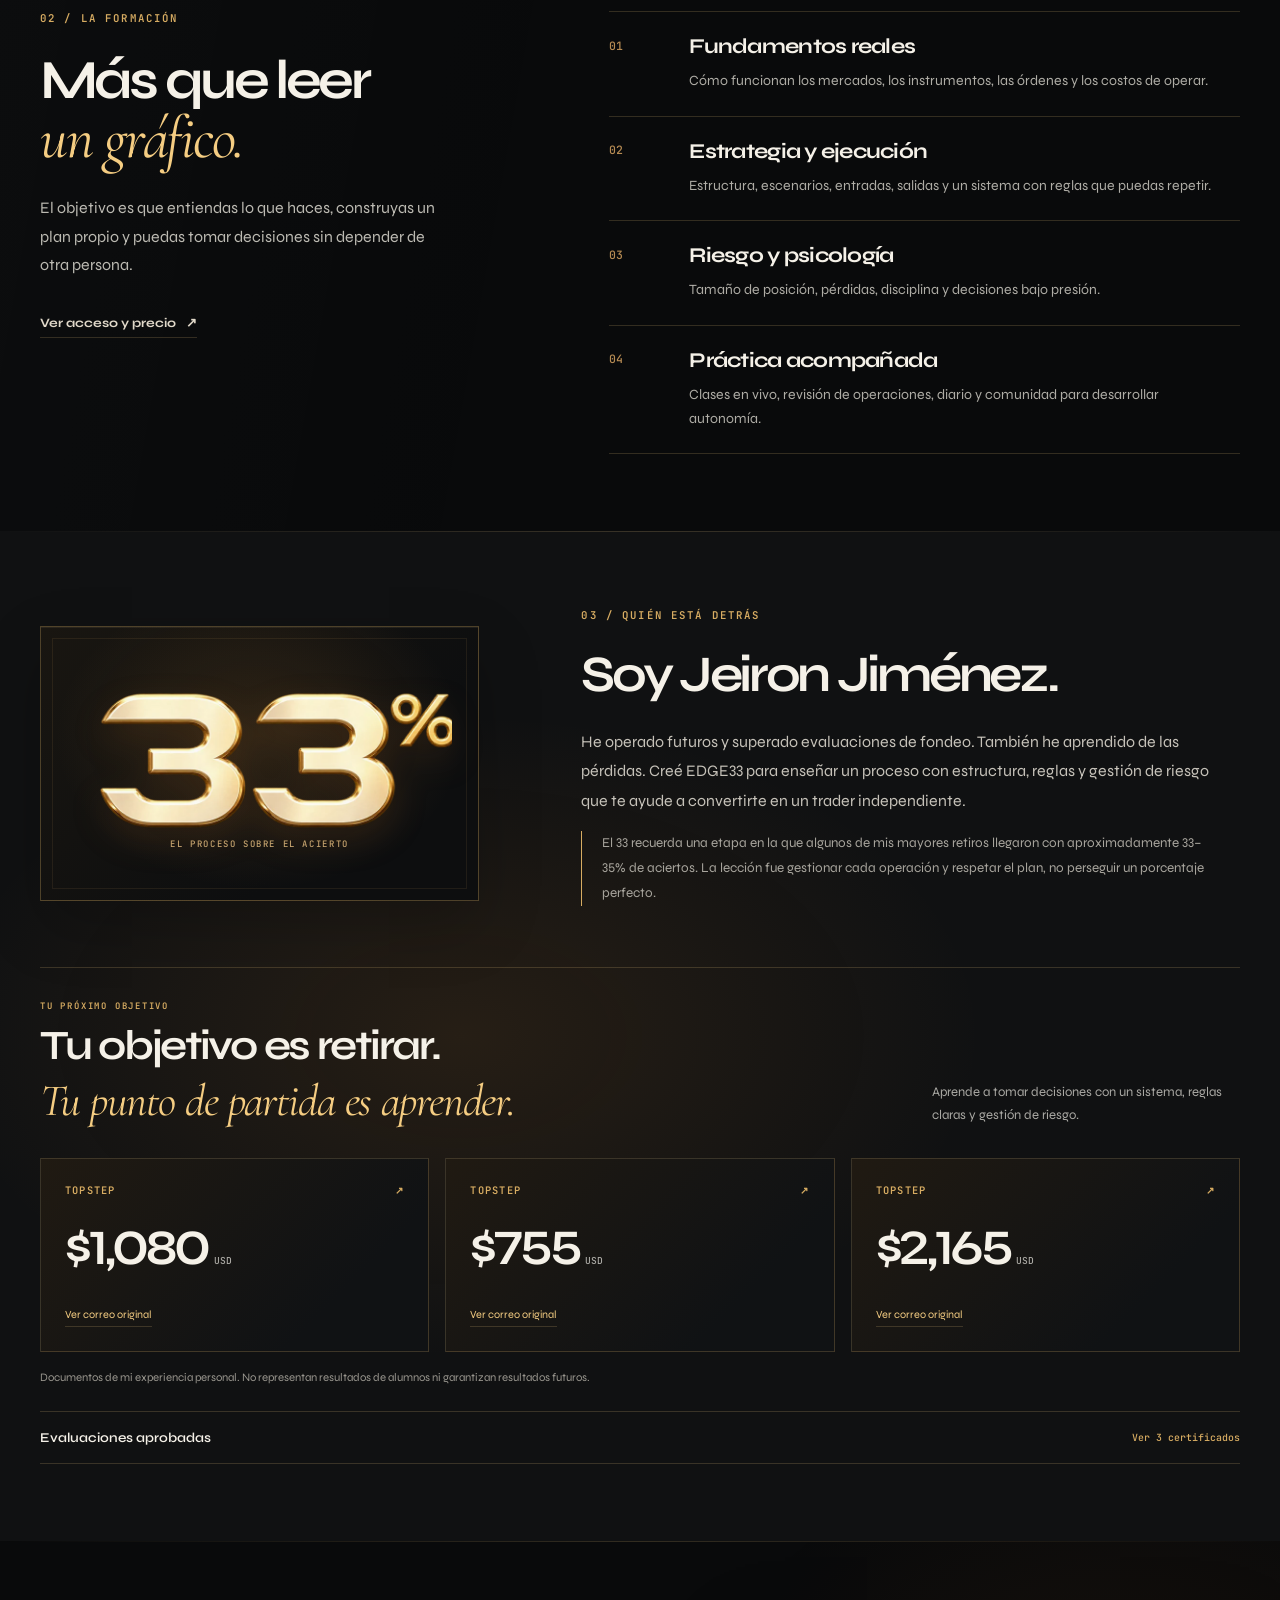
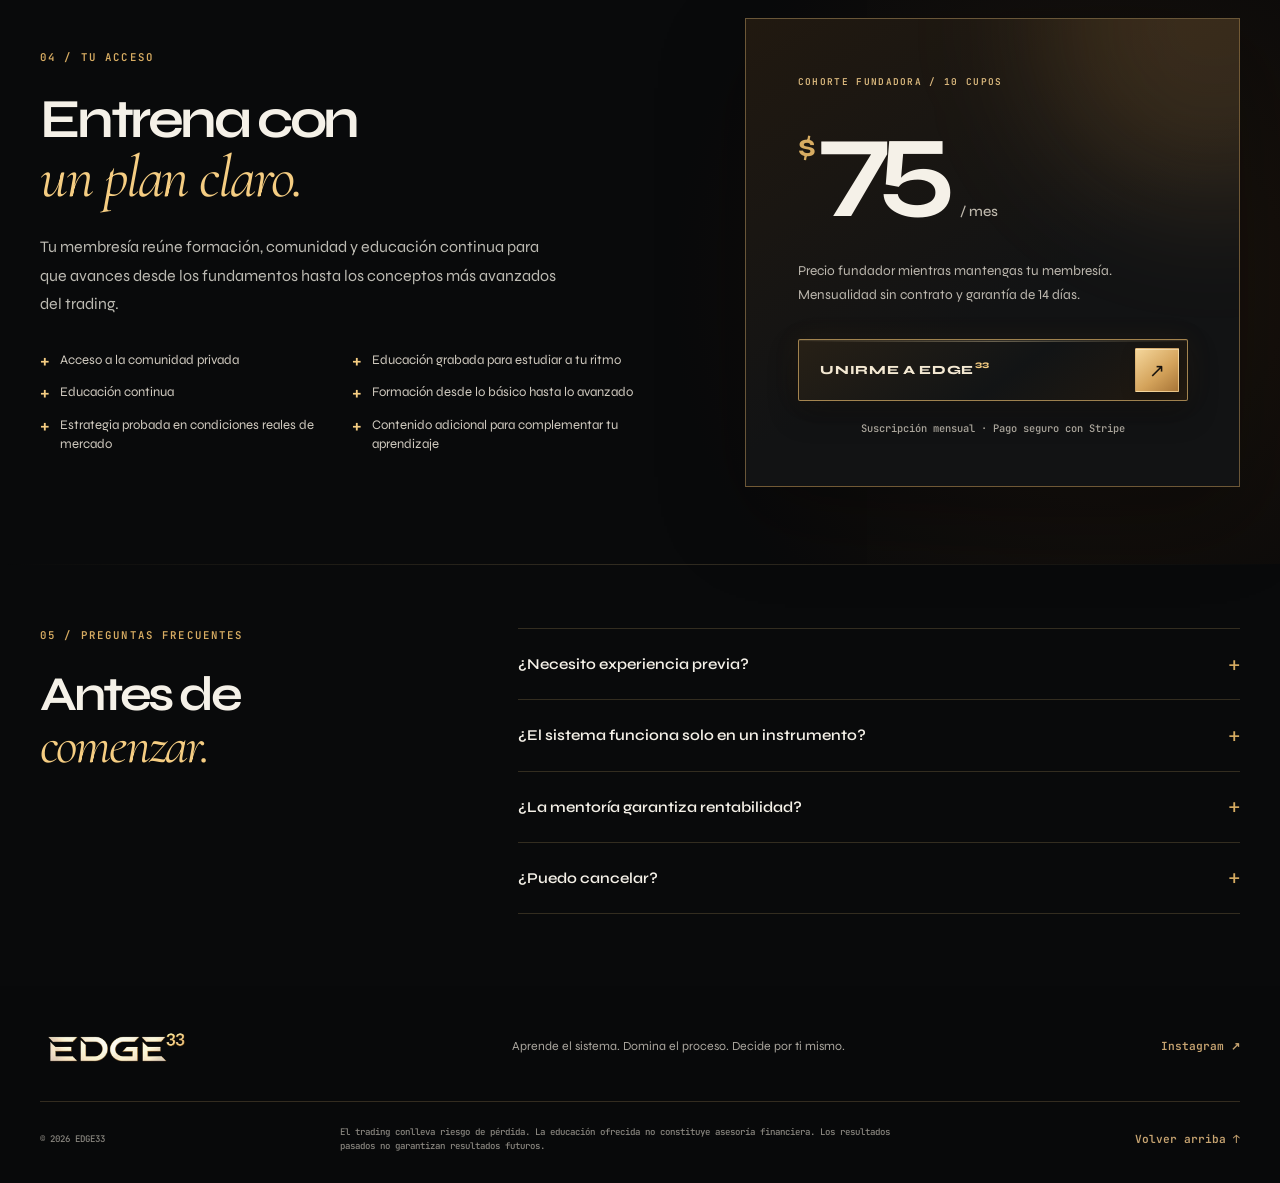
==== commit 1810849d: "Clarify the six EDGE33 membership benefits" ====
--- a/index.html
+++ b/index.html
@@ -100,7 +100,7 @@
     </div></section>
 
     <section class="access section" id="acceso" aria-labelledby="accessTitle"><div class="shell access-grid">
-      <div class="access-intro"><p class="eyebrow">04 / TU ACCESO</p><h2 id="accessTitle">Entrena con<br /><em>un plan claro.</em></h2><p>Un programa de educación, práctica y acompañamiento para construir habilidades aplicables a distintos mercados.</p><div class="access-points"><span>Curso de fundamentos a avanzado</span><span>Clases en vivo y revisión de operaciones</span><span>Comunidad privada y acompañamiento</span><span>Sistema, riesgo y diario de trading</span></div></div>
+      <div class="access-intro"><p class="eyebrow">04 / TU ACCESO</p><h2 id="accessTitle">Entrena con<br /><em>un plan claro.</em></h2><p>Tu membresía reúne formación, comunidad y educación continua para que avances desde los fundamentos hasta los conceptos más avanzados del trading.</p><div class="access-points" role="list" aria-label="Beneficios de la membresía"><span role="listitem">Acceso a la comunidad privada</span><span role="listitem">Educación grabada para estudiar a tu ritmo</span><span role="listitem">Educación continua</span><span role="listitem">Formación desde lo básico hasta lo avanzado</span><span role="listitem">Estrategia probada en condiciones reales de mercado</span><span role="listitem">Contenido adicional para complementar tu aprendizaje</span></div></div>
       <div class="price-card"><span class="price-tag">COHORTE FUNDADORA / 10 CUPOS</span><div class="price"><span>$</span>75<small>/ mes</small></div><p>Precio fundador mientras mantengas tu membresía. Mensualidad sin contrato y garantía de 14 días.</p><a class="button button-primary" href="https://buy.stripe.com/aFaeVd0llaqQ7H94c9afS00" target="_blank" rel="noopener" data-loc="price" aria-label="Unirme a EDGE33"><span class="button-label">Unirme a EDGE<sup class="brand-exponent">33</sup></span><span class="button-icon" aria-hidden="true">↗</span></a><span class="checkout-note">Suscripción mensual · Pago seguro con Stripe</span></div>
     </div></section>
 
--- a/edge33.css
+++ b/edge33.css
@@ -60,7 +60,7 @@
 .text-link:hover{border-color:var(--gold);color:var(--gold-bright)}
 .hero-proof{display:flex;flex-wrap:wrap;gap:1.2rem 2.2rem;padding-top:1.4rem;border-top:1px solid var(--line);color:#d0ac6e;font:500 .61rem var(--mono);letter-spacing:.1em}
 .hero-art{position:relative;align-self:stretch;display:flex;align-items:center;justify-content:center;min-width:0}
-.hero-art-media{position:relative;flex:none;width:min(49vw,620px);aspect-ratio:1;max-width:none;opacity:.96;-webkit-mask-image:radial-gradient(ellipse 68% 66% at center,#000 47%,transparent 100%);mask-image:radial-gradient(ellipse 68% 66% at center,#000 47%,transparent 100%)}
+.hero-art-media{position:relative;flex:none;width:min(49vw,620px);aspect-ratio:1;max-width:none;opacity:.96;-webkit-mask-image:radial-gradient(ellipse 54% 53% at center,#000 38%,rgba(0,0,0,.92) 58%,rgba(0,0,0,.48) 79%,transparent 100%);mask-image:radial-gradient(ellipse 54% 53% at center,#000 38%,rgba(0,0,0,.92) 58%,rgba(0,0,0,.48) 79%,transparent 100%)}
 .hero-art img{display:block;width:100%;height:100%;object-fit:cover;filter:saturate(.9)}
 .art-coordinate{position:absolute;right:0;color:#a98755;font:500 .56rem var(--mono);letter-spacing:.16em}
 .art-coordinate--top{top:12%}
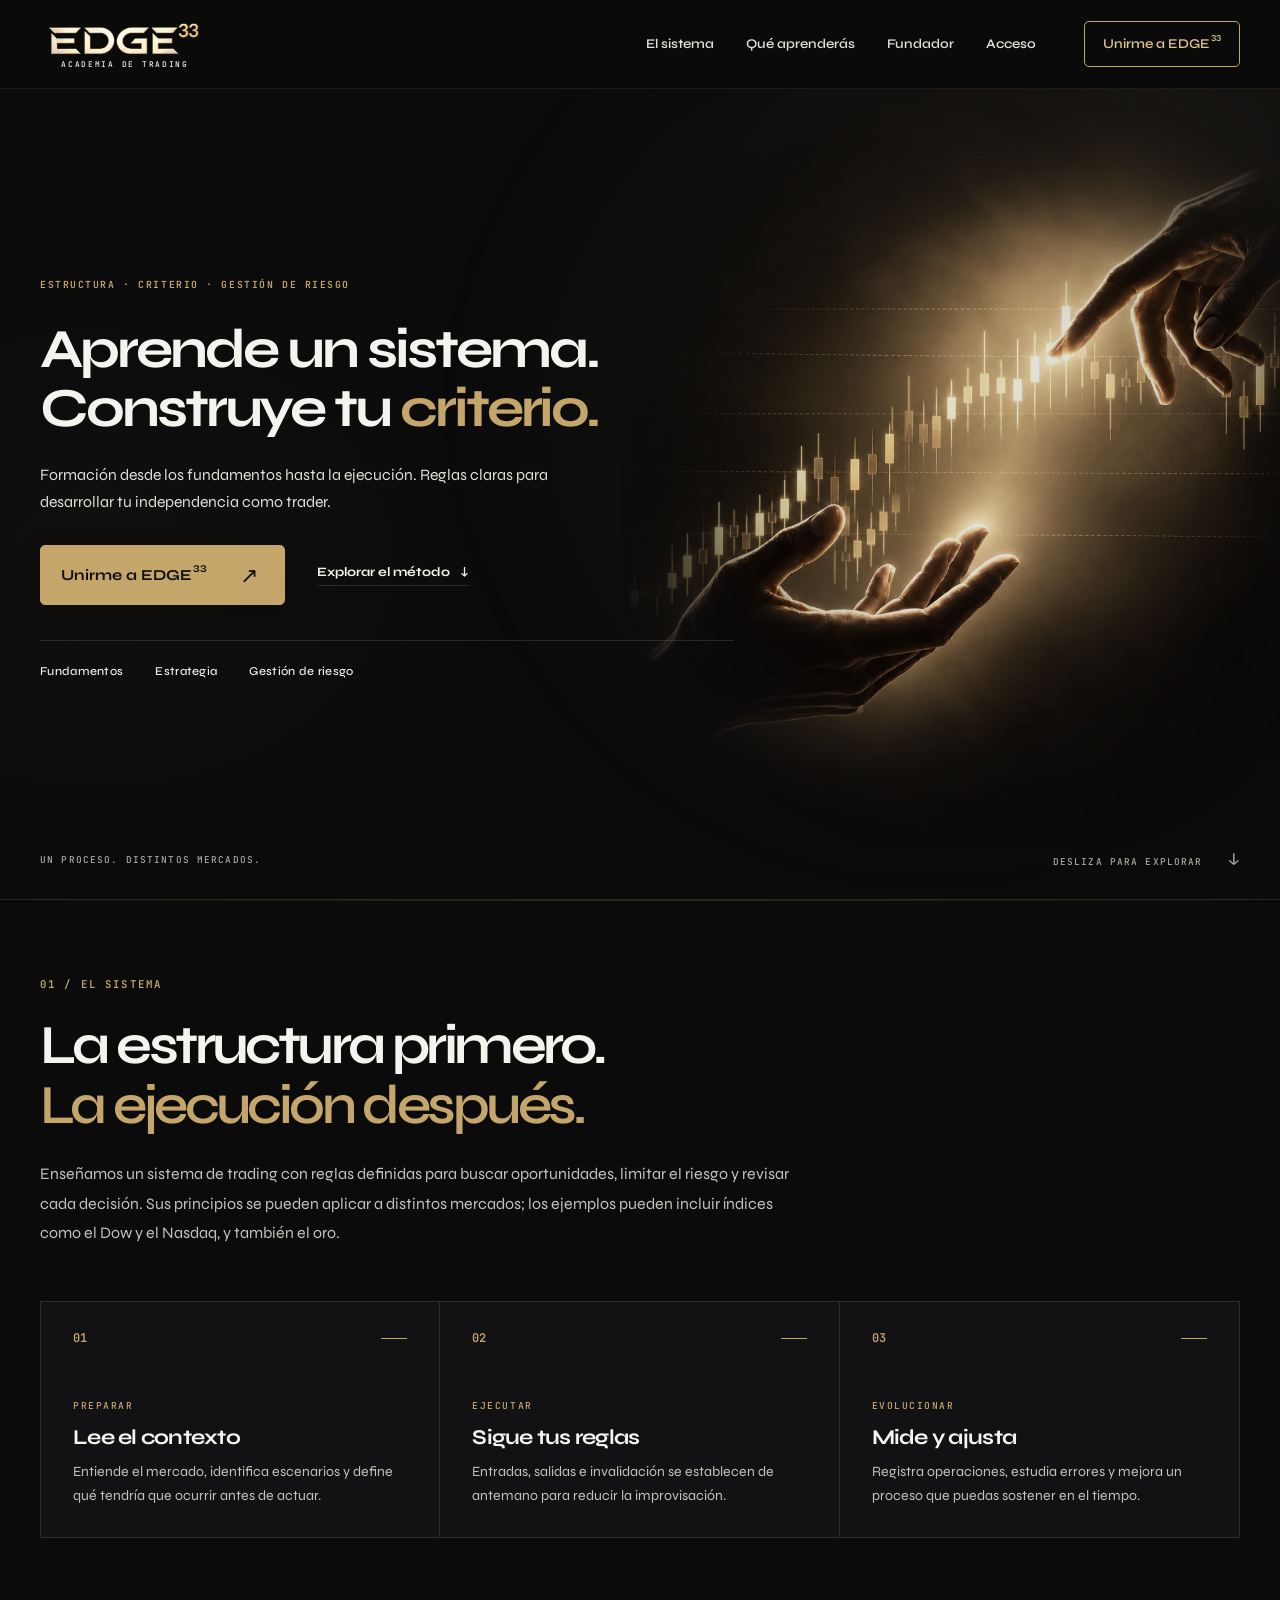
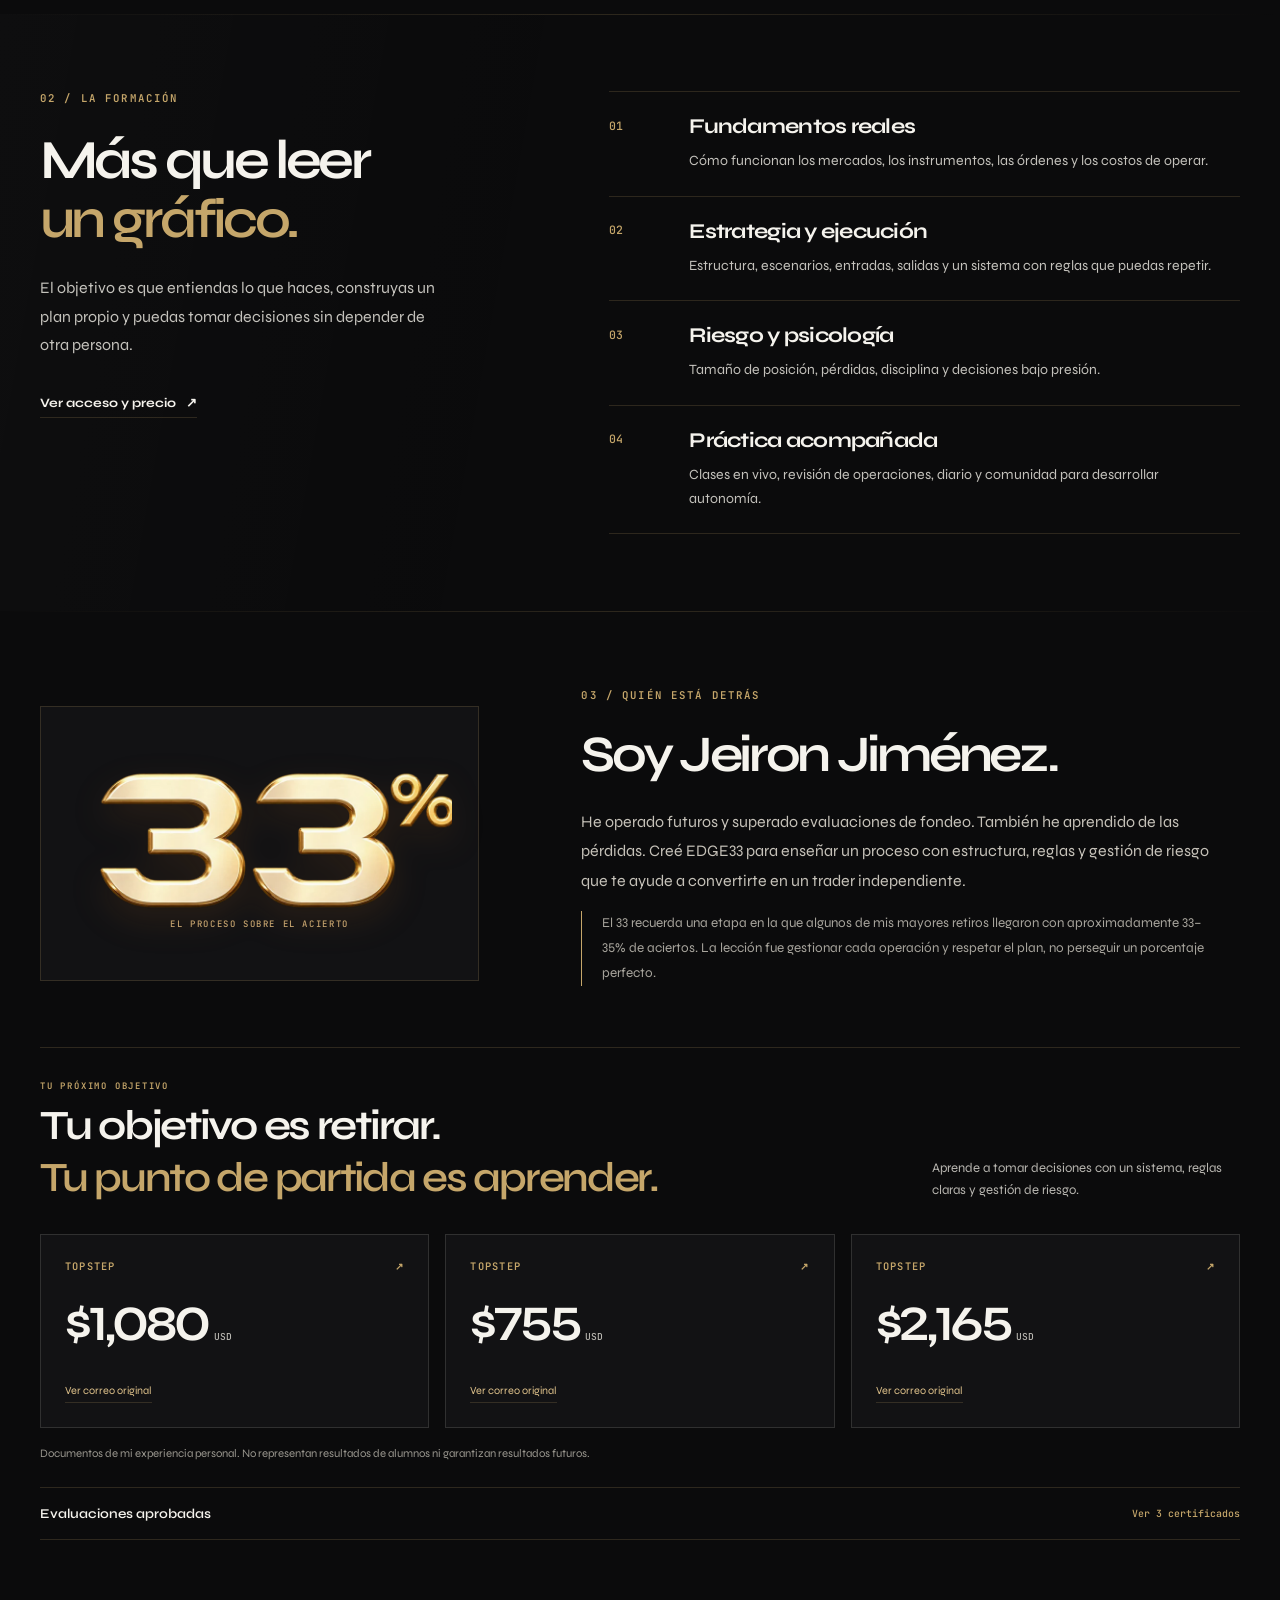
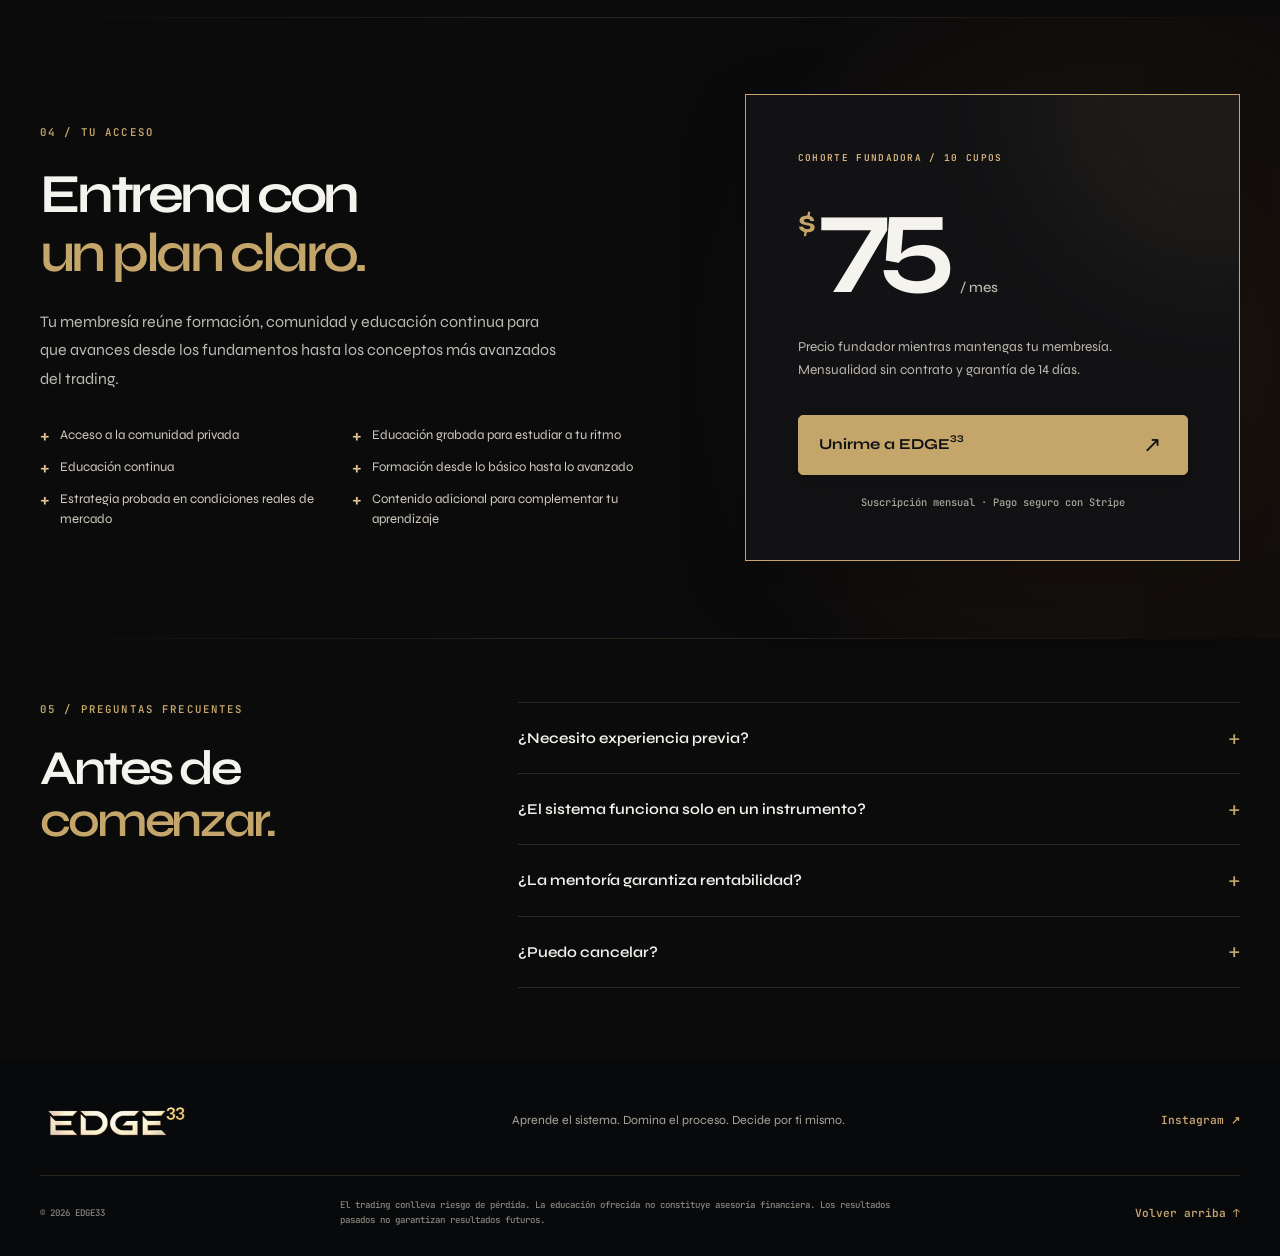
==== commit 9fca69c1: "Apply black white and champagne EDGE33 brand direction" ====
--- a/index.html
+++ b/index.html
@@ -3,7 +3,7 @@
 <head>
   <meta charset="utf-8" />
   <meta name="viewport" content="width=device-width, initial-scale=1" />
-  <meta name="theme-color" content="#090a0b" />
+  <meta name="theme-color" content="#0b0b0c" />
   <title>EDGE33 — Aprende un sistema. Construye tu criterio.</title>
   <meta name="description" content="EDGE33 es una academia de trading para aprender fundamentos, un sistema con estructura y reglas claras, gestión de riesgo y el criterio para operar de forma independiente en distintos mercados." />
   <meta name="keywords" content="EDGE33, academia de trading, sistema de trading, gestión de riesgo, trader independiente, futuros, índices, oro" />
@@ -20,8 +20,9 @@
   <link rel="icon" type="image/svg+xml" href="assets/images/edge33-favicon.svg" />
   <link rel="apple-touch-icon" href="assets/images/edge33-apple-touch-icon.png" />
   <link rel="preload" href="assets/fonts/syne-latin.woff2" as="font" type="font/woff2" crossorigin />
-  <link rel="preload" href="assets/images/edge33-trading-concept.webp" as="image" fetchpriority="high" />
+  <link rel="preload" href="assets/images/edge33-hands-champagne.webp" as="image" fetchpriority="high" />
   <link rel="stylesheet" href="edge33.css" />
+  <link rel="stylesheet" href="edge33-champagne.css" />
 </head>
 <body>
   <a class="skip-link" href="#contenido">Saltar al contenido</a>
@@ -29,7 +30,7 @@
     <div class="shell header-inner">
       <a class="brand" href="#inicio" aria-label="EDGE33, ir al inicio"><picture><source srcset="assets/images/edge33-wordmark.webp" type="image/webp" /><img src="assets/images/edge33-wordmark.png" width="1800" height="390" alt="EDGE33" /></picture><span>ACADEMIA DE TRADING</span></a>
       <nav class="desktop-nav" aria-label="Navegación principal"><a href="#sistema">El sistema</a><a href="#programa">Qué aprenderás</a><a href="#fundador">Fundador</a><a href="#acceso">Acceso</a></nav>
-      <a class="header-cta" href="https://buy.stripe.com/aFaeVd0llaqQ7H94c9afS00" target="_blank" rel="noopener" data-loc="header">Inscribirme <span aria-hidden="true">↗</span></a>
+      <a class="header-cta" href="https://buy.stripe.com/aFaeVd0llaqQ7H94c9afS00" target="_blank" rel="noopener" data-loc="header">Unirme a EDGE<sup class="brand-exponent">33</sup></a>
       <button class="menu-toggle" id="menuToggle" type="button" aria-label="Abrir menú" aria-controls="mobileNav" aria-expanded="false"><span></span><span></span></button>
     </div>
     <nav class="mobile-nav" id="mobileNav" aria-label="Navegación móvil" hidden><a href="#sistema">El sistema</a><a href="#programa">Qué aprenderás</a><a href="#fundador">Fundador</a><a href="#acceso">Acceso</a><a href="https://buy.stripe.com/aFaeVd0llaqQ7H94c9afS00" target="_blank" rel="noopener" data-loc="menu">Inscribirme a EDGE33 ↗</a></nav>
@@ -40,17 +41,17 @@
       <div class="hero-glow" aria-hidden="true"></div>
       <div class="shell hero-grid">
         <div class="hero-copy">
-          <p class="eyebrow"><span class="status-dot"></span> LA VENTAJA SE CONSTRUYE</p>
-          <h1 id="heroTitle">Aprende un sistema.<br /><em>Construye tu criterio.</em></h1>
-          <p class="hero-lead">Deja de depender de señales. En EDGE33 aprendes fundamentos, una estrategia con estructura y reglas claras, y la gestión necesaria para trabajar hacia la rentabilidad por cuenta propia.</p>
+          <p class="eyebrow">ESTRUCTURA · CRITERIO · GESTIÓN DE RIESGO</p>
+          <h1 id="heroTitle">Aprende un sistema.<br />Construye tu <span class="hero-highlight">criterio.</span></h1>
+          <p class="hero-lead">Formación desde los fundamentos hasta la ejecución. Reglas claras para desarrollar tu independencia como trader.</p>
           <div class="hero-actions"><a class="button button-primary" href="https://buy.stripe.com/aFaeVd0llaqQ7H94c9afS00" target="_blank" rel="noopener" data-loc="hero" aria-label="Unirme a EDGE33"><span class="button-label">Unirme a EDGE<sup class="brand-exponent">33</sup></span><span class="button-icon" aria-hidden="true">↗</span></a><a class="text-link" href="#sistema">Explorar el método <span aria-hidden="true">↓</span></a></div>
-          <div class="hero-proof" aria-label="Pilares de la formación"><span>01 / FUNDAMENTOS</span><span>02 / REGLAS</span><span>03 / INDEPENDENCIA</span></div>
+          <div class="hero-proof" aria-label="Pilares de la formación"><span>Fundamentos</span><span>Estrategia</span><span>Gestión de riesgo</span></div>
         </div>
         <div class="hero-art">
           <!-- Arte + neón que recorre las velas: las capas usan una máscara con
                solo las velas (edge33-candles-mask), así el brillo nunca toca manos ni texto. -->
           <div class="hero-art-media" id="heroArt">
-            <img src="assets/images/edge33-trading-concept.webp" width="1254" height="1254" alt="Logo EDGE33 entre dos manos iluminadas y un gráfico de velas doradas" fetchpriority="high" />
+            <img src="assets/images/edge33-hands-champagne.webp" width="1254" height="1254" alt="Dos manos iluminadas en dorado champán alrededor de un gráfico de velas" fetchpriority="high" />
             <span class="candle-glow" aria-hidden="true"></span>
             <span class="candle-neon candle-neon--halo" aria-hidden="true"></span>
             <span class="candle-neon" aria-hidden="true"></span>
--- a/edge33-champagne.css
+++ b/edge33-champagne.css
@@ -0,0 +1,51 @@
+/* Dirección de marca: negro, blanco cálido y dorado champán. */
+:root{--black:#0b0b0c;--panel:#121214;--panel-light:#18181b;--white:#f5f3ed;--muted:#b8b6b0;--gold:#c5a66a;--gold-bright:#dfc28b;--line:rgba(197,166,106,.19)}
+body::before{background:radial-gradient(ellipse 48vw 38vw at 90% 16%,rgba(197,166,106,.065),transparent 76%),radial-gradient(ellipse 46vw 36vw at 8% 62%,rgba(197,166,106,.035),transparent 76%)}
+.site-header{background:rgba(11,11,12,.9)}
+.site-header.scrolled{background:rgba(11,11,12,.97)}
+.brand>span{color:var(--white);letter-spacing:.22em}
+.desktop-nav a{color:#e0ded8;text-transform:none;font-size:.83rem;letter-spacing:0}
+.header-cta{padding:.85rem 1.15rem;border-radius:5px;color:var(--gold-bright);text-transform:none;letter-spacing:0;font-size:.84rem}
+.header-cta::after{display:none}
+.header-cta:hover .brand-exponent{color:inherit}
+.hero::before{background:linear-gradient(90deg,rgba(245,243,237,.04) 1px,transparent 1px),linear-gradient(rgba(245,243,237,.04) 1px,transparent 1px);background-size:84px 84px;opacity:.3}
+.hero-glow{background:radial-gradient(circle,rgba(197,166,106,.14),rgba(197,166,106,.035) 38%,transparent 69%)}
+.hero-grid{grid-template-columns:minmax(0,1.18fr) minmax(0,.82fr);gap:1.5rem;min-height:640px}
+.hero-copy{padding:4rem 0 3rem}
+.hero-copy .eyebrow{font-size:.61rem;letter-spacing:.16em;line-height:1.8}
+.hero-copy h1{position:relative;width:max-content;max-width:76vw;font-size:clamp(3rem,4.3vw,4.8rem);letter-spacing:-.055em;line-height:1.08;white-space:nowrap}
+.hero-highlight{color:var(--gold)}
+.hero-lead{max-width:560px;color:#e0ded8;line-height:1.7}
+.hero-art-media{width:min(60vw,760px);opacity:.88;mask-image:radial-gradient(ellipse 53% 53% at center,#000 34%,rgba(0,0,0,.9) 59%,rgba(0,0,0,.4) 79%,transparent 100%);-webkit-mask-image:radial-gradient(ellipse 53% 53% at center,#000 34%,rgba(0,0,0,.9) 59%,rgba(0,0,0,.4) 79%,transparent 100%)}
+.hero-art img{filter:saturate(.72)}
+.art-coordinate{display:none}
+.candle-glow{opacity:.25}
+.candle-neon{opacity:.35}
+.hero-proof{color:var(--white);font:500 .75rem var(--display);letter-spacing:.025em;border-color:rgba(245,243,237,.13);gap:1rem 2rem}
+.hero-bottom{color:#aaa8a1}
+.button{border-radius:5px;min-height:60px;padding:.7rem 1.25rem;gap:1.7rem;text-transform:none;font:700 .95rem var(--display);letter-spacing:0}
+.button::before{display:none}
+.button-primary{background:var(--gold);color:#111113;border-color:var(--gold);box-shadow:0 8px 24px rgba(0,0,0,.18);animation:none}
+.button-primary::after{display:none}
+.button-primary:hover{background:#d3b679;border-color:#d3b679;box-shadow:0 10px 26px rgba(0,0,0,.24)}
+.button-primary .brand-exponent{color:inherit}
+.button-icon{width:30px;height:30px;border:0;background:transparent;box-shadow:none;color:inherit;font-size:1.4rem}
+.button:hover .button-icon{background:transparent;transform:translateX(3px)}
+.text-link{color:var(--white)}
+h2 em,.experience-title>em{font-family:var(--display);font-style:normal;font-weight:600;font-size:1em;line-height:inherit;color:var(--gold);letter-spacing:inherit}
+.system,.founder{background:var(--black)}
+.system-flow{background:var(--panel);border-color:rgba(245,243,237,.12);box-shadow:none}
+.flow-step{border-color:rgba(245,243,237,.12)}
+.flow-index,.flow-label,.program-list article>span{color:var(--gold)}
+.flow-step p,.program-list p,.section-heading>p:last-child,.program-intro>p:not(.eyebrow){color:#c4c2bc}
+.founder-mark{background:var(--panel);border-color:var(--line);box-shadow:none}
+.founder-mark::before{display:none}
+.founder-note{border-color:var(--gold)}
+.price-card{background:var(--panel);border-color:var(--gold);box-shadow:0 22px 64px rgba(0,0,0,.2)}
+.price-card::before{background:rgba(197,166,106,.07)}
+.evidence-card{background:var(--panel);border-color:rgba(245,243,237,.13)}
+.evidence-card:hover{background:var(--panel-light)}
+.access-points>span,.faq-list details{border-color:rgba(245,243,237,.13)}
+@media(max-width:1080px){.hero-copy h1{font-size:clamp(2.8rem,4.4vw,4.1rem)}.header-inner{gap:1rem}.desktop-nav{gap:.8rem}.desktop-nav a{font-size:.72rem}.hero-art-media{width:65vw}}
+@media(max-width:820px){.hero-grid{min-height:0;gap:0}.hero-copy{padding-top:3.5rem}.hero-copy h1{width:auto;max-width:100%;white-space:normal;font-size:clamp(2.7rem,7.4vw,4.4rem)}.hero-art-media{width:min(100%,660px)}.hero-art{margin:-1rem auto;min-height:330px}.hero-proof{font-size:.7rem}.hero-copy .eyebrow{font-size:.58rem}.experience-title>em{margin-top:.25em}}
+@media(max-width:520px){.hero-copy h1{font-size:clamp(2.3rem,9.5vw,3.3rem)}.hero-copy{padding-top:3rem}.hero-copy .eyebrow{font-size:.5rem;letter-spacing:.08em}.hero-lead{font-size:.95rem}.hero-art{min-height:280px}.hero-proof{gap:.7rem 1rem;font-size:.65rem}.hero-actions{margin-bottom:1.8rem}.button{font-size:.88rem}.brand img,.brand picture{width:145px}.brand>span{font-size:.45rem}.experience-title>em{font-size:.9em}}
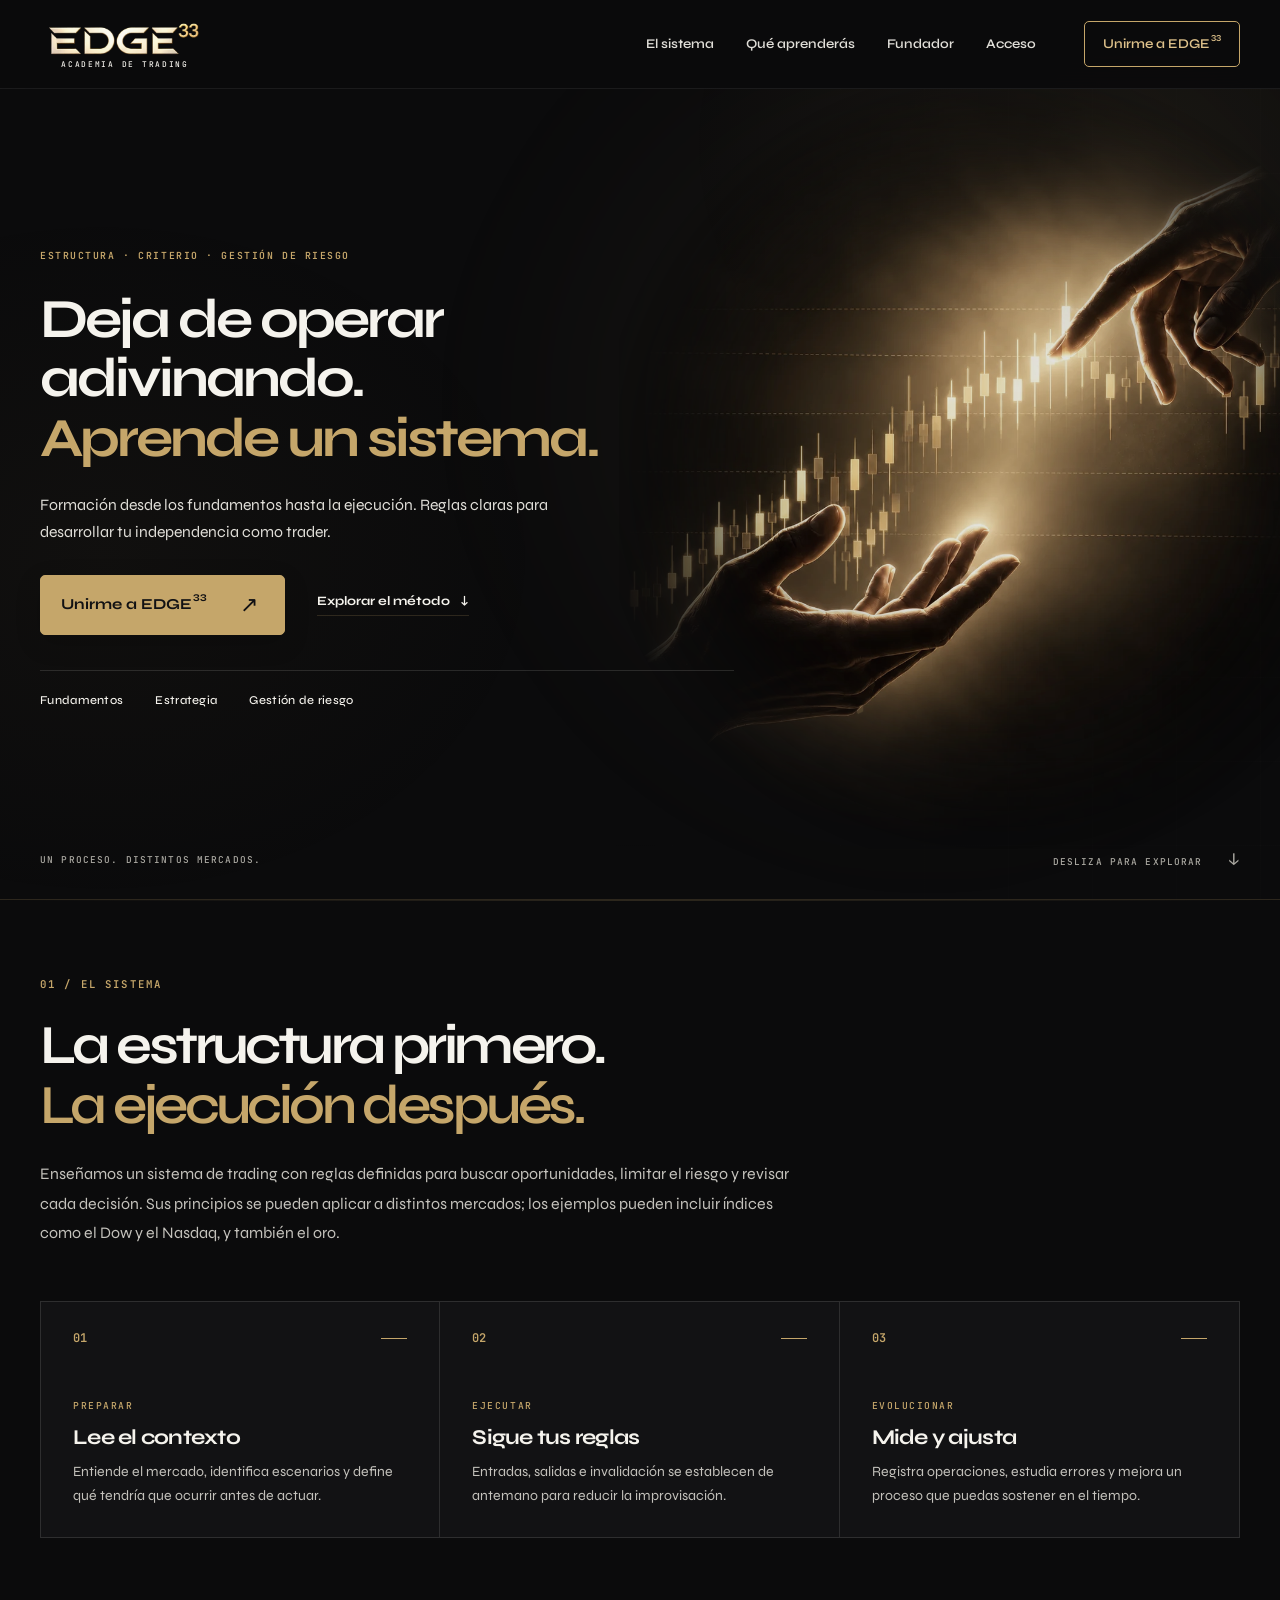
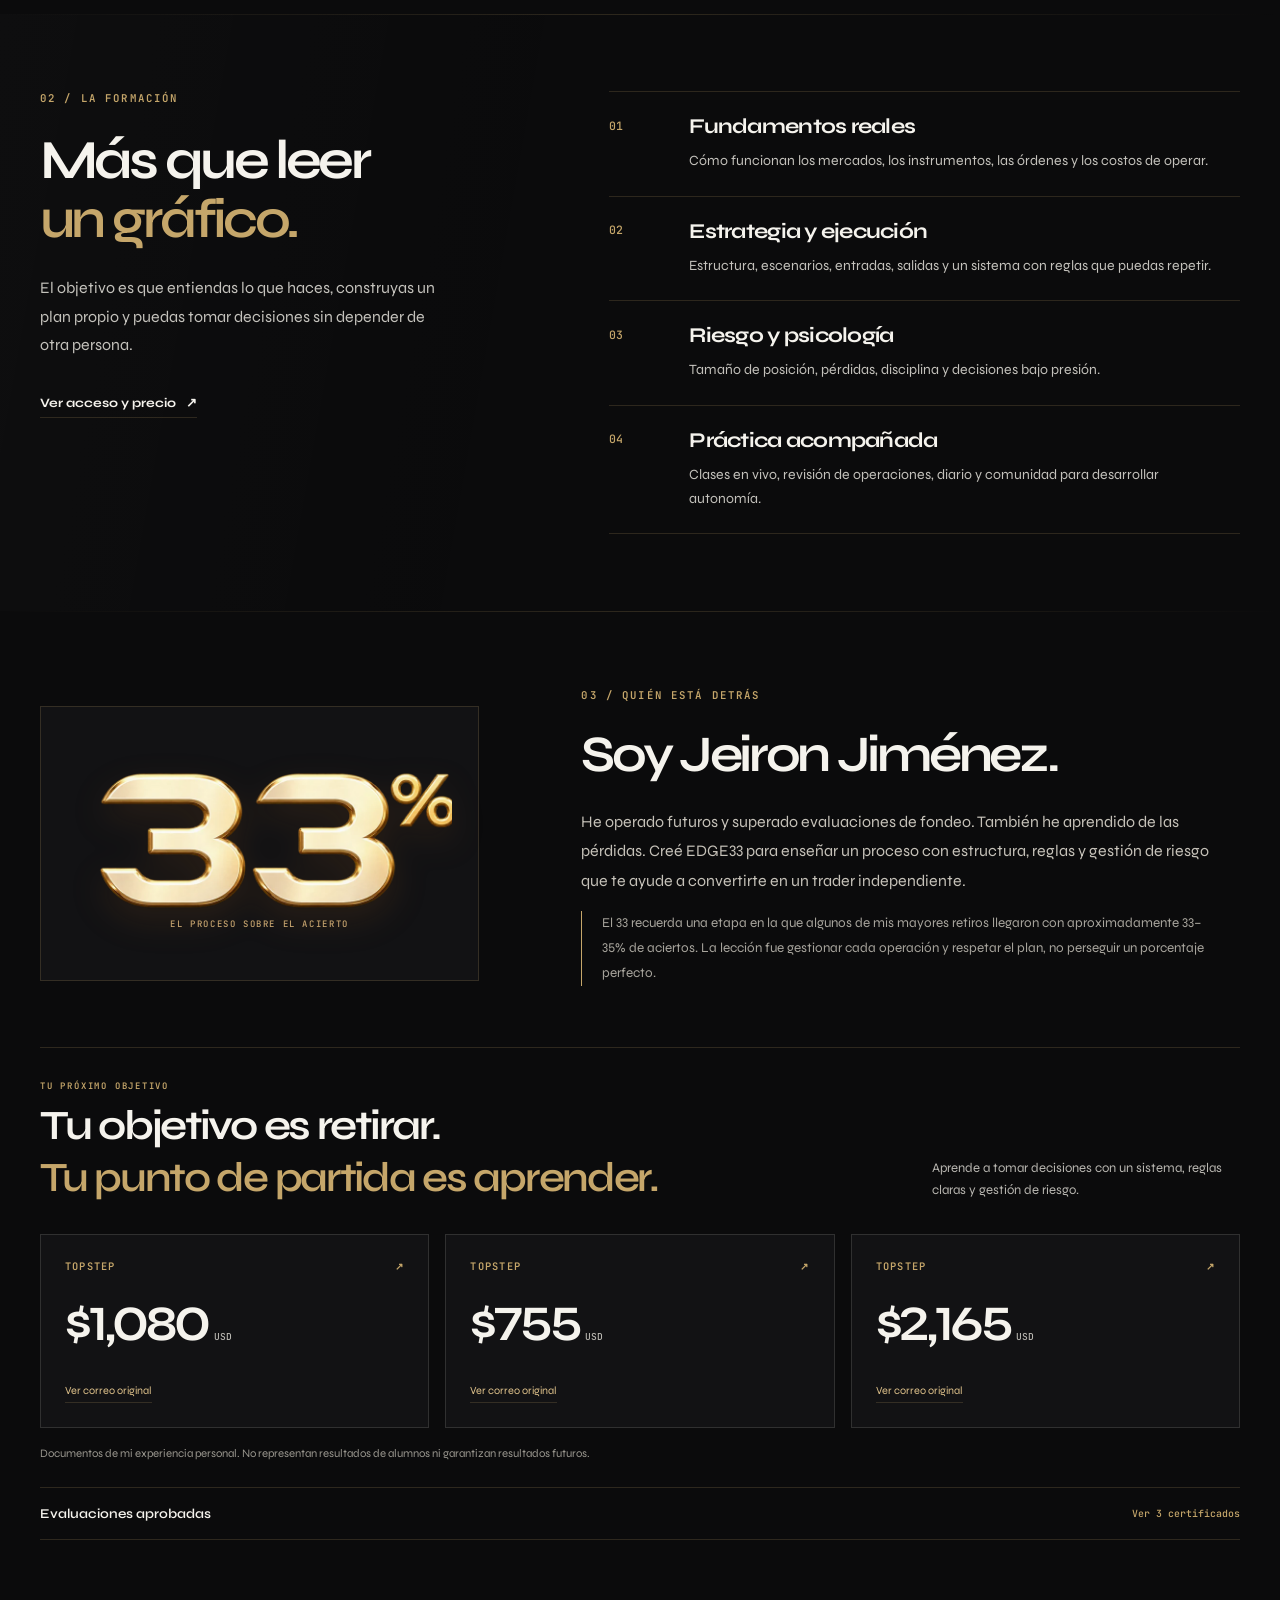
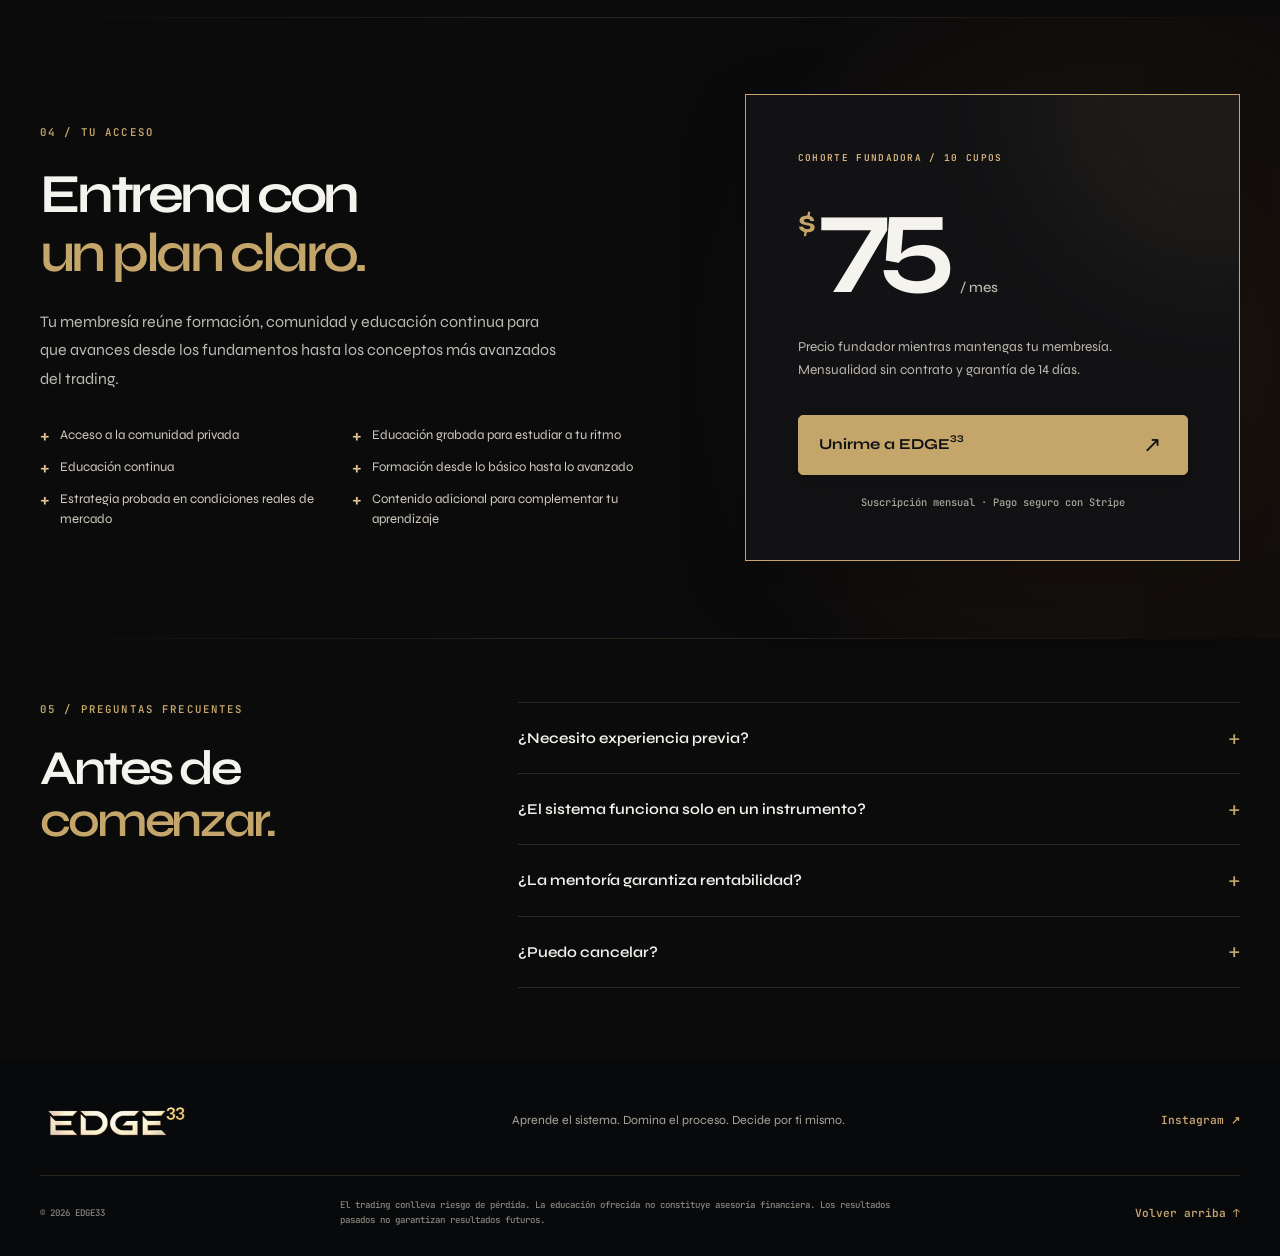
==== commit f7539532: "Sharpen EDGE33 hero headline around rules-based trading" ====
--- a/index.html
+++ b/index.html
@@ -4,11 +4,11 @@
   <meta charset="utf-8" />
   <meta name="viewport" content="width=device-width, initial-scale=1" />
   <meta name="theme-color" content="#0b0b0c" />
-  <title>EDGE33 — Aprende un sistema. Construye tu criterio.</title>
+  <title>EDGE33 — Deja de operar adivinando. Aprende un sistema.</title>
   <meta name="description" content="EDGE33 es una academia de trading para aprender fundamentos, un sistema con estructura y reglas claras, gestión de riesgo y el criterio para operar de forma independiente en distintos mercados." />
   <meta name="keywords" content="EDGE33, academia de trading, sistema de trading, gestión de riesgo, trader independiente, futuros, índices, oro" />
   <meta property="og:type" content="website" />
-  <meta property="og:title" content="EDGE33 — Tu ventaja está en el proceso" />
+  <meta property="og:title" content="EDGE33 — Deja de operar adivinando. Aprende un sistema." />
   <meta property="og:description" content="Fundamentos, reglas claras y gestión de riesgo para formar traders independientes." />
   <link rel="canonical" href="https://edge33.net/" />
   <meta property="og:url" content="https://edge33.net/" />
@@ -42,7 +42,7 @@
       <div class="shell hero-grid">
         <div class="hero-copy">
           <p class="eyebrow">ESTRUCTURA · CRITERIO · GESTIÓN DE RIESGO</p>
-          <h1 id="heroTitle">Aprende un sistema.<br />Construye tu <span class="hero-highlight">criterio.</span></h1>
+          <h1 id="heroTitle">Deja de operar<br />adivinando.<br /><span class="hero-highlight">Aprende un sistema.</span></h1>
           <p class="hero-lead">Formación desde los fundamentos hasta la ejecución. Reglas claras para desarrollar tu independencia como trader.</p>
           <div class="hero-actions"><a class="button button-primary" href="https://buy.stripe.com/aFaeVd0llaqQ7H94c9afS00" target="_blank" rel="noopener" data-loc="hero" aria-label="Unirme a EDGE33"><span class="button-label">Unirme a EDGE<sup class="brand-exponent">33</sup></span><span class="button-icon" aria-hidden="true">↗</span></a><a class="text-link" href="#sistema">Explorar el método <span aria-hidden="true">↓</span></a></div>
           <div class="hero-proof" aria-label="Pilares de la formación"><span>Fundamentos</span><span>Estrategia</span><span>Gestión de riesgo</span></div>
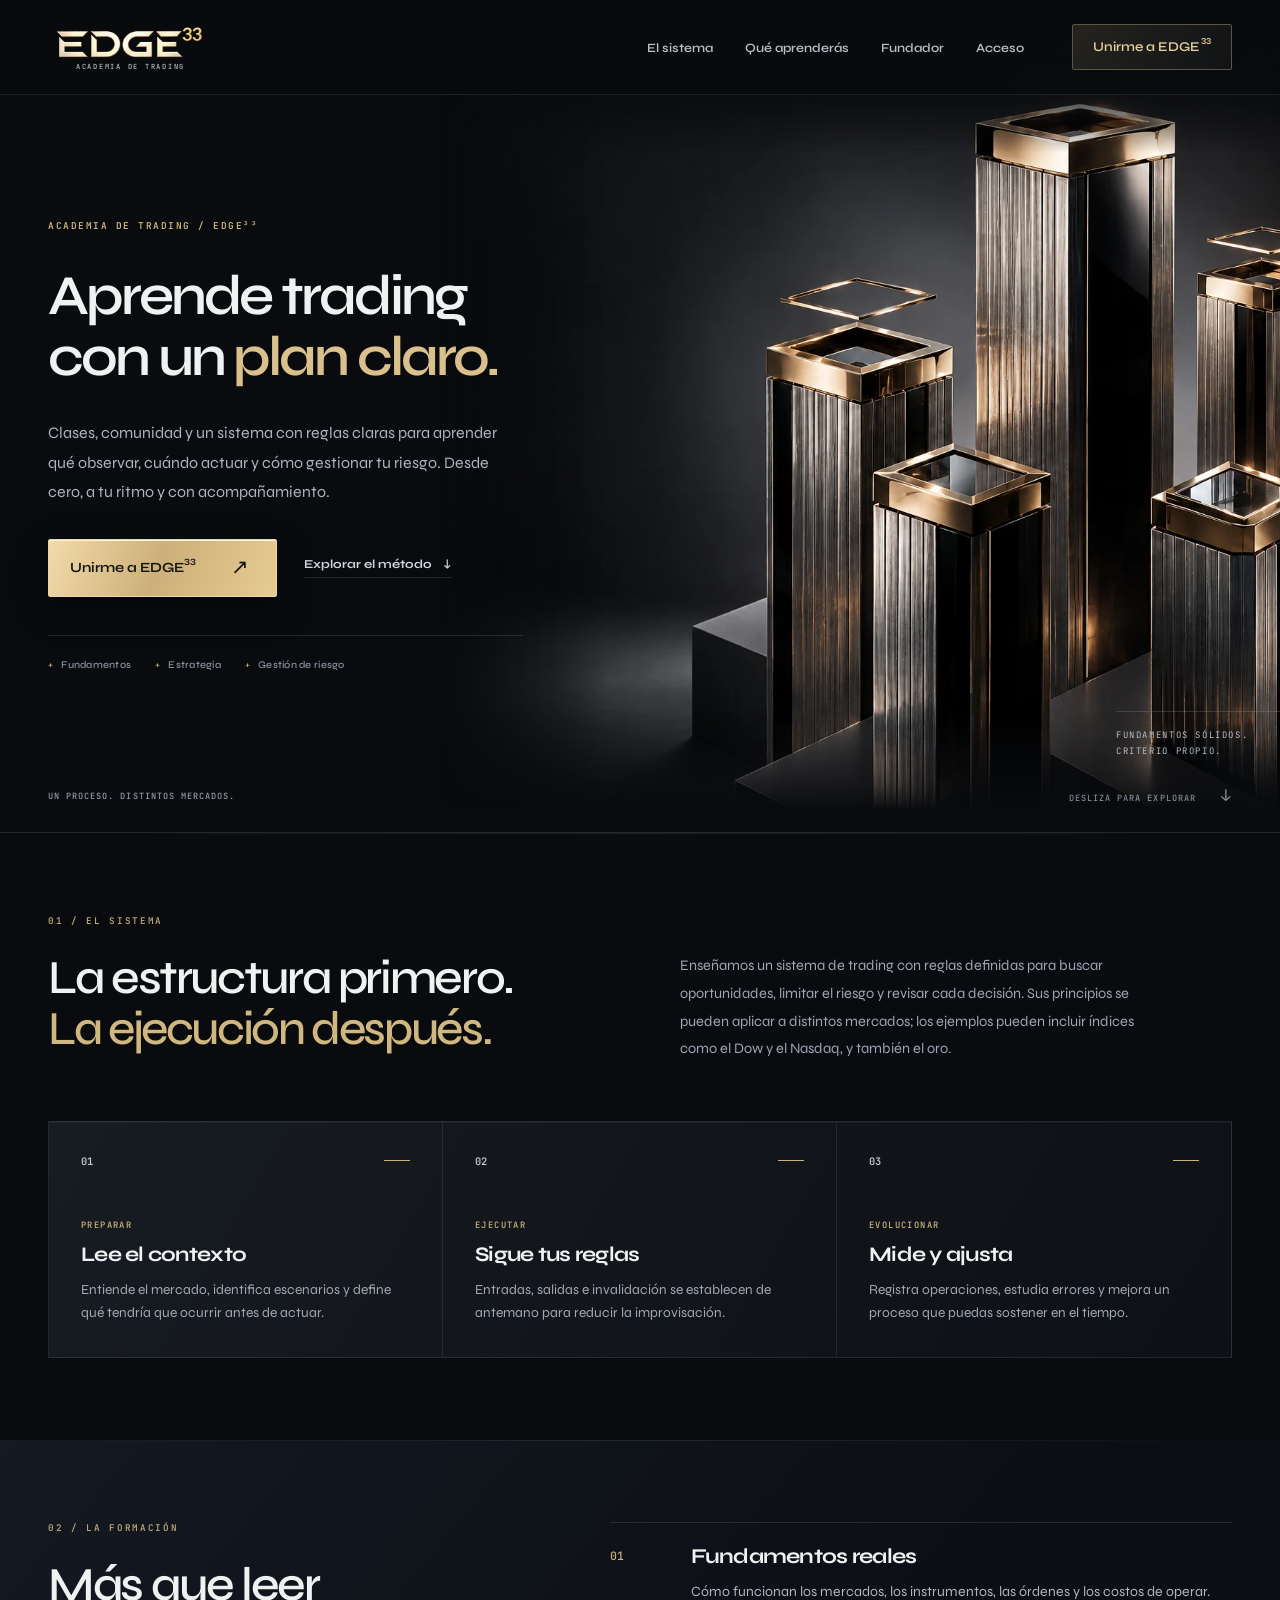
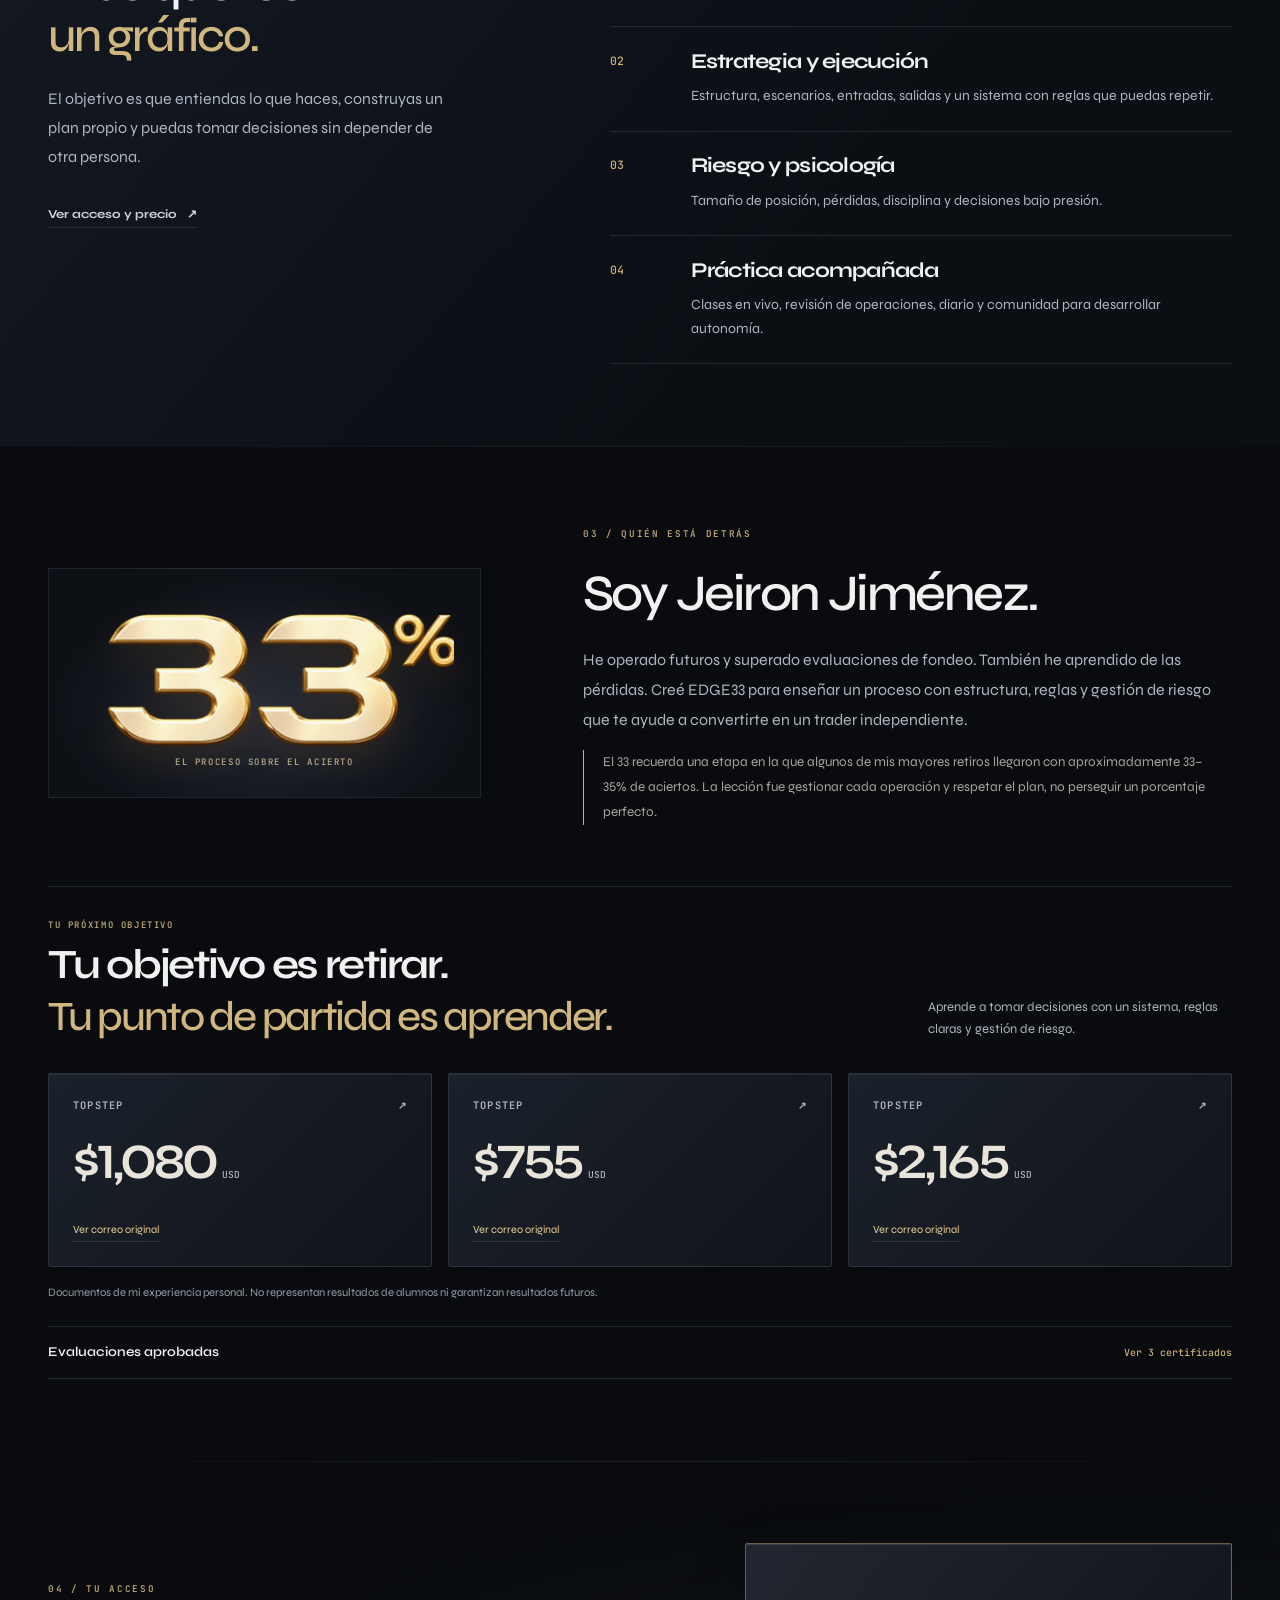
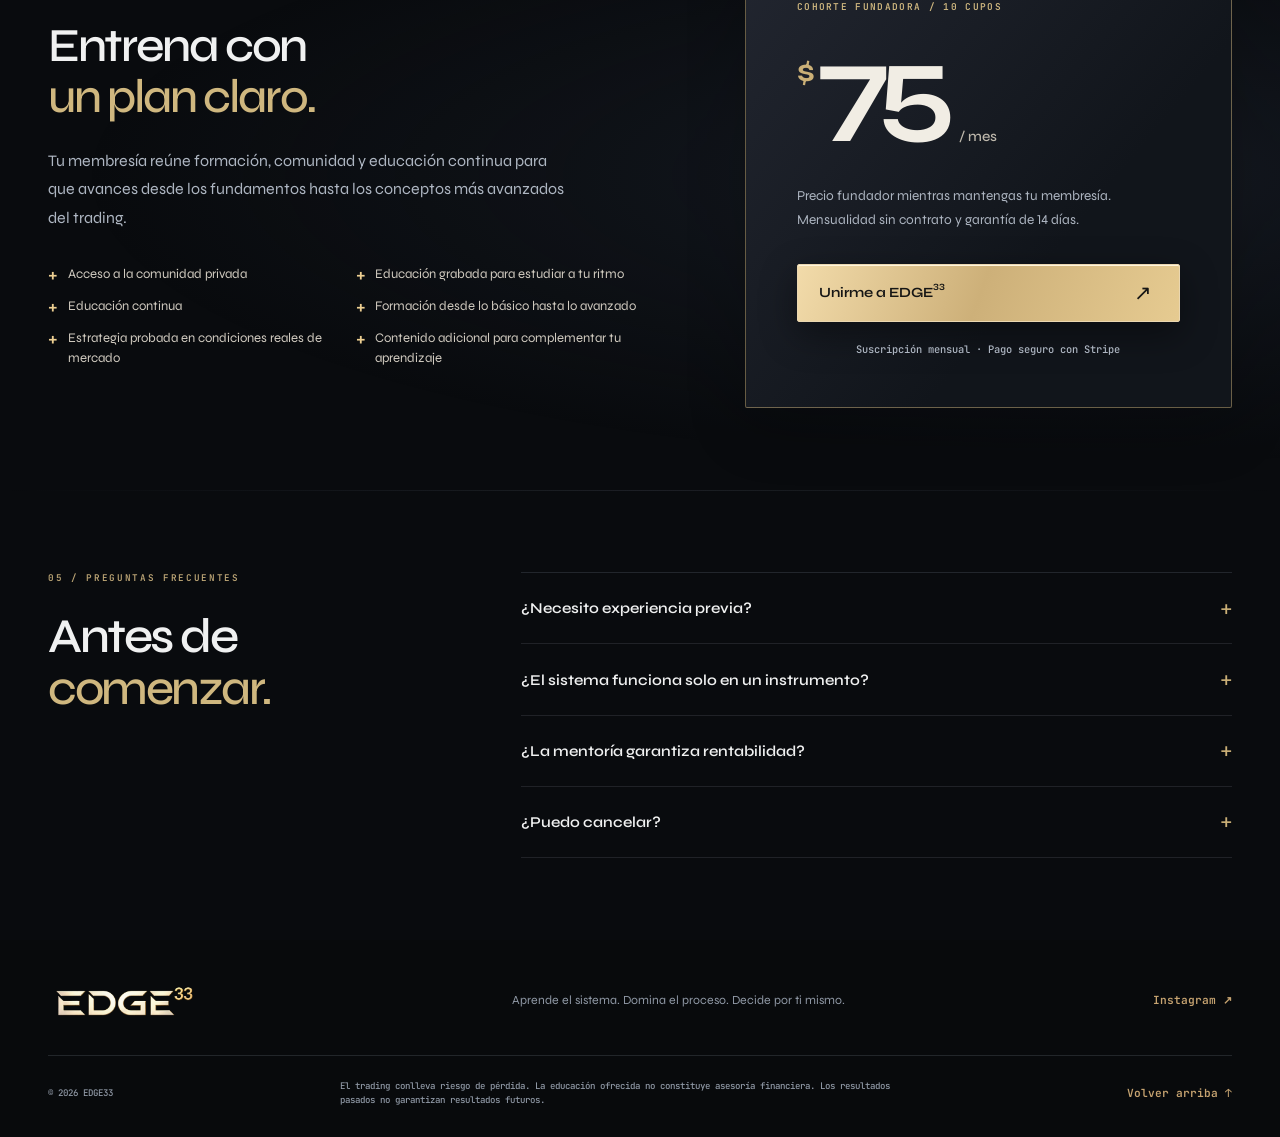
==== commit 1ad693da: "Publish approved EDGE33 structural metal design and Lucid certificate" ====
--- a/index.html
+++ b/index.html
@@ -3,26 +3,28 @@
 <head>
   <meta charset="utf-8" />
   <meta name="viewport" content="width=device-width, initial-scale=1" />
-  <meta name="theme-color" content="#0b0b0c" />
-  <title>EDGE33 — Deja de operar adivinando. Aprende un sistema.</title>
+  <meta name="theme-color" content="#090b0e" />
+  <title>EDGE33 — Aprende trading con un plan claro.</title>
   <meta name="description" content="EDGE33 es una academia de trading para aprender fundamentos, un sistema con estructura y reglas claras, gestión de riesgo y el criterio para operar de forma independiente en distintos mercados." />
   <meta name="keywords" content="EDGE33, academia de trading, sistema de trading, gestión de riesgo, trader independiente, futuros, índices, oro" />
   <meta property="og:type" content="website" />
-  <meta property="og:title" content="EDGE33 — Deja de operar adivinando. Aprende un sistema." />
+  <meta property="og:title" content="EDGE33 — Aprende trading con un plan claro." />
   <meta property="og:description" content="Fundamentos, reglas claras y gestión de riesgo para formar traders independientes." />
   <link rel="canonical" href="https://edge33.net/" />
   <meta property="og:url" content="https://edge33.net/" />
-  <meta property="og:image" content="https://edge33.net/assets/images/edge33-og-cover.jpg" />
-  <meta property="og:image:width" content="1200" />
-  <meta property="og:image:height" content="630" />
+  <meta property="og:image" content="https://edge33.net/assets/images/edge33-structural-metal-clean.webp" />
+  <meta property="og:image:width" content="1536" />
+  <meta property="og:image:height" content="1024" />
   <meta name="twitter:card" content="summary_large_image" />
-  <meta name="twitter:image" content="https://edge33.net/assets/images/edge33-og-cover.jpg" />
+  <meta name="twitter:image" content="https://edge33.net/assets/images/edge33-structural-metal-clean.webp" />
   <link rel="icon" type="image/svg+xml" href="assets/images/edge33-favicon.svg" />
   <link rel="apple-touch-icon" href="assets/images/edge33-apple-touch-icon.png" />
   <link rel="preload" href="assets/fonts/syne-latin.woff2" as="font" type="font/woff2" crossorigin />
-  <link rel="preload" href="assets/images/edge33-hands-champagne.webp" as="image" fetchpriority="high" />
+  <link rel="preload" href="assets/images/edge33-structural-metal-clean.webp" as="image" fetchpriority="high" />
   <link rel="stylesheet" href="edge33.css" />
   <link rel="stylesheet" href="edge33-champagne.css" />
+  <link rel="stylesheet" href="edge33-metal.css" />
+
 </head>
 <body>
   <a class="skip-link" href="#contenido">Saltar al contenido</a>
@@ -41,22 +43,18 @@
       <div class="hero-glow" aria-hidden="true"></div>
       <div class="shell hero-grid">
         <div class="hero-copy">
-          <p class="eyebrow">ESTRUCTURA · CRITERIO · GESTIÓN DE RIESGO</p>
-          <h1 id="heroTitle">Deja de operar<br />adivinando.<br /><span class="hero-highlight">Aprende un sistema.</span></h1>
-          <p class="hero-lead">Formación desde los fundamentos hasta la ejecución. Reglas claras para desarrollar tu independencia como trader.</p>
+          <p class="eyebrow">ACADEMIA DE TRADING / EDGE³³</p>
+          <h1 id="heroTitle">Aprende trading<br />con un <span class="hero-highlight">plan claro.</span></h1>
+          <p class="hero-lead">Clases, comunidad y un sistema con reglas claras para aprender qué observar, cuándo actuar y cómo gestionar tu riesgo. Desde cero, a tu ritmo y con acompañamiento.</p>
           <div class="hero-actions"><a class="button button-primary" href="https://buy.stripe.com/aFaeVd0llaqQ7H94c9afS00" target="_blank" rel="noopener" data-loc="hero" aria-label="Unirme a EDGE33"><span class="button-label">Unirme a EDGE<sup class="brand-exponent">33</sup></span><span class="button-icon" aria-hidden="true">↗</span></a><a class="text-link" href="#sistema">Explorar el método <span aria-hidden="true">↓</span></a></div>
           <div class="hero-proof" aria-label="Pilares de la formación"><span>Fundamentos</span><span>Estrategia</span><span>Gestión de riesgo</span></div>
         </div>
         <div class="hero-art">
-          <!-- Arte + neón que recorre las velas: las capas usan una máscara con
-               solo las velas (edge33-candles-mask), así el brillo nunca toca manos ni texto. -->
-          <div class="hero-art-media" id="heroArt">
-            <img src="assets/images/edge33-hands-champagne.webp" width="1254" height="1254" alt="Dos manos iluminadas en dorado champán alrededor de un gráfico de velas" fetchpriority="high" />
-            <span class="candle-glow" aria-hidden="true"></span>
-            <span class="candle-neon candle-neon--halo" aria-hidden="true"></span>
-            <span class="candle-neon" aria-hidden="true"></span>
-          </div>
-          <span class="art-coordinate art-coordinate--top" aria-hidden="true">EDGE / 33</span>
+<div class="hero-art-media" id="heroArt">
+            <img src="assets/images/edge33-structural-metal-clean.webp" width="1536" height="1024" alt="Pilares arquitectónicos de metal cepillado con marcos dorados sobre fondo grafito" fetchpriority="high" />
+<span class="candle-neon candle-neon--halo" aria-hidden="true"></span>
+</div>
+          <span class="metal-caption" aria-hidden="true">FUNDAMENTOS SÓLIDOS.<br />CRITERIO PROPIO.</span>
         </div>
       </div>
       <div class="hero-bottom shell"><span>Un proceso. Distintos mercados.</span><span>DESLIZA PARA EXPLORAR <b aria-hidden="true">↓</b></span></div>
@@ -96,7 +94,7 @@
       <details class="certificate-gallery"><summary>Evaluaciones aprobadas <span>Ver 3 certificados</span></summary><div class="certificate-grid">
         <button type="button" class="certificate-card" data-evidence="assets/images/cert-topstep.webp" data-caption="Topstep · Certificado de evaluación aprobada" aria-label="Ampliar certificado de Topstep"><img src="assets/images/cert-topstep.webp" width="640" height="495" alt="Certificado de Topstep de Jeiron" loading="lazy" /><span>Topstep<span aria-hidden="true">↗</span></span></button>
         <button type="button" class="certificate-card" data-evidence="assets/images/cert-alpha.webp" data-caption="Alpha Futures · Certificado de evaluación aprobada" aria-label="Ampliar certificado de Alpha Futures"><img src="assets/images/cert-alpha.webp" width="640" height="484" alt="Certificado de Alpha Futures de Jeiron" loading="lazy" /><span>Alpha Futures<span aria-hidden="true">↗</span></span></button>
-        <button type="button" class="certificate-card" data-evidence="assets/images/cert-fundingticks.webp" data-caption="FundingTicks · Certificado de evaluación aprobada" aria-label="Ampliar certificado de FundingTicks"><img src="assets/images/cert-fundingticks.webp" width="640" height="480" alt="Certificado de FundingTicks de Jeiron" loading="lazy" /><span>FundingTicks<span aria-hidden="true">↗</span></span></button>
+        <button type="button" class="certificate-card" data-evidence="assets/images/cert-lucid.png" data-caption="Lucid Trading · LucidFlex 50K · Evaluación aprobada" aria-label="Ampliar certificado de Lucid Trading"><img src="assets/images/cert-lucid.png" width="1500" height="1075" alt="Certificado de Lucid Trading: evaluación LucidFlex 50K completada por JEIRONE33" loading="lazy" /><span>Lucid Trading<span aria-hidden="true">↗</span></span></button>
       </div></details>
     </div></section>
 
--- a/edge33-metal.css
+++ b/edge33-metal.css
@@ -0,0 +1,45 @@
+/* EDGE³³ / Structural metal — isolated, unpublished design preview. */
+:root{--black:#090b0e;--panel:#10141a;--panel-light:#171c24;--white:#f0f1f1;--muted:#adb3be;--gold:#cbb077;--gold-bright:#edcf92;--line:rgba(192,204,224,.14)}
+body{background:var(--black)}
+body::before{background:radial-gradient(ellipse at 90% 15%,rgba(106,128,166,.09),transparent 48%)}
+.shell{width:min(100% - 96px,1320px)}
+.site-header,.site-header.scrolled{background:rgba(9,11,14,.94);border-color:rgba(217,227,243,.1)}
+.header-inner{height:94px}.brand img,.brand picture{width:165px}.brand>span{font-size:.44rem;letter-spacing:.25em;color:#b7b8bb}
+.desktop-nav a{color:#bbc0c7;font-size:.79rem}.header-cta{border:1px solid #5d5544;border-radius:2px;color:#e7ce9d;background:linear-gradient(120deg,#24231e,#111315);padding:.9rem 1.25rem}
+.hero{background:#090b0e;border-bottom:1px solid var(--line)}
+.hero::before{inset:0 0 0 40%;background-size:100px 100px;opacity:.16;mask-image:linear-gradient(90deg,transparent,black)}
+.hero-glow{display:none}
+.hero-grid{position:relative;grid-template-columns:1.03fr 1fr;gap:0;min-height:690px;isolation:isolate}
+.hero-copy{padding:4.5rem 0 4rem;z-index:3}
+.hero-copy .eyebrow{font-size:.59rem;letter-spacing:.16em;color:#cfb77f;margin-bottom:2rem}
+.hero-copy h1{font-size:clamp(3rem,4.4vw,4.8rem);font-weight:600;line-height:1.075;letter-spacing:-.055em;max-width:820px;width:max-content;white-space:normal;margin-bottom:1.9rem}
+.hero-highlight{color:#d9c08c}
+.hero-lead{max-width:460px;font-size:1rem;color:#adb4be;line-height:1.85}
+.hero-actions{gap:1.7rem;margin-top:2rem;margin-bottom:2.4rem}
+.button{border-radius:2px;min-height:58px;font-size:.88rem;font-weight:650;padding:.7rem 1.3rem;gap:1.8rem}
+.button-primary{background:linear-gradient(110deg,#f2dbaa 0%,#cdb079 48%,#e6cb91 100%);color:#161615;border:1px solid #ead7b1;box-shadow:inset 0 1px #fff4db,0 12px 36px #0006;animation:none}
+.button-primary:hover{background:#ebd4a5;border-color:#f5e2be;box-shadow:0 12px 32px #0008}
+.button-icon{font-weight:400;font-size:1.3rem}.text-link{font-size:.76rem;color:#d0d4db}
+.hero-proof{font-size:.64rem;font-weight:500;color:#8f98a6;gap:1.5rem;border-color:rgba(212,223,241,.12);max-width:475px;padding-top:1.4rem}
+.hero-proof span::before{content:'+';color:#bca474;margin-right:.5rem}
+.hero-art{position:absolute;inset:-15px -140px -25px 33%;z-index:-1;pointer-events:none}
+.hero-art-media{width:100%;height:100%;aspect-ratio:auto;opacity:1;mask-image:linear-gradient(90deg,transparent 0%,#000 18%,#000 94%,transparent);-webkit-mask-image:linear-gradient(90deg,transparent 0%,#000 18%,#000 94%,transparent)}
+.hero-art img{object-fit:cover;object-position:60% center;filter:none;mask-image:linear-gradient(0deg,transparent,#000 14%,#000 90%,transparent)}
+.metal-caption{position:absolute;right:6%;bottom:7%;font:400 .56rem var(--mono);color:#b7bdc7;letter-spacing:.18em;padding-top:1rem;border-top:1px solid #8e99ae42;width:200px;line-height:1.7}
+.hero-bottom{font-size:.54rem;color:#929aa7;padding-bottom:1.6rem}
+.section{padding:82px 0}.section::before{background:linear-gradient(90deg,transparent,#c6d5f31a,transparent)}
+h2{font-size:clamp(2.5rem,3.7vw,4rem);font-weight:550;letter-spacing:-.05em}
+h2 em,.experience-title>em{color:#cfb77f;font-weight:500}
+.eyebrow{color:#bca575;font-size:.58rem;letter-spacing:.18em}
+.system,.founder{background:#090b0e}.system .section-heading{display:grid;grid-template-columns:1fr 1fr;column-gap:5rem;max-width:none;margin-bottom:2.7rem}.system .section-heading .eyebrow{grid-column:1 / -1}.system .section-heading h2{margin-bottom:0}.system .section-heading>p:last-child{align-self:center;max-width:470px;font-size:.91rem;color:#9da6b3;line-height:1.9}
+.system-flow{background:linear-gradient(120deg,#171c22,#0d1015);border:1px solid #d2e1ff1a;box-shadow:inset 0 1px #ffffff0b}
+.flow-step{padding:2rem;border-color:#c6d5f31a}.flow-index{font-size:.65rem;color:#bec6d0}.flow-label{font-size:.55rem;color:#cdb47e}.flow-step h3{font-size:1.3rem}.flow-step p{font-size:.86rem;color:#9fa8b5}
+.program{background:linear-gradient(130deg,#141922,#0b0e13 65%)}.program-list article{border-color:#d6e0f01c}.program-list p,.program-intro>p:not(.eyebrow),.founder-copy>p:not(.eyebrow),.access-intro>p:not(.eyebrow){color:#aeb6c2}
+.founder-mark{background:radial-gradient(ellipse at 50% 60%,#252b36,#0d1015 70%);border-color:#b0bfd51c;min-height:230px}.founder-mark small{color:#b9aa8c}
+.evidence-card{background:linear-gradient(135deg,#1b212b,#10141a);border-color:#d5e2ff1c;border-radius:2px;box-shadow:inset 0 1px #fff1}.evidence-card strong{color:#e9e4d9}.evidence-provider{color:#aeb7c3}.experience-title{font-size:clamp(1.8rem,3.4vw,3.3rem)}.evidence-note{color:#929ba8}
+.access{background:radial-gradient(ellipse at 85% 50%,#20273477,transparent 65%)}.price-card{border:1px solid #bda46c80;border-radius:2px;background:linear-gradient(130deg,#222630,#11151b 65%);box-shadow:inset 0 1px #e9d4a625,0 20px 60px #0003}.price-card::before{display:none}.price-tag{color:#cfb77f}.price{color:#f1ede4}.price-card>p,.checkout-note{color:#adb5c1}
+.faq-list details{border-color:#d6e0f01c}.footer{background:#080a0c}.footer-top p,.footer-bottom{color:#8f98a5}
+@media(min-width:1500px){.hero-art{right:-170px}.hero-grid{min-height:740px}}
+@media(max-width:1100px){.shell{width:calc(100% - 64px)}.header-inner{gap:1.2rem}.desktop-nav{gap:1rem}.hero-copy h1{font-size:clamp(3rem,4.8vw,4rem)}.hero-art{left:31%;right:-180px}.hero-grid{min-height:650px}.hero-lead{max-width:390px}.hero-proof{max-width:390px;gap:1rem}.system .section-heading{gap:2rem}.hero-actions{gap:1rem}}
+@media(max-width:820px){.shell{width:calc(100% - 40px)}.header-inner{height:80px}.hero-grid{display:flex;flex-direction:column;min-height:0}.hero-copy{padding:3.6rem 0 0;width:100%}.hero-copy h1{width:auto;max-width:100%;font-size:clamp(2.6rem,6.7vw,4.4rem);line-height:1.08}.hero-lead{max-width:500px}.hero-copy .eyebrow{font-size:.5rem;letter-spacing:.13em;margin-bottom:1.6rem}.hero-proof{max-width:100%}.hero-art{position:relative;inset:auto;width:calc(100% + 40px);height:390px;min-height:0;margin:-20px -20px 0;z-index:0}.hero-art-media{width:100%;mask-image:linear-gradient(0deg,transparent,#000 10%,#000 90%,transparent);-webkit-mask-image:linear-gradient(0deg,transparent,#000 10%,#000 90%,transparent)}.hero-art img{object-position:80% center}.metal-caption{right:25px;bottom:15px;font-size:.46rem}.hero-bottom{padding-top:1.2rem;line-height:1.6}.hero-bottom>span:last-child{display:none}.system .section-heading{display:block}.system .section-heading h2{margin-bottom:1.5rem}.section{padding:60px 0}.hero-actions{gap:1.2rem}.text-link{font-size:.7rem}.brand img,.brand picture{width:144px}.brand>span{font-size:.4rem}.header-cta{display:none}.flow-step{padding:1.7rem}.founder-mark{min-height:190px}}
+@media(prefers-reduced-motion:no-preference){.hero-copy{animation:metal-enter .8s both}.hero-art{animation:metal-enter 1.2s .12s both}@keyframes metal-enter{from{opacity:0;transform:translateY(14px)}to{opacity:1;transform:translateY(0)}}}
